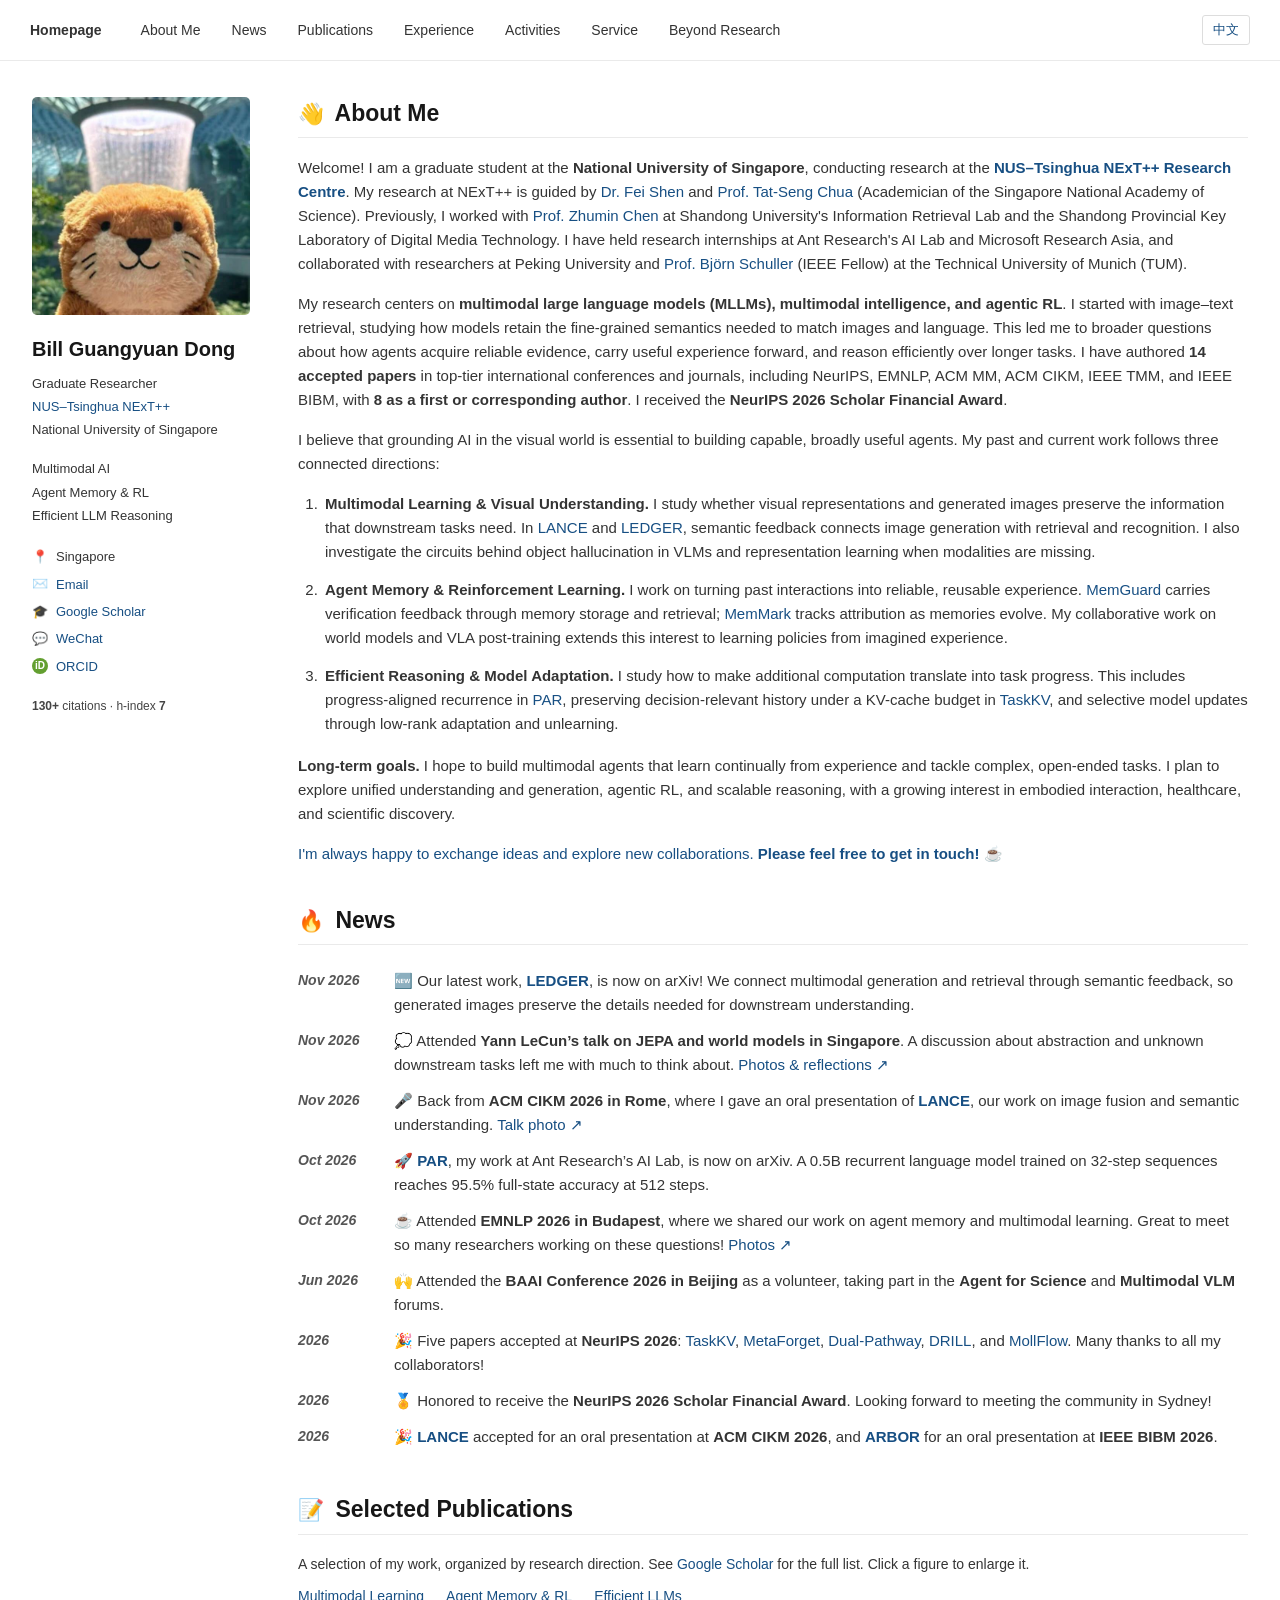
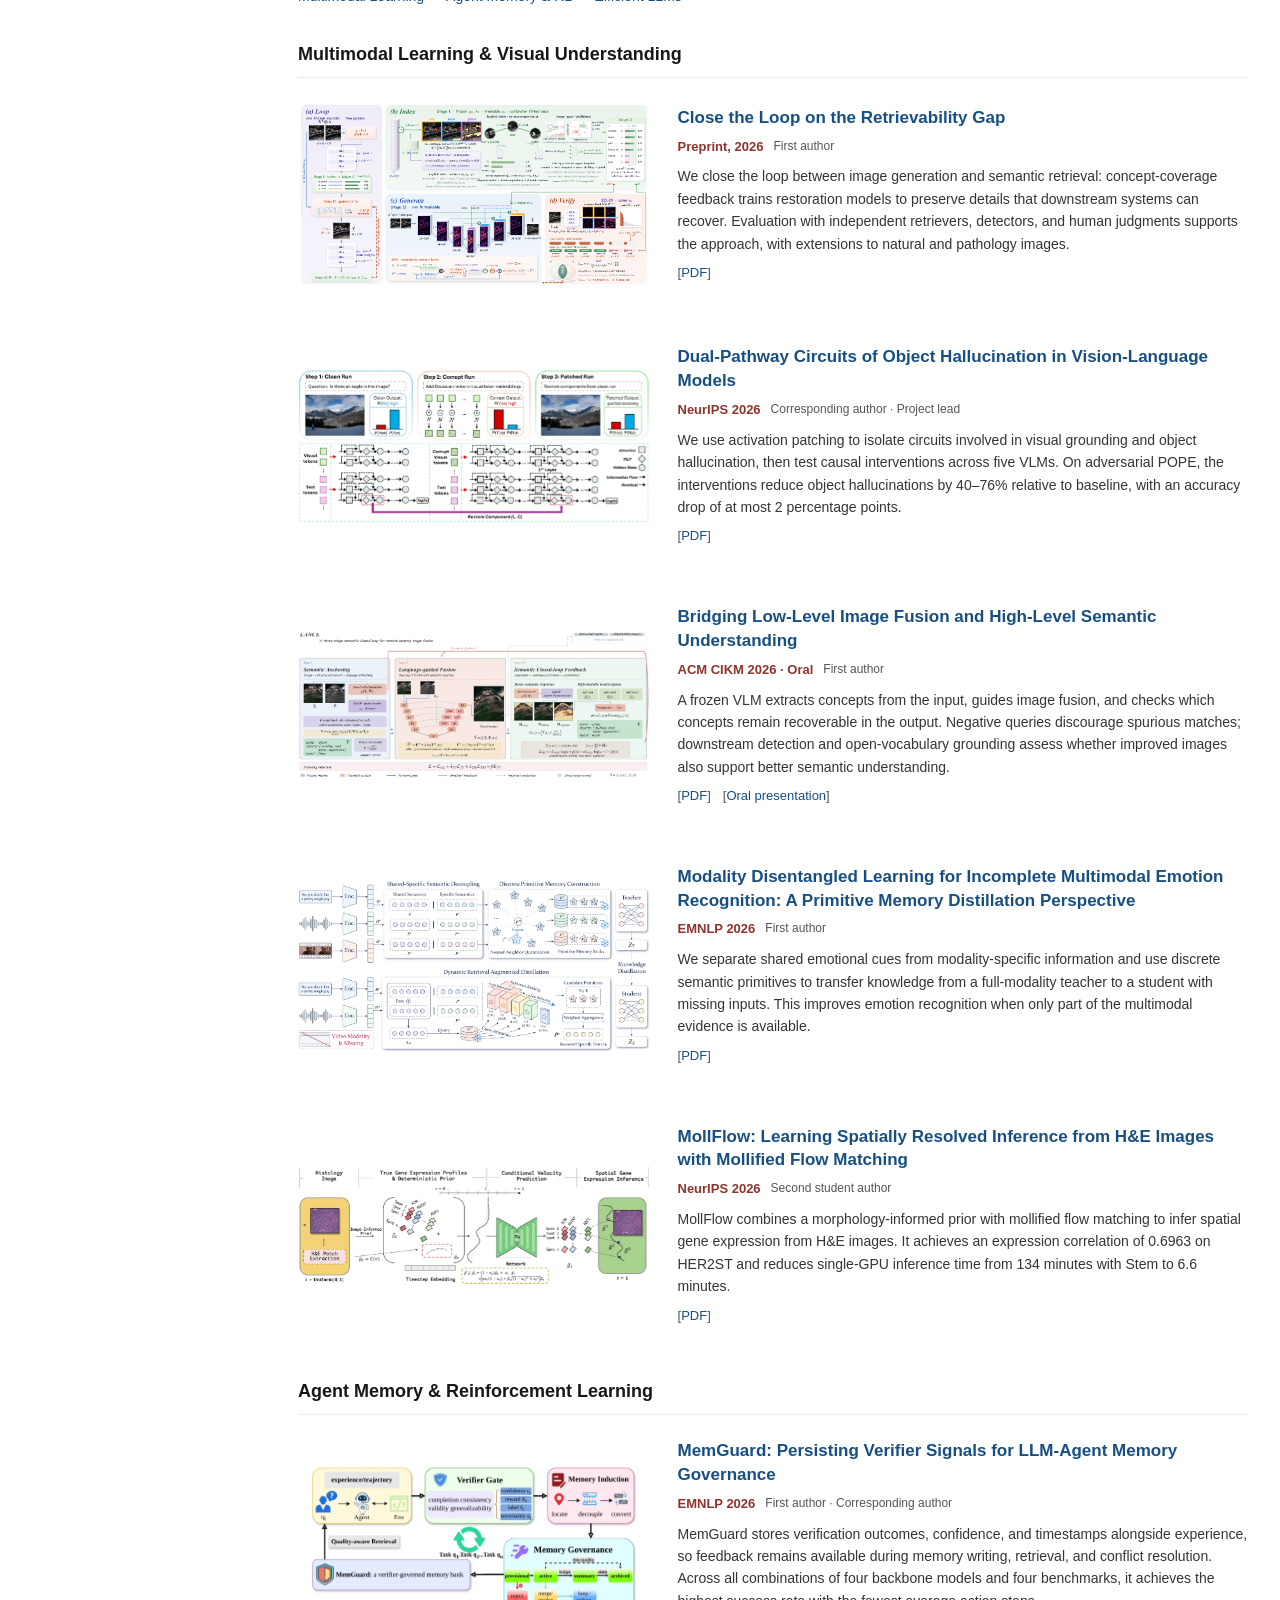
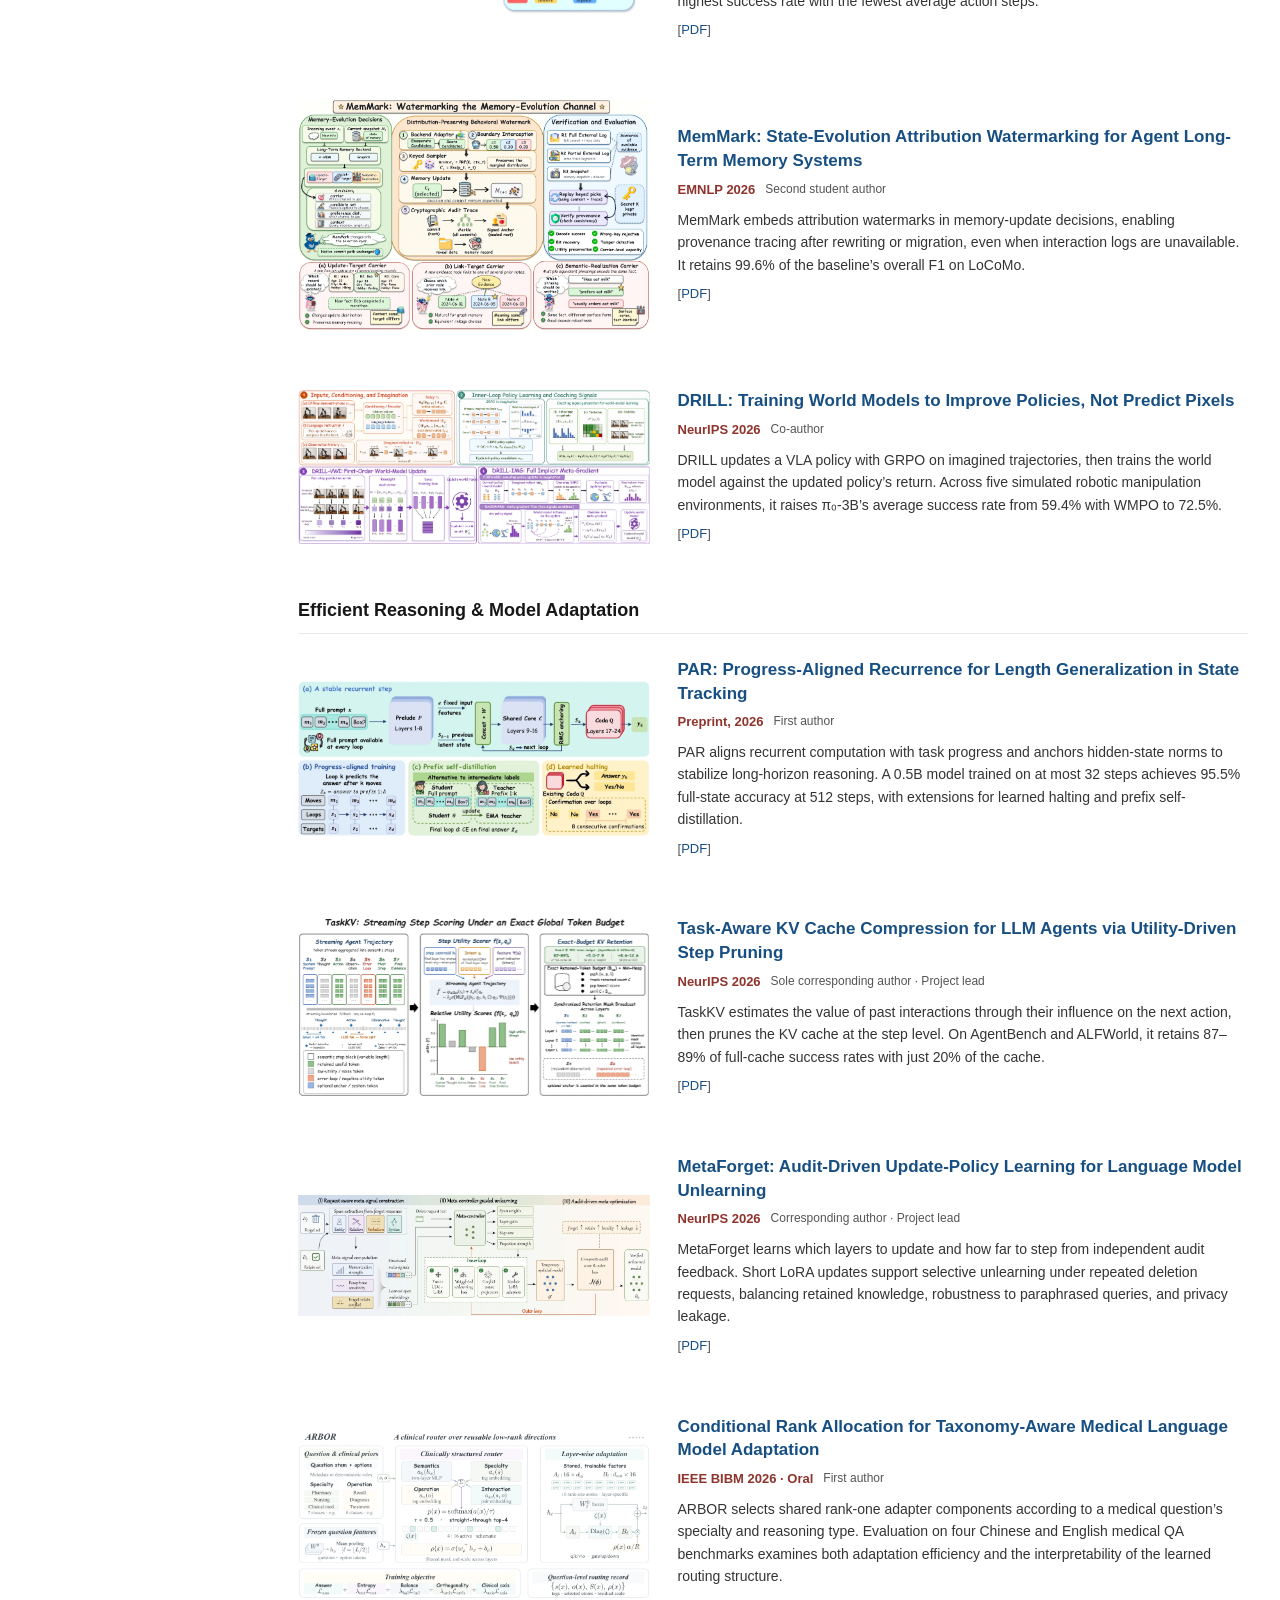
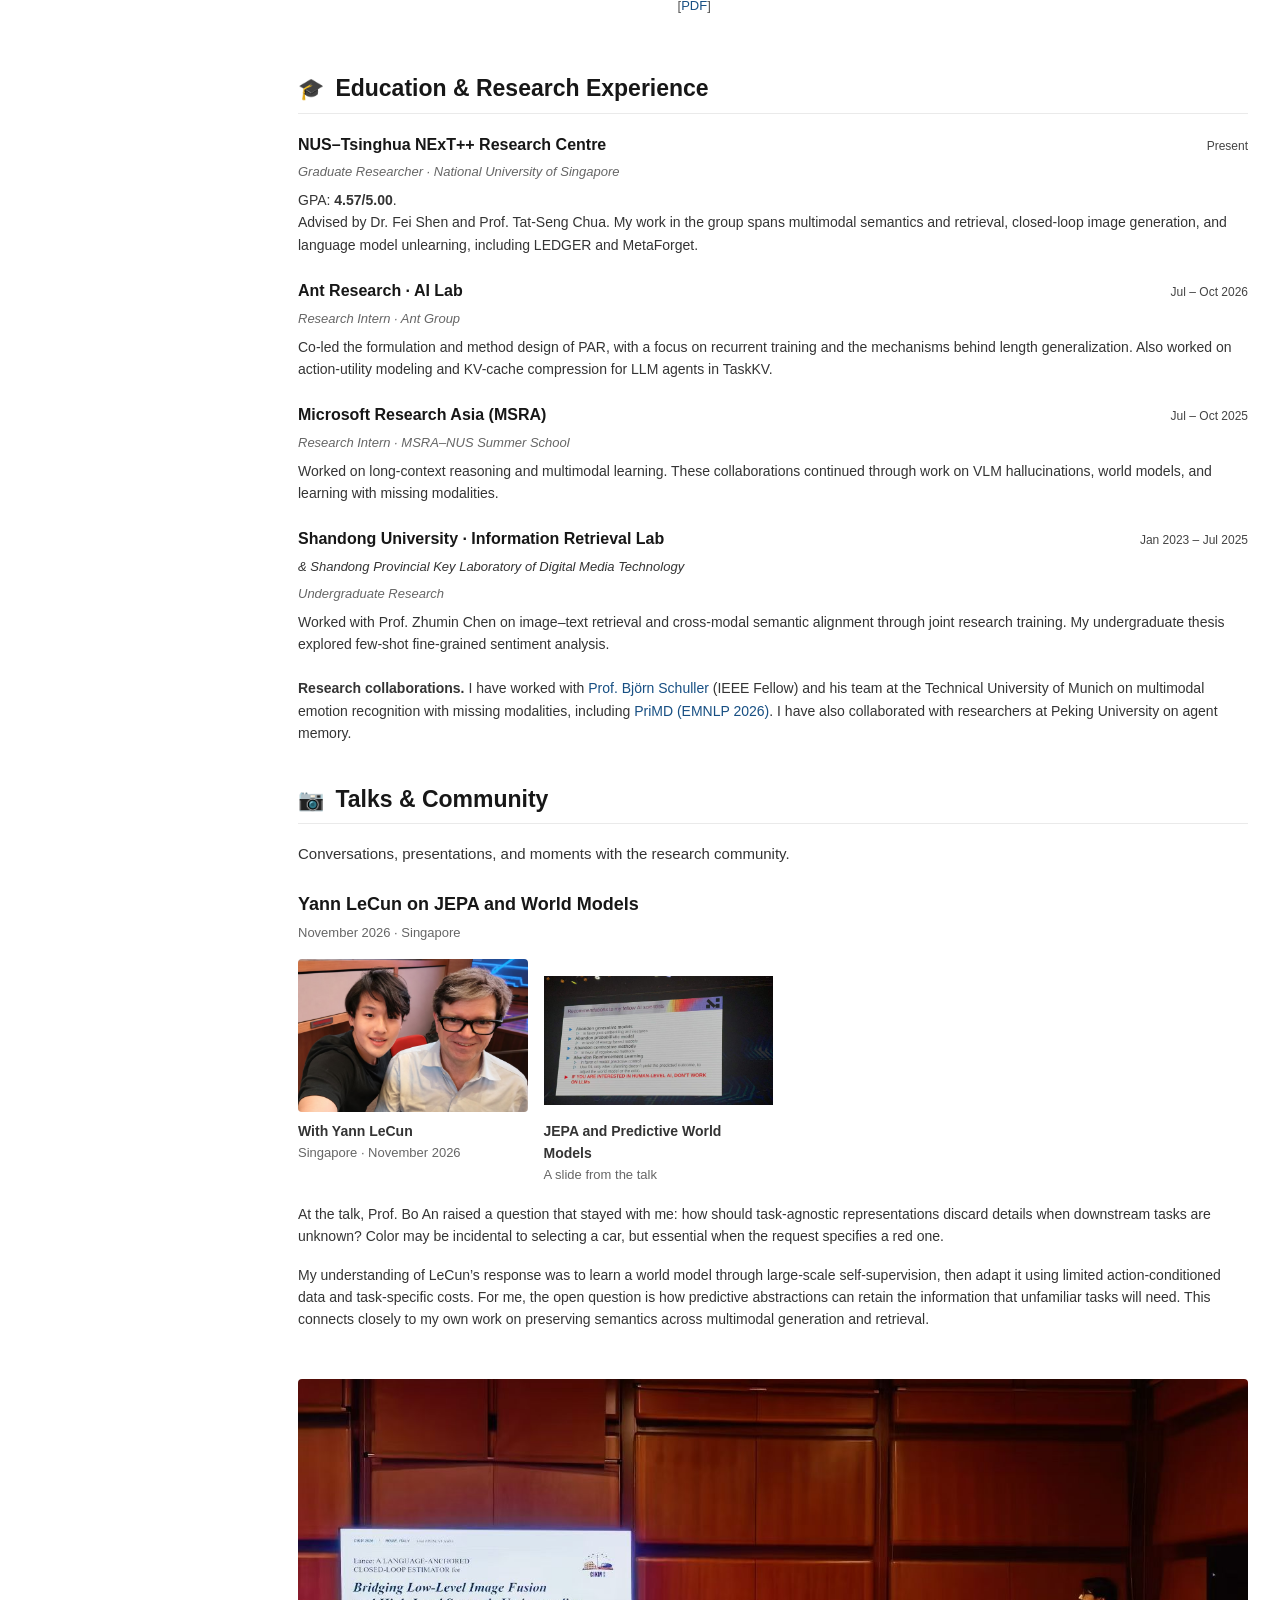
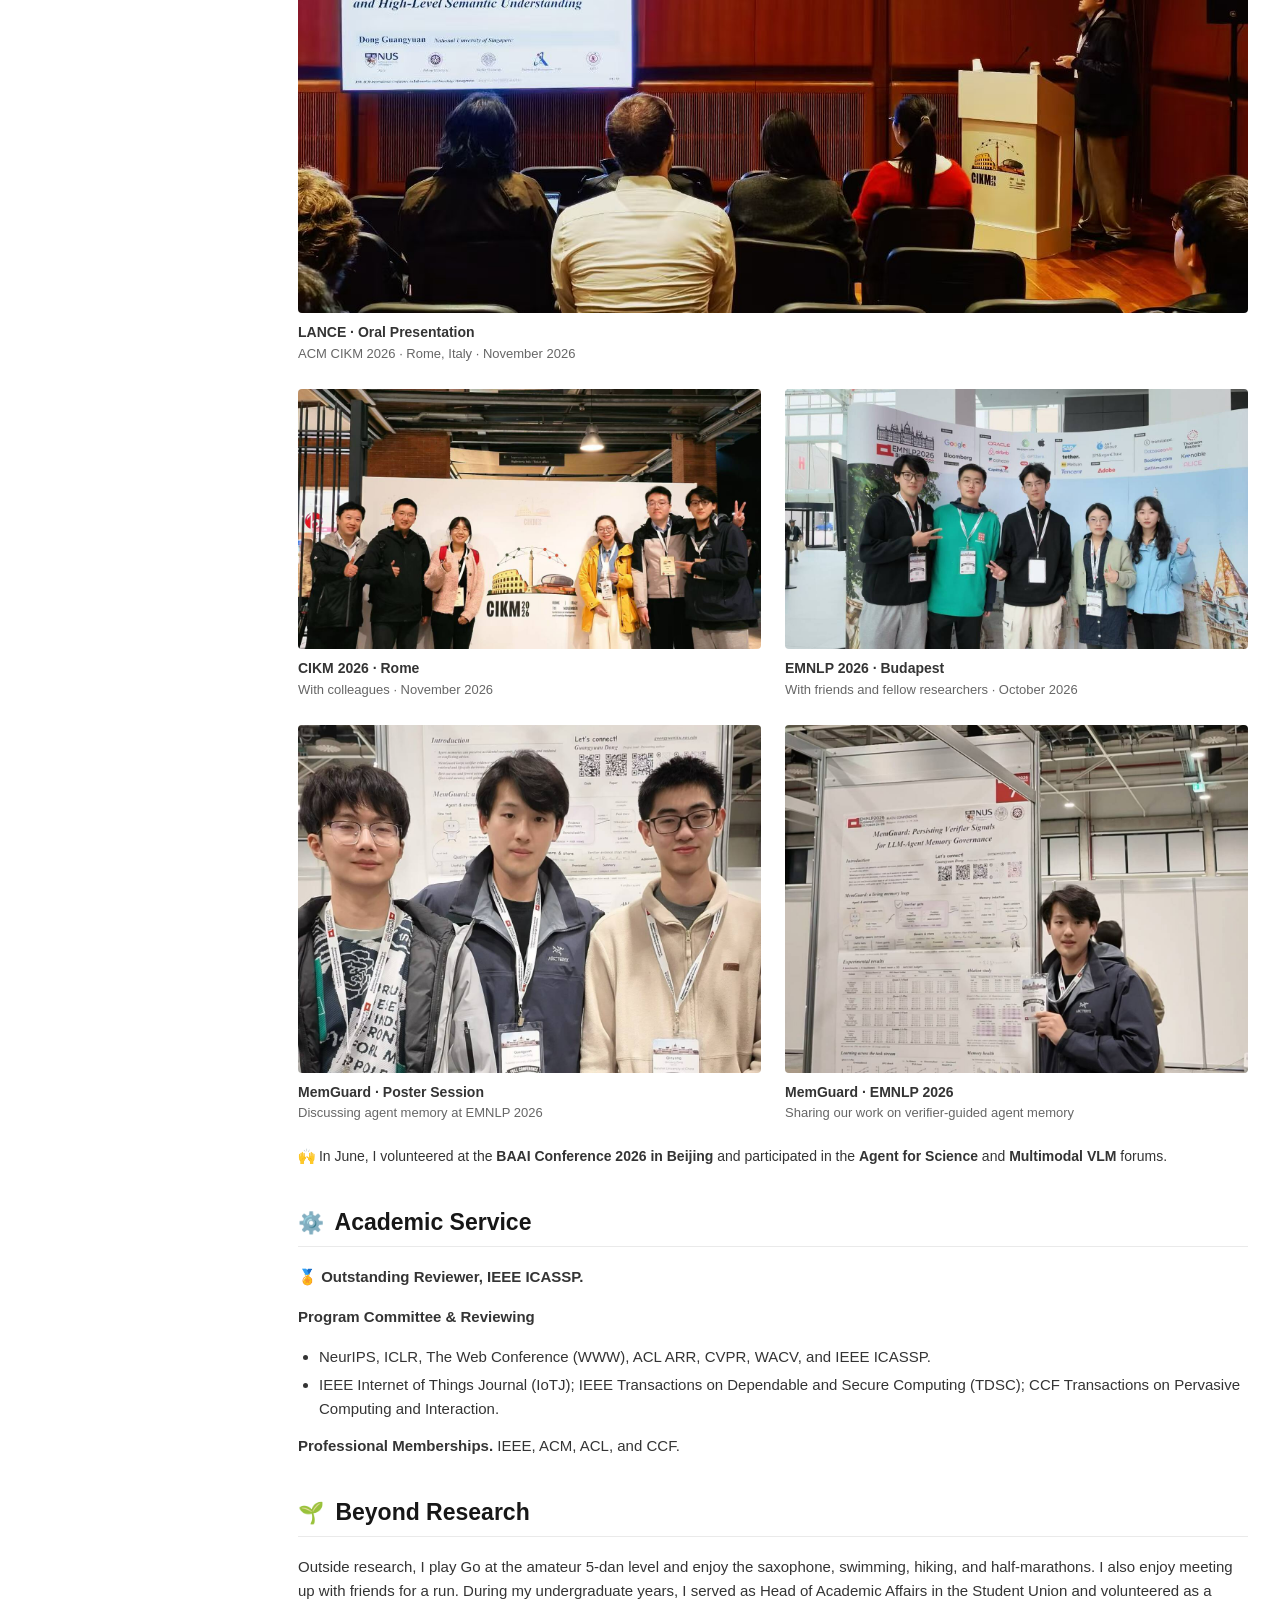
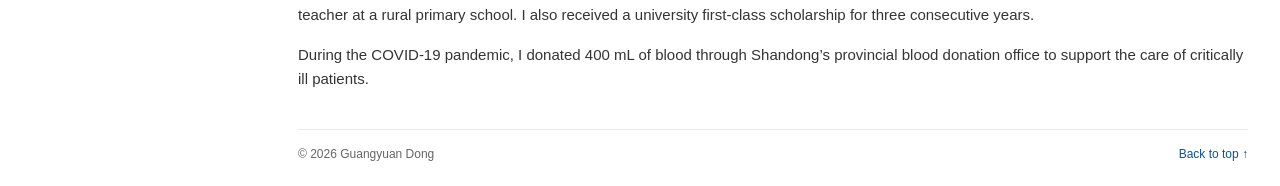
==== index.html @ c01ce7f1 "Link all publications directly to PDF manuscripts and update advisor URL" ====
<!doctype html>
<html lang="en">
<head>
<meta charset="utf-8">
<meta name="viewport" content="width=device-width, initial-scale=1">
<meta name="theme-color" content="#ffffff">
<meta name="description" content="Guangyuan Dong, graduate researcher at NUS–Tsinghua NExT++. Multimodal AI, agent memory and reinforcement learning, and efficient LLM reasoning.">
<meta property="og:title" content="Guangyuan Dong | NUS–Tsinghua NExT++">
<meta property="og:description" content="Research in multimodal AI, agent memory, and efficient LLM reasoning. Papers, research updates, and collaborations.">
<meta property="og:type" content="website">
<meta property="og:url" content="https://chatdgy.github.io/">
<meta property="og:image" content="https://chatdgy.github.io/assets/plush-avatar.jpg">
<title>Guangyuan Dong · Homepage</title>
<link rel="icon" href="assets/favicon.svg" type="image/svg+xml">
<link rel="stylesheet" href="style.css?v=20261126-bilingual">
<script src="site.js?v=20261126-bilingual" defer></script>
<link rel="alternate" hreflang="en" href="https://chatdgy.github.io/">
<link rel="alternate" hreflang="zh-CN" href="https://chatdgy.github.io/zh.html">
<link rel="alternate" hreflang="x-default" href="https://chatdgy.github.io/">
</head>
<body>
<a class="skip" href="#main">Skip to content</a>
<header class="masthead">
  <div class="nav-shell">
  <nav class="nav" aria-label="Main navigation">
    <a class="home" href="#about">Homepage</a><a href="#about">About Me</a><a href="#news">News</a><a href="#publications">Publications</a><a href="#experience">Experience</a><a href="#activities">Activities</a><a href="#service">Service</a><a href="#misc">Beyond Research</a>
  </nav>
  <a class="language-switch" href="zh.html" lang="zh-CN" hreflang="zh-CN" aria-label="切换到中文">中文</a>
</div>
</header>
<div class="layout">
<aside class="sidebar" aria-label="Profile">
  <a href="assets/plush-avatar.jpg" class="portrait" aria-label="View my avatar"><img src="assets/plush-avatar.jpg" alt="Plush animal avatar with an indoor waterfall in the background" width="566" height="566" fetchpriority="high"></a>
  <h1>Bill Guangyuan Dong</h1>
  <p class="institution">Graduate Researcher<br><a href="https://www.nextcenter.org/">NUS–Tsinghua NExT++</a><br>National University of Singapore</p>
  <p class="focus">Multimodal AI<br>Agent Memory &amp; RL<br>Efficient LLM Reasoning</p>
  <ul class="contact">
    <li><span aria-hidden="true">📍</span> Singapore</li>
    <li><span aria-hidden="true">✉️</span> <a href="mailto:guangyuand@acm.org">Email</a></li>
    <li><span aria-hidden="true">🎓</span> <a href="https://scholar.google.com/citations?user=IQ_mT-IAAAAJ">Google Scholar</a></li>
    <li><span aria-hidden="true">💬</span> <a class="zoom wechat-link" href="assets/wechat-qr.png" data-kind="contact" data-caption="WeChat ID: ICLRNIPSICML" aria-label="View WeChat contact details">WeChat</a></li>
    <li><span class="orcid-icon" aria-hidden="true">iD</span> <a href="https://orcid.org/0009-0004-1160-3349">ORCID</a></li>
  </ul>
  <p class="scholar-stats"><strong>130+</strong> citations · h-index <strong>7</strong></p>
</aside>
<main id="main">
<section id="about">
<h2><span aria-hidden="true">👋</span> About Me</h2>
<p>Welcome! I am a graduate student at the <strong>National University of Singapore</strong>, conducting research at the <a href="https://www.nextcenter.org/"><strong>NUS–Tsinghua NExT++ Research Centre</strong></a>. My research at NExT++ is guided by <a href="https://muzishen.github.io/">Dr. Fei Shen</a> and <a href="https://www.chuatatseng.com/">Prof. Tat-Seng Chua</a> (Academician of the Singapore National Academy of Science). Previously, I worked with <a href="https://gail.sdu.edu.cn/~zhuminchen/~zhuminchen_en.htm">Prof. Zhumin Chen</a> at Shandong University's Information Retrieval Lab and the Shandong Provincial Key Laboratory of Digital Media Technology. I have held research internships at Ant Research's AI Lab and Microsoft Research Asia, and collaborated with researchers at Peking University and <a href="https://www.professoren.tum.de/en/schuller-bjoern">Prof. Björn Schuller</a> (IEEE Fellow) at the Technical University of Munich (TUM).</p>
<p>My research centers on <strong>multimodal large language models (MLLMs), multimodal intelligence, and agentic RL</strong>. I started with image–text retrieval, studying how models retain the fine-grained semantics needed to match images and language. This led me to broader questions about how agents acquire reliable evidence, carry useful experience forward, and reason efficiently over longer tasks. I have authored <strong>14 accepted papers</strong> in top-tier international conferences and journals, including NeurIPS, EMNLP, ACM MM, ACM CIKM, IEEE TMM, and IEEE BIBM, with <strong>8 as a first or corresponding author</strong>. I received the <strong>NeurIPS 2026 Scholar Financial Award</strong>.</p>
<p>I believe that grounding AI in the visual world is essential to building capable, broadly useful agents. My past and current work follows three connected directions:</p>
<ol class="research" id="research">
  <li><strong>Multimodal Learning &amp; Visual Understanding.</strong> I study whether visual representations and generated images preserve the information that downstream tasks need. In <a href="#paper-lance">LANCE</a> and <a href="#paper-ledger">LEDGER</a>, semantic feedback connects image generation with retrieval and recognition. I also investigate the circuits behind object hallucination in VLMs and representation learning when modalities are missing.</li>
  <li><strong>Agent Memory &amp; Reinforcement Learning.</strong> I work on turning past interactions into reliable, reusable experience. <a href="#paper-memguard">MemGuard</a> carries verification feedback through memory storage and retrieval; <a href="#paper-memmark">MemMark</a> tracks attribution as memories evolve. My collaborative work on world models and VLA post-training extends this interest to learning policies from imagined experience.</li>
  <li><strong>Efficient Reasoning &amp; Model Adaptation.</strong> I study how to make additional computation translate into task progress. This includes progress-aligned recurrence in <a href="#paper-par">PAR</a>, preserving decision-relevant history under a KV-cache budget in <a href="#paper-taskkv">TaskKV</a>, and selective model updates through low-rank adaptation and unlearning.</li>
</ol>
<p><strong>Long-term goals.</strong> I hope to build multimodal agents that learn continually from experience and tackle complex, open-ended tasks. I plan to explore unified understanding and generation, agentic RL, and scalable reasoning, with a growing interest in embodied interaction, healthcare, and scientific discovery.</p>
<p class="invitation">I'm always happy to exchange ideas and explore new collaborations. <a href="mailto:guangyuand@acm.org">Please feel free to get in touch!</a> <span aria-hidden="true">☕</span></p>
</section>
<section id="news">
<h2><span aria-hidden="true">🔥</span> News</h2>
<ul class="news">
  <li><time datetime="2026-11">Nov 2026</time><span>🆕 Our latest work, <a href="#paper-ledger"><strong>LEDGER</strong></a>, is now on arXiv! We connect multimodal generation and retrieval through semantic feedback, so generated images preserve the details needed for downstream understanding.</span></li>
  <li><time datetime="2026-11">Nov 2026</time><span>💭 Attended <strong>Yann LeCun’s talk on JEPA and world models in Singapore</strong>. A discussion about abstraction and unknown downstream tasks left me with much to think about. <a href="#lecun-jepa">Photos &amp; reflections ↗</a></span></li>
  <li><time datetime="2026-11">Nov 2026</time><span>🎤 Back from <strong>ACM CIKM 2026 in Rome</strong>, where I gave an oral presentation of <a href="#paper-lance"><strong>LANCE</strong></a>, our work on image fusion and semantic understanding. <a href="#lance-oral">Talk photo ↗</a></span></li>
  <li><time datetime="2026-10">Oct 2026</time><span>🚀 <a href="#paper-par"><strong>PAR</strong></a>, my work at Ant Research’s AI Lab, is now on arXiv. A 0.5B recurrent language model trained on 32-step sequences reaches 95.5% full-state accuracy at 512 steps.</span></li>
  <li><time datetime="2026-10">Oct 2026</time><span>☕ Attended <strong>EMNLP 2026 in Budapest</strong>, where we shared our work on agent memory and multimodal learning. Great to meet so many researchers working on these questions! <a href="#activities">Photos ↗</a></span></li>
  <li><time datetime="2026-06">Jun 2026</time><span>🙌 Attended the <strong>BAAI Conference 2026 in Beijing</strong> as a volunteer, taking part in the <strong>Agent for Science</strong> and <strong>Multimodal VLM</strong> forums.</span></li>
  <li><time datetime="2026">2026</time><span>🎉 Five papers accepted at <strong>NeurIPS 2026</strong>: <a href="#paper-taskkv">TaskKV</a>, <a href="#paper-metaforget">MetaForget</a>, <a href="#paper-dual-pathway">Dual-Pathway</a>, <a href="#paper-drill">DRILL</a>, and <a href="#paper-mollflow">MollFlow</a>. Many thanks to all my collaborators!</span></li>
  <li><time datetime="2026">2026</time><span>🏅 Honored to receive the <strong>NeurIPS 2026 Scholar Financial Award</strong>. Looking forward to meeting the community in Sydney!</span></li>
  <li><time datetime="2026">2026</time><span>🎉 <a href="#paper-lance"><strong>LANCE</strong></a> accepted for an oral presentation at <strong>ACM CIKM 2026</strong>, and <a href="#paper-arbor"><strong>ARBOR</strong></a> for an oral presentation at <strong>IEEE BIBM 2026</strong>.</span></li>
</ul>
</section>
<section id="publications">
<h2><span aria-hidden="true">📝</span> Selected Publications</h2>
<p class="pub-intro">A selection of my work, organized by research direction. See <a href="https://scholar.google.com/citations?user=IQ_mT-IAAAAJ">Google Scholar</a> for the full list. Click a figure to enlarge it.</p>
<nav class="paper-nav" aria-label="Research areas"><a href="#vision">Multimodal Learning</a><a href="#agent">Agent Memory &amp; RL</a><a href="#reasoning">Efficient LLMs</a></nav>
<div class="pub-group" id="vision"><h3 class="group-heading">Multimodal Learning &amp; Visual Understanding</h3>
<article class="paper" id="paper-ledger">
  <a class="paper-figure zoom" href="assets/figures/ledger-framework-20261124.png" data-caption="Figure 3. LEDGER: concept indexing, image generation, and semantic readback." data-source="https://arxiv.org/html/2611.28146v1#S4.F3" aria-label="Enlarge the ledger framework figure">
    <img src="assets/figures/ledger-framework-20261124.png" width="2664" height="1404" loading="lazy" alt="Figure 3. LEDGER: concept indexing, image generation, and semantic readback.">
  </a>
  <div class="paper-content">
    <h4 class="paper-title"><a href="https://arxiv.org/pdf/2611.28146#page=1">Close the Loop on the Retrievability Gap</a></h4>
    <p class="venue"><strong>Preprint, 2026</strong><span class="role">First author</span></p>
    <p class="description">We close the loop between image generation and semantic retrieval: concept-coverage feedback trains restoration models to preserve details that downstream systems can recover. Evaluation with independent retrievers, detectors, and human judgments supports the approach, with extensions to natural and pathology images.</p>
    <div class="paper-links"><a href="https://arxiv.org/pdf/2611.28146#page=1">PDF</a></div>
  </div>
</article>
<article class="paper" id="paper-dual-pathway">
  <a class="paper-figure zoom" href="assets/figures/dual-pathway.webp" data-caption="Activation patching and causal interventions in Dual-Pathway." data-source="https://arxiv.org/html/2605.13156v2#S3.F1" aria-label="Enlarge the dual-pathway framework figure">
    <img src="assets/figures/dual-pathway.webp" width="1013" height="443" loading="lazy" alt="Activation patching and causal interventions in Dual-Pathway.">
  </a>
  <div class="paper-content">
    <h4 class="paper-title"><a href="https://arxiv.org/pdf/2605.13156#page=1">Dual-Pathway Circuits of Object Hallucination in Vision-Language Models</a></h4>
    <p class="venue"><strong>NeurIPS 2026</strong><span class="role">Corresponding author · Project lead</span></p>
    <p class="description">We use activation patching to isolate circuits involved in visual grounding and object hallucination, then test causal interventions across five VLMs. On adversarial POPE, the interventions reduce object hallucinations by 40–76% relative to baseline, with an accuracy drop of at most 2 percentage points.</p>
    <div class="paper-links"><a href="https://arxiv.org/pdf/2605.13156#page=1">PDF</a></div>
  </div>
</article>
<article class="paper" id="paper-lance">
  <a class="paper-figure zoom" href="assets/figures/lance.webp" data-caption="LANCE: language-guided image fusion with semantic verification." data-source="https://anonymous.4open.science/api/repo/lance-paper-20260915-825A/file/paper.pdf#page=1" aria-label="Enlarge the lance framework figure">
    <img src="assets/figures/lance.webp" width="1952" height="816" loading="lazy" alt="LANCE: language-guided image fusion with semantic verification.">
  </a>
  <div class="paper-content">
    <h4 class="paper-title"><a href="https://anonymous.4open.science/api/repo/lance-paper-20260915-825A/file/paper.pdf#page=1">Bridging Low-Level Image Fusion and High-Level Semantic Understanding</a></h4>
    <p class="venue"><strong>ACM CIKM 2026 · Oral</strong><span class="role">First author</span></p>
    <p class="description">A frozen VLM extracts concepts from the input, guides image fusion, and checks which concepts remain recoverable in the output. Negative queries discourage spurious matches; downstream detection and open-vocabulary grounding assess whether improved images also support better semantic understanding.</p>
    <div class="paper-links"><a href="https://anonymous.4open.science/api/repo/lance-paper-20260915-825A/file/paper.pdf#page=1">PDF</a><a href="#lance-oral">Oral presentation</a></div>
  </div>
</article>
<article class="paper" id="paper-primd">
  <a class="paper-figure zoom" href="assets/figures/primd.webp" data-caption="PriMD: modality disentanglement, primitive memory, and teacher–student distillation." data-source="https://aclanthology.org/2026.findings-emnlp.2220.pdf#page=4" aria-label="Enlarge the primd framework figure">
    <img src="assets/figures/primd.webp" width="2192" height="1075" loading="lazy" alt="PriMD: modality disentanglement, primitive memory, and teacher–student distillation.">
  </a>
  <div class="paper-content">
    <h4 class="paper-title"><a href="https://aclanthology.org/2026.findings-emnlp.2220.pdf#page=1">Modality Disentangled Learning for Incomplete Multimodal Emotion Recognition: A Primitive Memory Distillation Perspective</a></h4>
    <p class="venue"><strong>EMNLP 2026</strong><span class="role">First author</span></p>
    <p class="description">We separate shared emotional cues from modality-specific information and use discrete semantic primitives to transfer knowledge from a full-modality teacher to a student with missing inputs. This improves emotion recognition when only part of the multimodal evidence is available.</p>
    <div class="paper-links"><a href="https://aclanthology.org/2026.findings-emnlp.2220.pdf#page=1">PDF</a></div>
  </div>
</article>
<article class="paper" id="paper-mollflow">
  <a class="paper-figure zoom" href="assets/figures/mollflow.webp" data-caption="MollFlow: a morphology-informed prior and mollified flow matching." data-source="https://anonymous.4open.science/api/repo/research-papers-2026-17C8/file/neurips-2026/MollFlow.pdf#page=1" aria-label="Enlarge the mollflow framework figure">
    <img src="assets/figures/mollflow.webp" width="2177" height="735" loading="lazy" alt="MollFlow: a morphology-informed prior and mollified flow matching.">
  </a>
  <div class="paper-content">
    <h4 class="paper-title"><a href="https://anonymous.4open.science/api/repo/research-papers-2026-17C8/file/neurips-2026/MollFlow.pdf#page=1">MollFlow: Learning Spatially Resolved Inference from H&amp;E Images with Mollified Flow Matching</a></h4>
    <p class="venue"><strong>NeurIPS 2026</strong><span class="role">Second student author</span></p>
    <p class="description">MollFlow combines a morphology-informed prior with mollified flow matching to infer spatial gene expression from H&amp;E images. It achieves an expression correlation of 0.6963 on HER2ST and reduces single-GPU inference time from 134 minutes with Stem to 6.6 minutes.</p>
    <div class="paper-links"><a href="https://anonymous.4open.science/api/repo/research-papers-2026-17C8/file/neurips-2026/MollFlow.pdf#page=1">PDF</a></div>
  </div>
</article></div>
<div class="pub-group" id="agent"><h3 class="group-heading">Agent Memory &amp; Reinforcement Learning</h3>
<article class="paper" id="paper-memguard">
  <a class="paper-figure zoom" href="assets/figures/memguard.webp" data-caption="MemGuard: persistent verifier signals for agent memory governance." data-source="https://aclanthology.org/2026.emnlp-main.423.pdf#page=3" aria-label="Enlarge the memguard framework figure">
    <img src="assets/figures/memguard.webp" width="1692" height="767" loading="lazy" alt="MemGuard: persistent verifier signals for agent memory governance.">
  </a>
  <div class="paper-content">
    <h4 class="paper-title"><a href="https://aclanthology.org/2026.emnlp-main.423.pdf#page=1">MemGuard: Persisting Verifier Signals for LLM-Agent Memory Governance</a></h4>
    <p class="venue"><strong>EMNLP 2026</strong><span class="role">First author · Corresponding author</span></p>
    <p class="description">MemGuard stores verification outcomes, confidence, and timestamps alongside experience, so feedback remains available during memory writing, retrieval, and conflict resolution. Across all combinations of four backbone models and four benchmarks, it achieves the highest success rate with the fewest average action steps.</p>
    <div class="paper-links"><a href="https://aclanthology.org/2026.emnlp-main.423.pdf#page=1">PDF</a></div>
  </div>
</article>
<article class="paper" id="paper-memmark">
  <a class="paper-figure zoom" href="assets/figures/memmark.webp" data-caption="MemMark: embedding and recovering attribution through memory-state evolution." data-source="https://aclanthology.org/2026.findings-emnlp.395.pdf#page=3" aria-label="Enlarge the memmark framework figure">
    <img src="assets/figures/memmark.webp" width="2190" height="1448" loading="lazy" alt="MemMark: embedding and recovering attribution through memory-state evolution.">
  </a>
  <div class="paper-content">
    <h4 class="paper-title"><a href="https://aclanthology.org/2026.findings-emnlp.395.pdf#page=1">MemMark: State-Evolution Attribution Watermarking for Agent Long-Term Memory Systems</a></h4>
    <p class="venue"><strong>EMNLP 2026</strong><span class="role">Second student author</span></p>
    <p class="description">MemMark embeds attribution watermarks in memory-update decisions, enabling provenance tracing after rewriting or migration, even when interaction logs are unavailable. It retains 99.6% of the baseline’s overall F1 on LoCoMo.</p>
    <div class="paper-links"><a href="https://aclanthology.org/2026.findings-emnlp.395.pdf#page=1">PDF</a></div>
  </div>
</article>
<article class="paper" id="paper-drill">
  <a class="paper-figure zoom" href="assets/figures/drill.webp" data-caption="DRILL: bilevel optimization of the world model and policy." data-source="https://arxiv.org/html/2610.30814v1#S3.F1" aria-label="Enlarge the drill framework figure">
    <img src="assets/figures/drill.webp" width="1900" height="834" loading="lazy" alt="DRILL: bilevel optimization of the world model and policy.">
  </a>
  <div class="paper-content">
    <h4 class="paper-title"><a href="https://arxiv.org/pdf/2610.30814#page=1">DRILL: Training World Models to Improve Policies, Not Predict Pixels</a></h4>
    <p class="venue"><strong>NeurIPS 2026</strong><span class="role">Co-author</span></p>
    <p class="description">DRILL updates a VLA policy with GRPO on imagined trajectories, then trains the world model against the updated policy’s return. Across five simulated robotic manipulation environments, it raises π₀-3B’s average success rate from 59.4% with WMPO to 72.5%.</p>
    <div class="paper-links"><a href="https://arxiv.org/pdf/2610.30814#page=1">PDF</a></div>
  </div>
</article></div>
<div class="pub-group" id="reasoning"><h3 class="group-heading">Efficient Reasoning &amp; Model Adaptation</h3>
<article class="paper" id="paper-par">
  <a class="paper-figure zoom" href="assets/figures/par.webp" data-caption="PAR: progress-aligned recurrence, norm anchoring, and prefix self-distillation." data-source="https://arxiv.org/html/2610.27628v1#S3.F2" aria-label="Enlarge the par framework figure">
    <img src="assets/figures/par.webp" width="1054" height="465" loading="lazy" alt="PAR: progress-aligned recurrence, norm anchoring, and prefix self-distillation.">
  </a>
  <div class="paper-content">
    <h4 class="paper-title"><a href="https://arxiv.org/pdf/2610.27628#page=1">PAR: Progress-Aligned Recurrence for Length Generalization in State Tracking</a></h4>
    <p class="venue"><strong>Preprint, 2026</strong><span class="role">First author</span></p>
    <p class="description">PAR aligns recurrent computation with task progress and anchors hidden-state norms to stabilize long-horizon reasoning. A 0.5B model trained on at most 32 steps achieves 95.5% full-state accuracy at 512 steps, with extensions for learned halting and prefix self-distillation.</p>
    <div class="paper-links"><a href="https://arxiv.org/pdf/2610.27628#page=1">PDF</a></div>
  </div>
</article>
<article class="paper" id="paper-taskkv">
  <a class="paper-figure zoom" href="assets/figures/taskkv.webp" data-caption="TaskKV: action-utility estimation and step-level KV cache pruning." data-source="https://anonymous.4open.science/api/repo/research-papers-2026-17C8/file/neurips-2026/TaskKV.pdf#page=1" aria-label="Enlarge the taskkv framework figure">
    <img src="assets/figures/taskkv.webp" width="2065" height="1054" loading="lazy" alt="TaskKV: action-utility estimation and step-level KV cache pruning.">
  </a>
  <div class="paper-content">
    <h4 class="paper-title"><a href="https://anonymous.4open.science/api/repo/research-papers-2026-17C8/file/neurips-2026/TaskKV.pdf#page=1">Task-Aware KV Cache Compression for LLM Agents via Utility-Driven Step Pruning</a></h4>
    <p class="venue"><strong>NeurIPS 2026</strong><span class="role">Sole corresponding author · Project lead</span></p>
    <p class="description">TaskKV estimates the value of past interactions through their influence on the next action, then prunes the KV cache at the step level. On AgentBench and ALFWorld, it retains 87–89% of full-cache success rates with just 20% of the cache.</p>
    <div class="paper-links"><a href="https://anonymous.4open.science/api/repo/research-papers-2026-17C8/file/neurips-2026/TaskKV.pdf#page=1">PDF</a></div>
  </div>
</article>
<article class="paper" id="paper-metaforget">
  <a class="paper-figure zoom" href="assets/figures/metaforget.webp" data-caption="MetaForget: audit feedback for learning an unlearning update policy." data-source="https://anonymous.4open.science/api/repo/research-papers-2026-17C8/file/neurips-2026/MetaForget.pdf#page=1" aria-label="Enlarge the metaforget framework figure">
    <img src="assets/figures/metaforget.webp" width="2200" height="757" loading="lazy" alt="MetaForget: audit feedback for learning an unlearning update policy.">
  </a>
  <div class="paper-content">
    <h4 class="paper-title"><a href="https://anonymous.4open.science/api/repo/research-papers-2026-17C8/file/neurips-2026/MetaForget.pdf#page=1">MetaForget: Audit-Driven Update-Policy Learning for Language Model Unlearning</a></h4>
    <p class="venue"><strong>NeurIPS 2026</strong><span class="role">Corresponding author · Project lead</span></p>
    <p class="description">MetaForget learns which layers to update and how far to step from independent audit feedback. Short LoRA updates support selective unlearning under repeated deletion requests, balancing retained knowledge, robustness to paraphrased queries, and privacy leakage.</p>
    <div class="paper-links"><a href="https://anonymous.4open.science/api/repo/research-papers-2026-17C8/file/neurips-2026/MetaForget.pdf#page=1">PDF</a></div>
  </div>
</article>
<article class="paper" id="paper-arbor">
  <a class="paper-figure zoom" href="assets/figures/arbor.webp" data-caption="ARBOR: conditional rank allocation and routing for medical language models." data-source="https://arxiv.org/pdf/2610.06765#page=1" aria-label="Enlarge the arbor framework figure">
    <img src="assets/figures/arbor.webp" width="2155" height="1024" loading="lazy" alt="ARBOR: conditional rank allocation and routing for medical language models.">
  </a>
  <div class="paper-content">
    <h4 class="paper-title"><a href="https://arxiv.org/pdf/2610.06765#page=1">Conditional Rank Allocation for Taxonomy-Aware Medical Language Model Adaptation</a></h4>
    <p class="venue"><strong>IEEE BIBM 2026 · Oral</strong><span class="role">First author</span></p>
    <p class="description">ARBOR selects shared rank-one adapter components according to a medical question’s specialty and reasoning type. Evaluation on four Chinese and English medical QA benchmarks examines both adaptation efficiency and the interpretability of the learned routing structure.</p>
    <div class="paper-links"><a href="https://arxiv.org/pdf/2610.06765#page=1">PDF</a></div>
  </div>
</article></div>
</section>
<section id="experience">
<h2><span aria-hidden="true">🎓</span> Education &amp; Research Experience</h2>
<div class="experience">
  <article><div class="experience-title"><h3>NUS–Tsinghua NExT++ Research Centre</h3><span>Present</span></div><p class="experience-role">Graduate Researcher · National University of Singapore</p><p>GPA: <strong>4.57/5.00</strong>.</p><p>Advised by Dr. Fei Shen and Prof. Tat-Seng Chua. My work in the group spans multimodal semantics and retrieval, closed-loop image generation, and language model unlearning, including LEDGER and MetaForget.</p></article>
  <article><div class="experience-title"><h3>Ant Research · AI Lab</h3><span>Jul – Oct 2026</span></div><p class="experience-role">Research Intern · Ant Group</p><p>Co-led the formulation and method design of PAR, with a focus on recurrent training and the mechanisms behind length generalization. Also worked on action-utility modeling and KV-cache compression for LLM agents in TaskKV.</p></article>
  <article><div class="experience-title"><h3>Microsoft Research Asia (MSRA)</h3><span>Jul – Oct 2025</span></div><p class="experience-role">Research Intern · MSRA–NUS Summer School</p><p>Worked on long-context reasoning and multimodal learning. These collaborations continued through work on VLM hallucinations, world models, and learning with missing modalities.</p></article>
  <article><div class="experience-title"><h3>Shandong University · Information Retrieval Lab</h3><span>Jan 2023 – Jul 2025</span></div><p class="second-lab">&amp; Shandong Provincial Key Laboratory of Digital Media Technology</p><p class="experience-role">Undergraduate Research</p><p>Worked with Prof. Zhumin Chen on image–text retrieval and cross-modal semantic alignment through joint research training. My undergraduate thesis explored few-shot fine-grained sentiment analysis.</p></article>
</div>
<p class="collaboration-note"><strong>Research collaborations.</strong> I have worked with <a href="https://www.professoren.tum.de/en/schuller-bjoern">Prof. Björn Schuller</a> (IEEE Fellow) and his team at the Technical University of Munich on multimodal emotion recognition with missing modalities, including <a href="#paper-primd">PriMD (EMNLP 2026)</a>. I have also collaborated with researchers at Peking University on agent memory.</p>
</section>
<section id="activities">
<h2><span aria-hidden="true">📷</span> Talks &amp; Community</h2>
<p>Conversations, presentations, and moments with the research community.</p>
<article class="event-reflection" id="lecun-jepa" aria-labelledby="lecun-title">
  <h3 id="lecun-title">Yann LeCun on JEPA and World Models</h3>
  <p class="event-meta"><time datetime="2026-11">November 2026</time> · Singapore</p>
  <div class="event-gallery lecun-gallery">
    <figure><a class="event-photo zoom" href="assets/events/lecun-singapore-2026-updated.png" data-kind="photo" data-caption="With Yann LeCun at his talk on JEPA and world models · Singapore, November 2026." aria-label="Enlarge the photo with Yann LeCun"><img src="assets/events/lecun-singapore-2026-updated.png" width="1418" height="1109" alt="Guangyuan Dong with Yann LeCun at the Singapore event" loading="lazy"></a><figcaption><strong>With Yann LeCun</strong><span>Singapore · November 2026</span></figcaption></figure>
    <figure><a class="event-photo talk-slide zoom" href="assets/events/lecun-jepa-talk-2026.jpg" data-kind="photo" data-caption="A slide from Yann LeCun’s talk on JEPA and world models · Singapore, November 2026." aria-label="Enlarge the slide from Yann LeCun’s talk"><img src="assets/events/lecun-jepa-talk-2026.jpg" width="1440" height="810" alt="Yann LeCun’s presentation slide advocating joint-embedding architectures and model-predictive control" loading="lazy"></a><figcaption><strong>JEPA and Predictive World Models</strong><span>A slide from the talk</span></figcaption></figure>
  </div>
  <p>At the talk, Prof. Bo An raised a question that stayed with me: how should task-agnostic representations discard details when downstream tasks are unknown? Color may be incidental to selecting a car, but essential when the request specifies a red one.</p>
  <p>My understanding of LeCun’s response was to learn a world model through large-scale self-supervision, then adapt it using limited action-conditioned data and task-specific costs. For me, the open question is how predictive abstractions can retain the information that unfamiliar tasks will need. This connects closely to my own work on preserving semantics across multimodal generation and retrieval.</p>
</article>
<div class="event-gallery">
  <figure class="event-feature" id="lance-oral"><a class="event-photo zoom" href="assets/events/cikm-2026-lance-oral.png" data-kind="photo" data-caption="Presenting LANCE at ACM CIKM 2026 in Rome, Italy." aria-label="Enlarge the LANCE oral presentation photo"><img src="assets/events/cikm-2026-lance-oral.png" width="1440" height="1080" alt="Guangyuan Dong giving the LANCE oral presentation at ACM CIKM 2026" loading="lazy"></a><figcaption><strong>LANCE · Oral Presentation</strong><span>ACM CIKM 2026 · Rome, Italy · November 2026</span></figcaption></figure>
  <figure><a class="event-photo zoom" href="assets/events/cikm-2026-rome.png" data-kind="photo" data-caption="With colleagues at ACM CIKM 2026 in Rome." aria-label="Enlarge the CIKM 2026 photo"><img src="assets/events/cikm-2026-rome.png" width="1280" height="720" alt="Group photo at CIKM 2026 in Rome" loading="lazy"></a><figcaption><strong>CIKM 2026 · Rome</strong><span>With colleagues · November 2026</span></figcaption></figure>
  <figure><a class="event-photo zoom" href="assets/events/emnlp-2026-friends.png" data-kind="photo" data-caption="EMNLP 2026, Budapest · Catching up with friends and fellow researchers." aria-label="Enlarge the EMNLP group photo"><img src="assets/events/emnlp-2026-friends.png" width="1280" height="720" alt="Friends and fellow researchers at the EMNLP 2026 venue" loading="lazy"></a><figcaption><strong>EMNLP 2026 · Budapest</strong><span>With friends and fellow researchers · October 2026</span></figcaption></figure>
  <figure><a class="event-photo portrait-photo zoom" href="assets/events/emnlp-2026-colleagues.png" data-kind="photo" data-caption="EMNLP 2026, Budapest · Conversations at the MemGuard poster session." aria-label="Enlarge the MemGuard poster session photo"><img src="assets/events/emnlp-2026-colleagues.png" width="1280" height="2276" alt="Three attendees in front of the MemGuard poster at EMNLP 2026" loading="lazy"></a><figcaption><strong>MemGuard · Poster Session</strong><span>Discussing agent memory at EMNLP 2026</span></figcaption></figure>
  <figure><a class="event-photo portrait-photo zoom" href="assets/events/emnlp-2026-memguard.png" data-kind="photo" data-caption="Presenting MemGuard at EMNLP 2026 in Budapest." aria-label="Enlarge the MemGuard presentation photo"><img src="assets/events/emnlp-2026-memguard.png" width="1280" height="2276" alt="Guangyuan Dong presenting the MemGuard poster at EMNLP 2026" loading="lazy"></a><figcaption><strong>MemGuard · EMNLP 2026</strong><span>Sharing our work on verifier-guided agent memory</span></figcaption></figure>
</div>
<p class="community-note">🙌 In June, I volunteered at the <strong>BAAI Conference 2026 in Beijing</strong> and participated in the <strong>Agent for Science</strong> and <strong>Multimodal VLM</strong> forums.</p>
</section>
<section id="service">
<h2><span aria-hidden="true">⚙️</span> Academic Service</h2>
<p>🏅 <strong>Outstanding Reviewer, IEEE ICASSP.</strong></p>
<p><strong>Program Committee &amp; Reviewing</strong></p>
<ul class="simple-list"><li>NeurIPS, ICLR, The Web Conference (WWW), ACL ARR, CVPR, WACV, and IEEE ICASSP.</li><li>IEEE Internet of Things Journal (IoTJ); IEEE Transactions on Dependable and Secure Computing (TDSC); CCF Transactions on Pervasive Computing and Interaction.</li></ul>
<p><strong>Professional Memberships.</strong> IEEE, ACM, ACL, and CCF.</p>
</section>
<section id="misc"><h2><span aria-hidden="true">🌱</span> Beyond Research</h2>
<p>Outside research, I play Go at the amateur 5-dan level and enjoy the saxophone, swimming, hiking, and half-marathons. I also enjoy meeting up with friends for a run. During my undergraduate years, I served as Head of Academic Affairs in the Student Union and volunteered as a teacher at a rural primary school. I also received a university first-class scholarship for three consecutive years.</p>
<p>During the COVID-19 pandemic, I donated 400 mL of blood through Shandong’s provincial blood donation office to support the care of critically ill patients.</p>
</section>
<footer><p>© 2026 Guangyuan Dong <a href="#about">Back to top ↑</a></p></footer>
</main>
</div>
<dialog id="figure-view" aria-labelledby="figure-label">
<div class="viewer-top"><span id="figure-label">Research framework</span><button type="button" id="close-view" autofocus>Close ×</button></div>
<img id="full-figure" alt=""><div class="viewer-bottom"><p id="figure-caption"></p><a id="figure-source">View source ↗</a></div>
</dialog>
</body>
</html>
---- style.css ----
:root{--text:#343434;--link:#174f83;--line:#eaeaea;--sans:"Trebuchet MS",Helvetica,Arial,sans-serif}
*{box-sizing:border-box}
html{scroll-padding-top:82px}
body{margin:0;background:#fff;color:var(--text);font:15px/1.6 var(--sans);-webkit-font-smoothing:antialiased}
a{color:var(--link);text-decoration:none;text-underline-offset:3px}
a:hover{text-decoration:underline}
a:focus-visible,button:focus-visible{outline:2px solid var(--link);outline-offset:4px}
p{margin:0 0 16px}
h1,h2,h3,h4{margin:0;color:#171717}
h2{font-size:23px;line-height:1.4;border-bottom:1px solid var(--line);padding-bottom:8px;margin-bottom:18px;font-weight:700}
h2>span{font-size:21px;display:inline-block;margin-right:5px}
h3{font-size:17px;font-weight:600}
h4{font-size:16px;font-weight:600;line-height:1.55}
.masthead{position:sticky;top:0;background:#fff;z-index:5;border-bottom:1px solid var(--line)}
.nav-shell{max-width:1260px;margin:auto;display:flex;align-items:center;gap:16px;padding-right:20px}
.nav{min-width:0;flex:1;padding:0 20px;min-height:60px;display:flex;align-items:center;gap:31px;overflow-x:auto;scrollbar-width:none}
.nav::-webkit-scrollbar{display:none}
.language-switch{flex:none;white-space:nowrap;border:1px solid #ddd;border-radius:3px;padding:4px 10px;font-size:13px}
.nav a{color:#333;font-size:14px;white-space:nowrap}
.nav .home{font-weight:700;margin-right:8px}
.layout{width:min(1260px,calc(100% - 64px));margin:36px auto 0;display:grid;grid-template-columns:218px minmax(0,1fr);gap:48px}
.sidebar{align-self:start;position:sticky;top:94px}
.portrait{display:block;width:218px;margin:0 0 20px;overflow:hidden;border-radius:5px}
.portrait img{display:block;width:218px;height:218px;object-fit:cover;object-position:center;transition:transform .25s ease}
.portrait:hover img{transform:scale(1.025)}
.sidebar h1{font-size:20px;font-weight:700;line-height:1.4;margin-bottom:10px;white-space:nowrap;min-width:0}
.sidebar h1 span{font-size:20px;letter-spacing:.05em;font-weight:500}
.institution{font-size:13px;line-height:1.75;margin-bottom:16px}
.focus{font-size:13px;line-height:1.8}
.contact{list-style:none;padding:0;margin:0 0 17px;font-size:13px;line-height:2.1}
.contact li{display:flex;align-items:center;gap:8px}
.contact li>span,.contact svg{flex:none;width:16px;height:16px;text-align:center;font-size:13px;line-height:16px}
.contact .orcid-icon{background:#639f30;color:white;border-radius:50%;font-size:10px;font-weight:bold}
.contact a{color:var(--link)}
.scholar-stats{font-size:12px;color:#444}
main{min-width:0}
section{margin-bottom:38px;scroll-margin-top:10px}
.research{padding-left:24px;margin:4px 0 18px}
.research li{padding-left:3px;margin-bottom:14px}
.invitation{color:var(--link)}
.invitation a{font-weight:700}
.news{list-style:none;padding:0;margin:0}
.news li{display:grid;grid-template-columns:84px 1fr;gap:12px;padding:6px 0}
.news time{font-size:14px;font-weight:700;font-style:italic;color:#555}
.pub-intro{font-size:14px;margin-bottom:10px}
.publication-record{font-size:14px;margin:22px 0 0;padding-top:16px;border-top:1px solid var(--line)}
.paper-nav{display:flex;gap:22px;flex-wrap:wrap;font-size:14px;margin-bottom:24px}
.group-heading{font-size:18px;margin:25px 0 6px;padding:8px 0 8px;border-bottom:1px solid var(--line)}
.paper{display:grid;grid-template-columns:minmax(250px,37%) minmax(0,1fr);gap:28px;align-items:center;margin:0 0 22px;padding:18px 0;scroll-margin-top:10px}
.paper-figure{display:block;position:relative;cursor:zoom-in}
.paper-figure img{display:block;width:100%;height:auto;max-height:260px;object-fit:contain}
.paper-title{font-size:17px;line-height:1.4;font-weight:700;margin-bottom:7px}
.paper-title a{color:var(--link)}
.venue{font-size:13px;margin-bottom:8px;color:#171717;display:flex;gap:3px 10px;flex-wrap:wrap}
.venue strong{font-weight:700;color:#8e342c}
.role{font-size:12px;color:#555}
.description{font-size:14px;line-height:1.6;margin-bottom:8px}
.paper-links{font-size:13px;display:flex;gap:12px}
.paper-links a:before{content:"[";color:#555}
.paper-links a:after{content:"]";color:#555}
.experience article{margin:0 0 22px}
.experience-title{display:flex;align-items:baseline;justify-content:space-between;gap:18px;margin-bottom:5px}
.experience-title h3{font-size:16px}
.experience-title>span{font-size:12px;white-space:nowrap;color:#444}
.experience p{font-size:14px;margin:0}
.experience .experience-role{font-size:13px;color:#666;margin:0 0 6px;font-style:italic}
.experience .second-lab{font-size:13px;font-style:italic;margin:1px 0 6px}
.collaboration-note{font-size:14px;margin-top:4px}
.event-gallery{display:grid;grid-template-columns:repeat(2,minmax(0,1fr));gap:25px 24px;margin:22px 0}
.event-gallery figure{margin:0;min-width:0}
.event-gallery .event-feature{grid-column:1/-1;scroll-margin-top:10px}
.event-gallery .event-feature img{object-position:center 60%}
.event-photo{display:block;cursor:zoom-in;overflow:hidden;border-radius:4px}
.event-photo img{display:block;width:100%;height:auto;aspect-ratio:16/9;object-fit:cover}
.event-photo.portrait-photo img{aspect-ratio:4/3;object-position:center 24%}
.event-gallery figure:last-child .event-photo img{object-position:center 70%}
.event-gallery figcaption{font-size:13px;line-height:1.55;margin-top:9px}
.event-gallery figcaption strong{display:block;font-size:14px}
.event-gallery figcaption span{display:block;color:#666}
.event-reflection{margin-top:24px;padding-bottom:10px;scroll-margin-top:10px}
.event-reflection h3{font-size:18px}
.event-reflection .event-meta{font-size:13px;color:#666;margin:4px 0 0}
.event-reflection>p:not(.event-meta){font-size:14px}
.lecun-gallery{width:50%;gap:16px;margin:16px 0 18px}
.lecun-gallery .event-photo img{aspect-ratio:3/2;object-position:center 42%}
.lecun-gallery .talk-slide img{object-fit:contain}
.community-note{font-size:14px}
.simple-list{padding-left:21px;margin:0 0 13px}
.simple-list li{margin:4px 0}
footer{border-top:1px solid var(--line);font-size:12px;padding-top:15px;color:#666;margin-bottom:22px}
footer a{float:right}
.skip{position:absolute;top:-70px;left:20px;z-index:10;padding:10px;background:white}
.skip:focus{top:4px}
dialog{width:min(1200px,95vw);max-width:95vw;max-height:94vh;background:#fff;color:#222;border:1px solid #ddd;padding:17px}
dialog::backdrop{background:rgba(0,0,0,.65)}
.viewer-top,.viewer-bottom{display:flex;justify-content:space-between;gap:16px;font-size:13px;align-items:center}
.viewer-top{margin-bottom:12px}
.viewer-top button{font:inherit;background:white;border:1px solid #bbb;border-radius:3px;padding:5px 11px;cursor:pointer}
#full-figure{max-width:100%;max-height:74vh;object-fit:contain;display:block;margin:auto}
.viewer-bottom{margin-top:12px}
.viewer-bottom p{margin:0}
.viewer-bottom a{white-space:nowrap}
dialog[data-kind="contact"]{width:min(430px,95vw)}
dialog[data-kind="contact"] #full-figure{width:min(340px,100%);max-height:58vh}
html[lang="zh-CN"]{--sans:"Trebuchet MS","PingFang SC","Microsoft YaHei",sans-serif}
html[lang="zh-CN"] body{line-height:1.75}
@media(min-width:1450px){.layout{gap:54px;grid-template-columns:218px minmax(0,1fr)}}
@media(max-width:1000px){
.layout{width:calc(100% - 40px);gap:28px;grid-template-columns:180px minmax(0,1fr)}
.portrait,.portrait img{width:175px}.portrait img{height:175px}
.sidebar h1{font-size:17px}.paper{grid-template-columns:36% minmax(0,1fr);gap:18px}
.paper-title{font-size:16px}.experience-title{display:block}
}
@media(max-width:700px){
body{font-size:14px}.masthead{position:static}
.nav-shell{gap:8px;padding-right:18px}
.nav{gap:19px;overflow-x:auto;min-height:51px;padding:0 18px}
.nav a{font-size:12px}.nav .home{margin:0}
.layout{display:block;width:calc(100% - 36px);margin:25px auto 0}
.sidebar{position:static;display:grid;grid-template-columns:124px 1fr;column-gap:20px;margin-bottom:30px;align-items:start}
.portrait{grid-row:1/4;margin:0;width:124px}.portrait img{width:124px;height:124px}
.sidebar h1{font-size:clamp(12px,calc(9.5vw - 17.1px),20px);margin-bottom:7px}.sidebar h1 span{font-size:16px}
.institution{font-size:12px;margin-bottom:6px}.focus{display:none}
.contact{grid-column:1/-1;display:flex;flex-wrap:wrap;gap:6px 19px;font-size:12px;margin:12px 0 5px}
.scholar-stats{grid-column:1/-1;margin:0}
h2{font-size:22px}.paper{grid-template-columns:1fr;gap:14px;padding:14px 0;margin-bottom:20px}
.paper-figure img{max-height:260px}.paper-title{font-size:16px}
.paper-nav{gap:10px 17px}.group-heading{font-size:16px}
.description{font-size:14px}.role{display:inline-block}
.experience-title>span{display:block;margin-top:3px}.experience p{font-size:13px}
.news li{grid-template-columns:70px 1fr;gap:8px}.news time{font-size:12px}
.event-gallery{grid-template-columns:1fr;gap:24px}
.lecun-gallery{width:100%;grid-template-columns:repeat(2,minmax(0,1fr));gap:12px}
}
@media(prefers-reduced-motion:reduce){.portrait img{transition:none}.portrait:hover img{transform:none}}
@media print{.masthead,.sidebar,dialog,.paper-nav,.skip,footer{display:none}.layout{display:block;width:100%;margin:0}.paper{break-inside:avoid}}
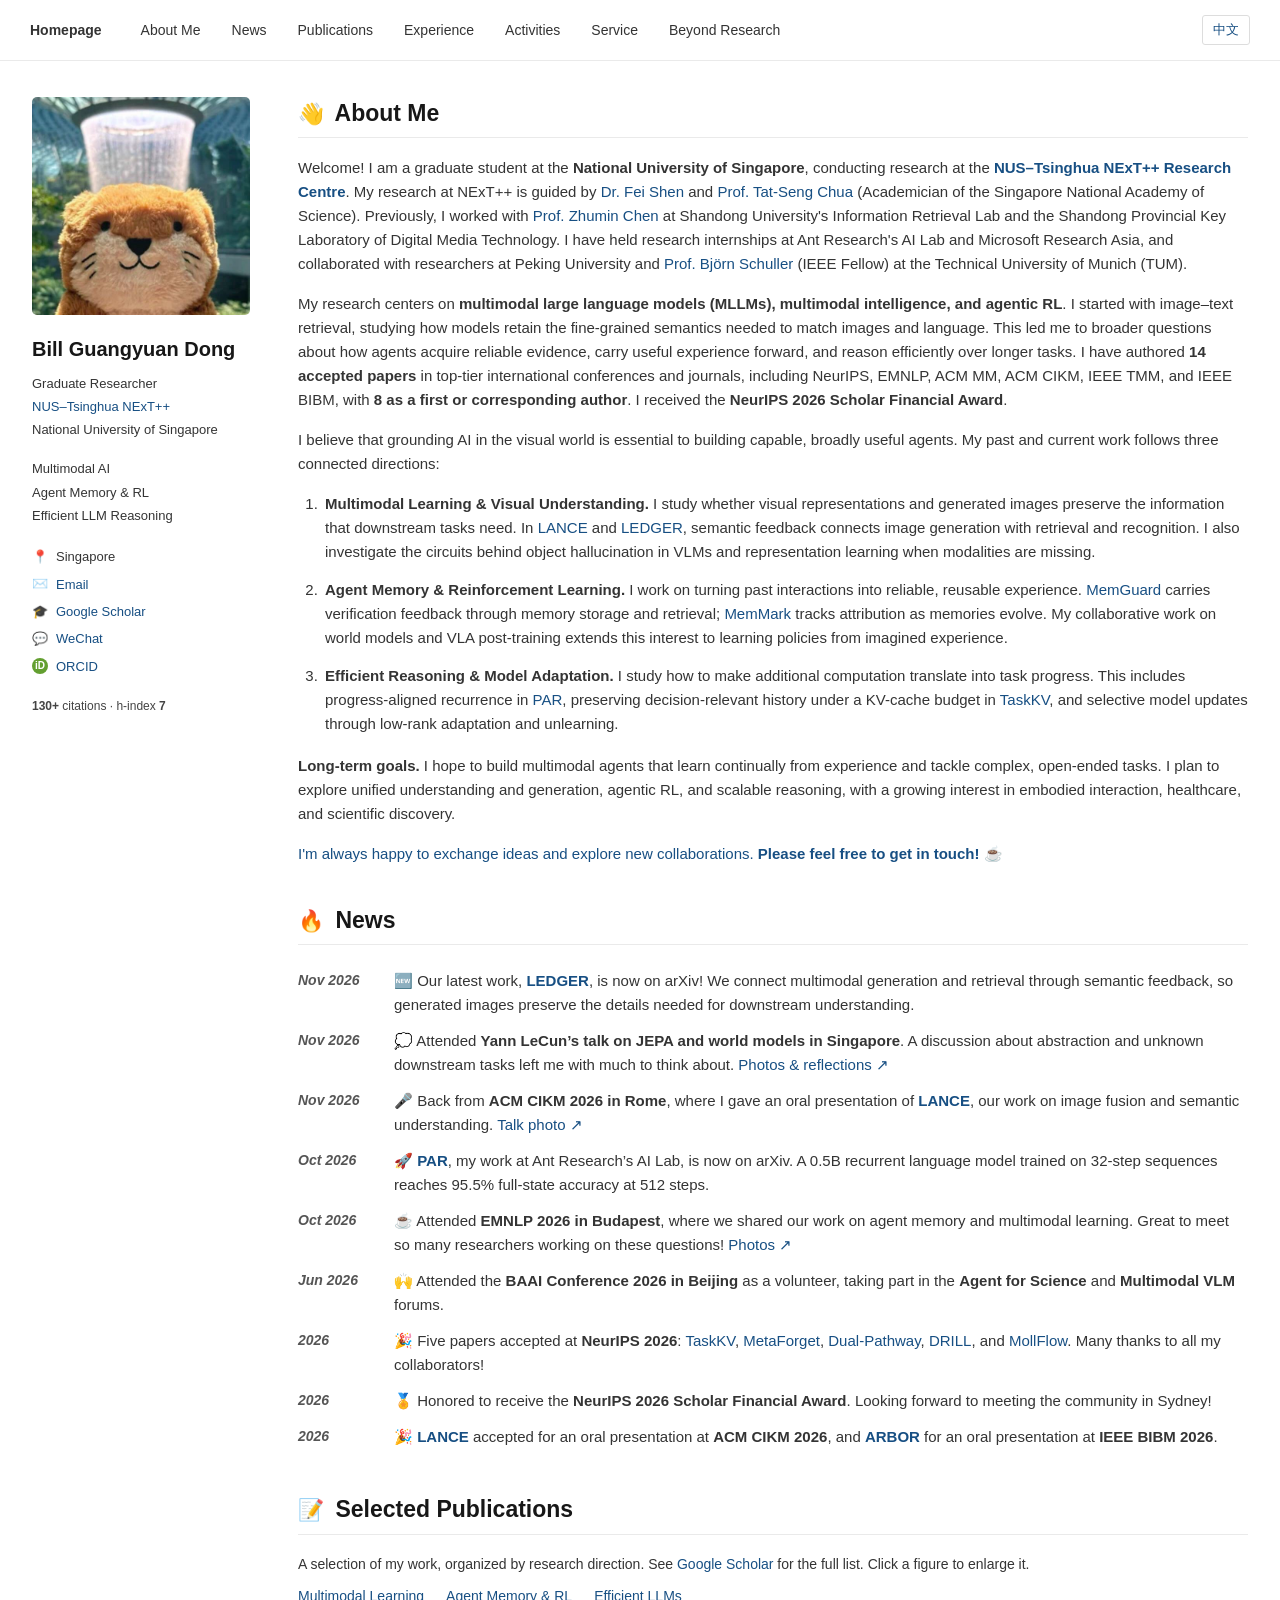
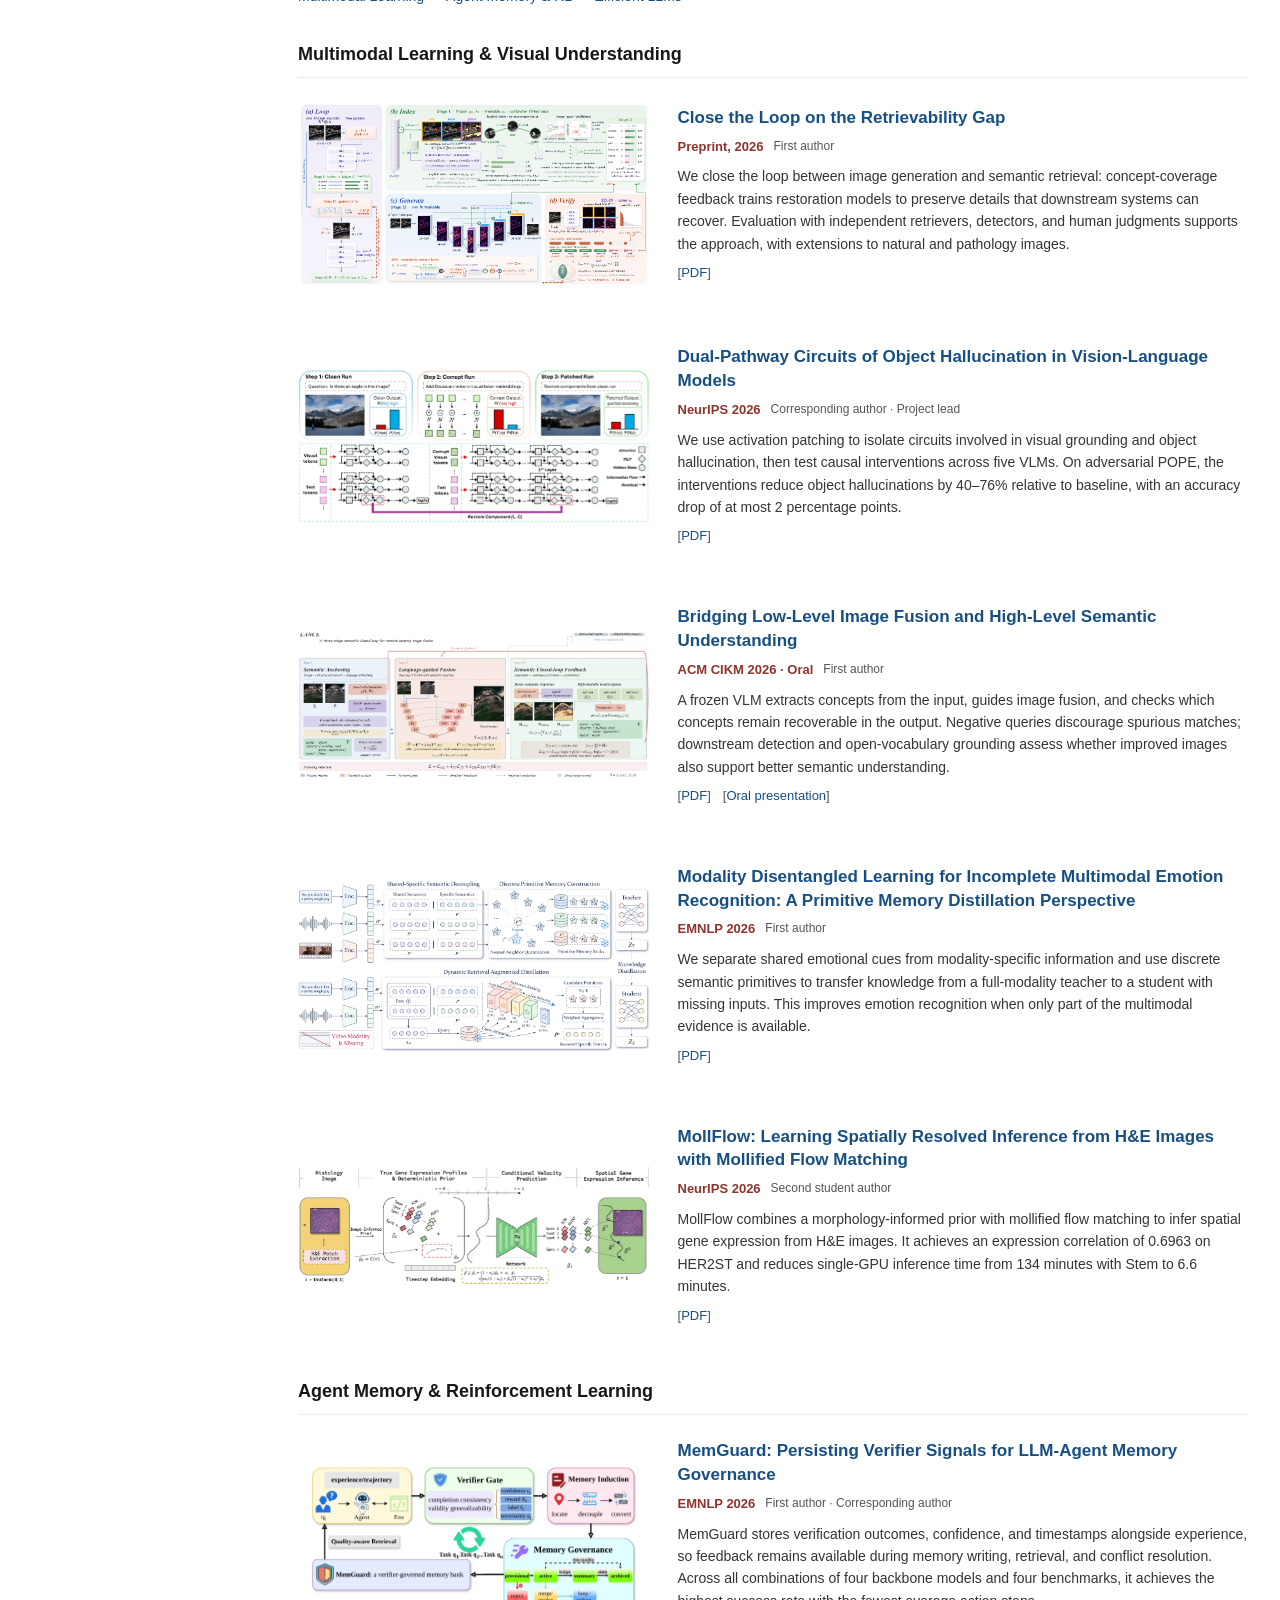
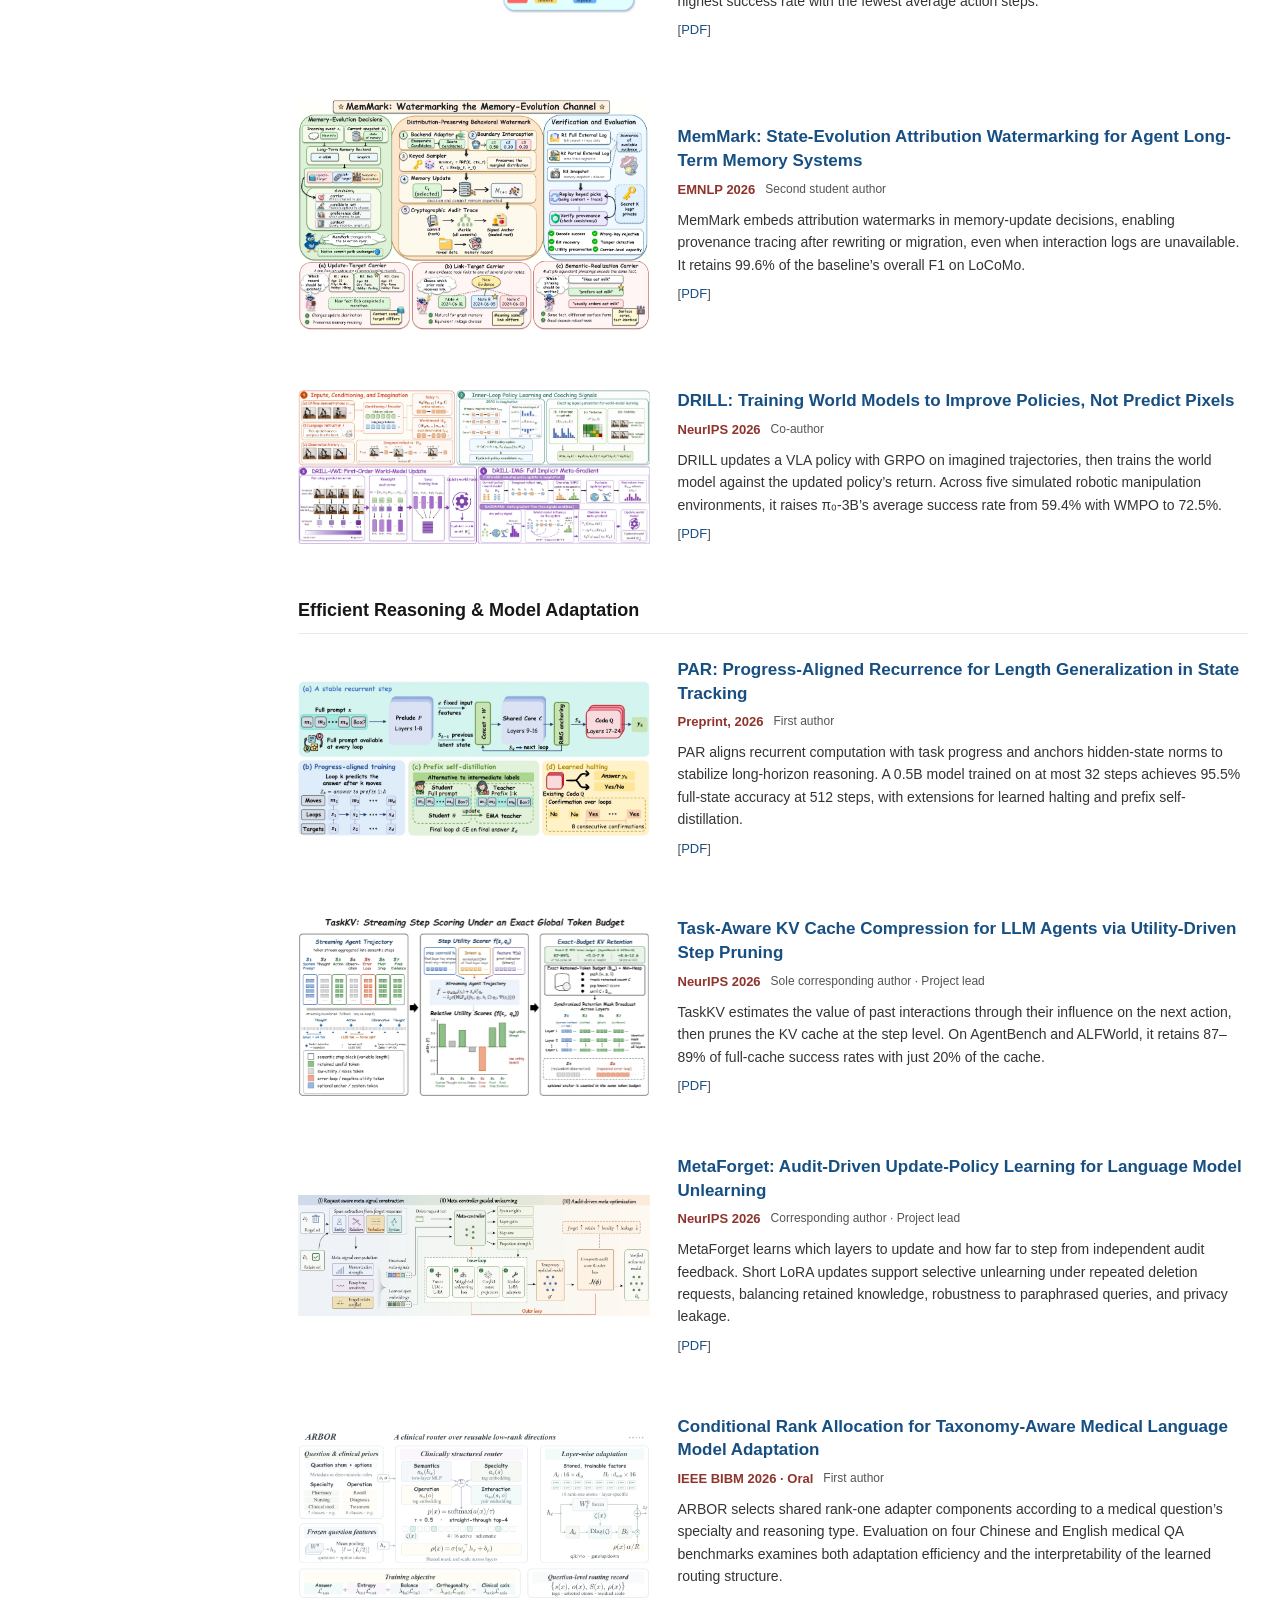
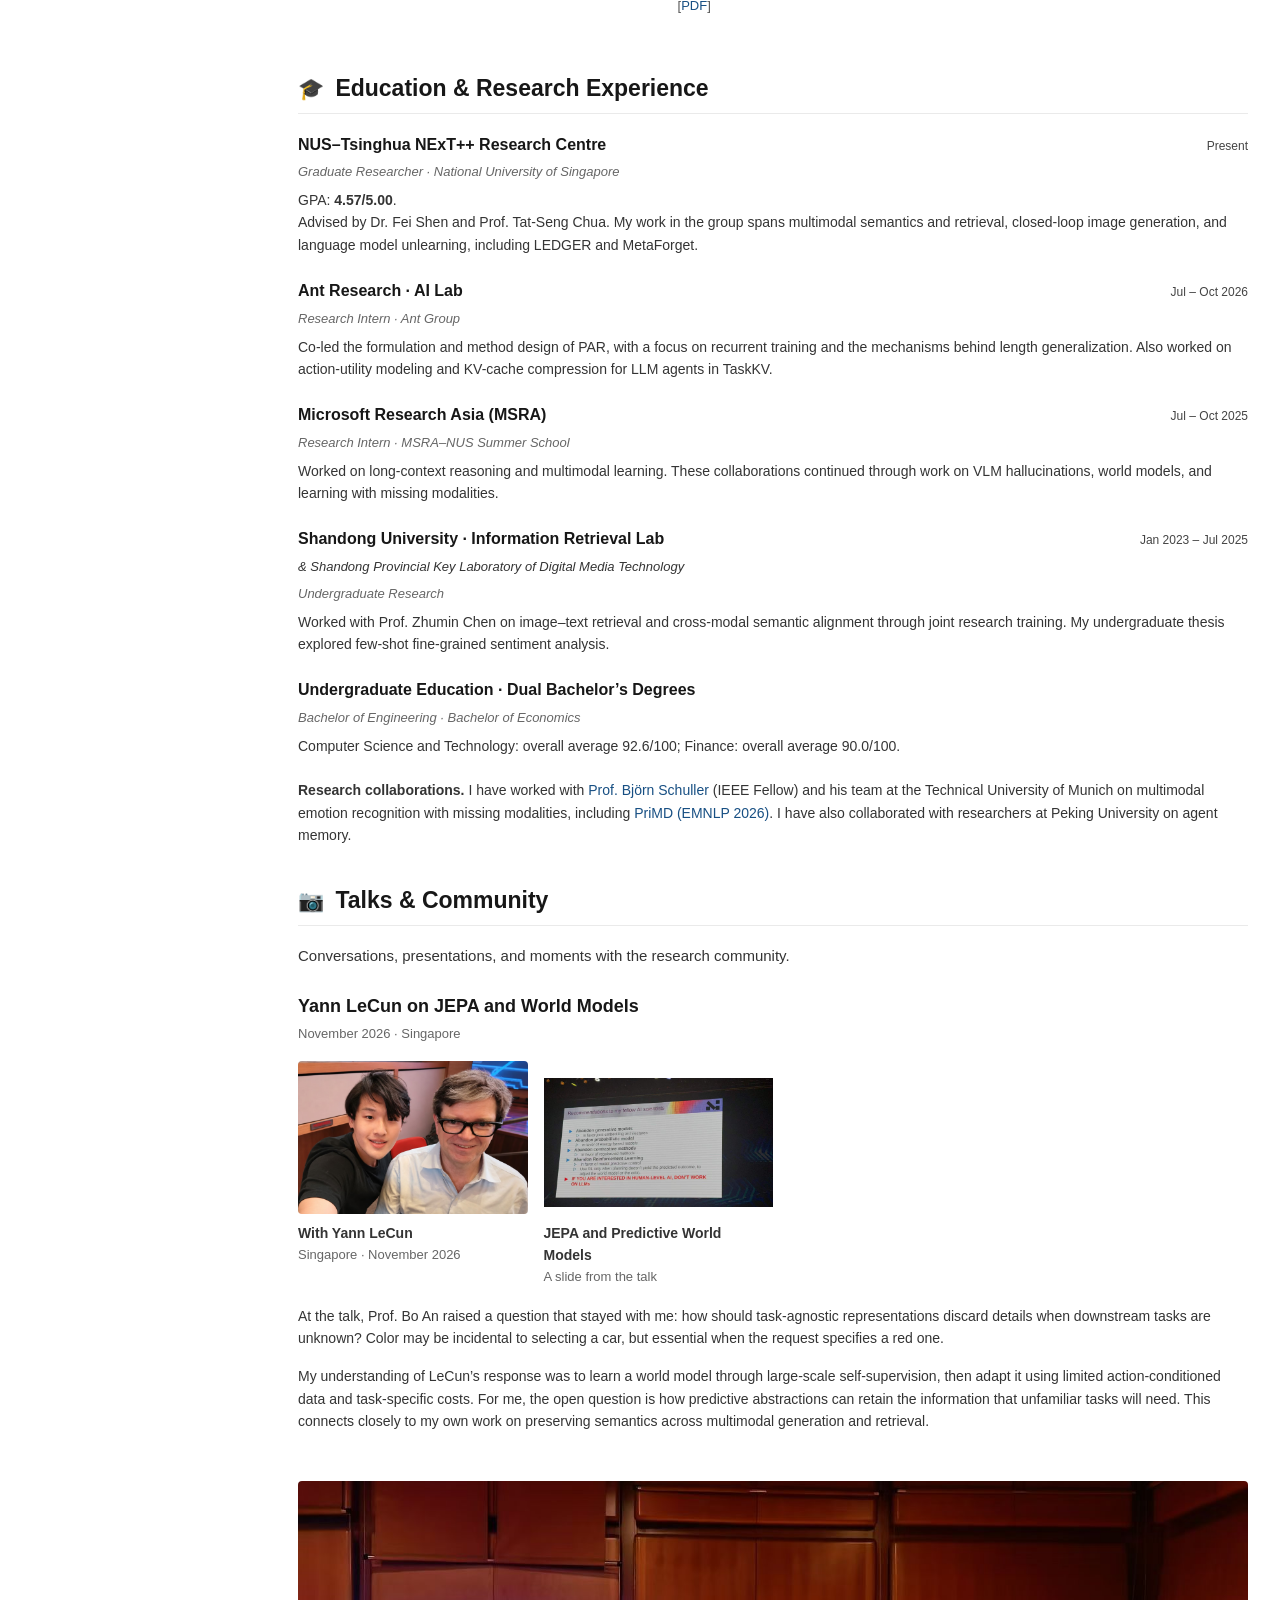
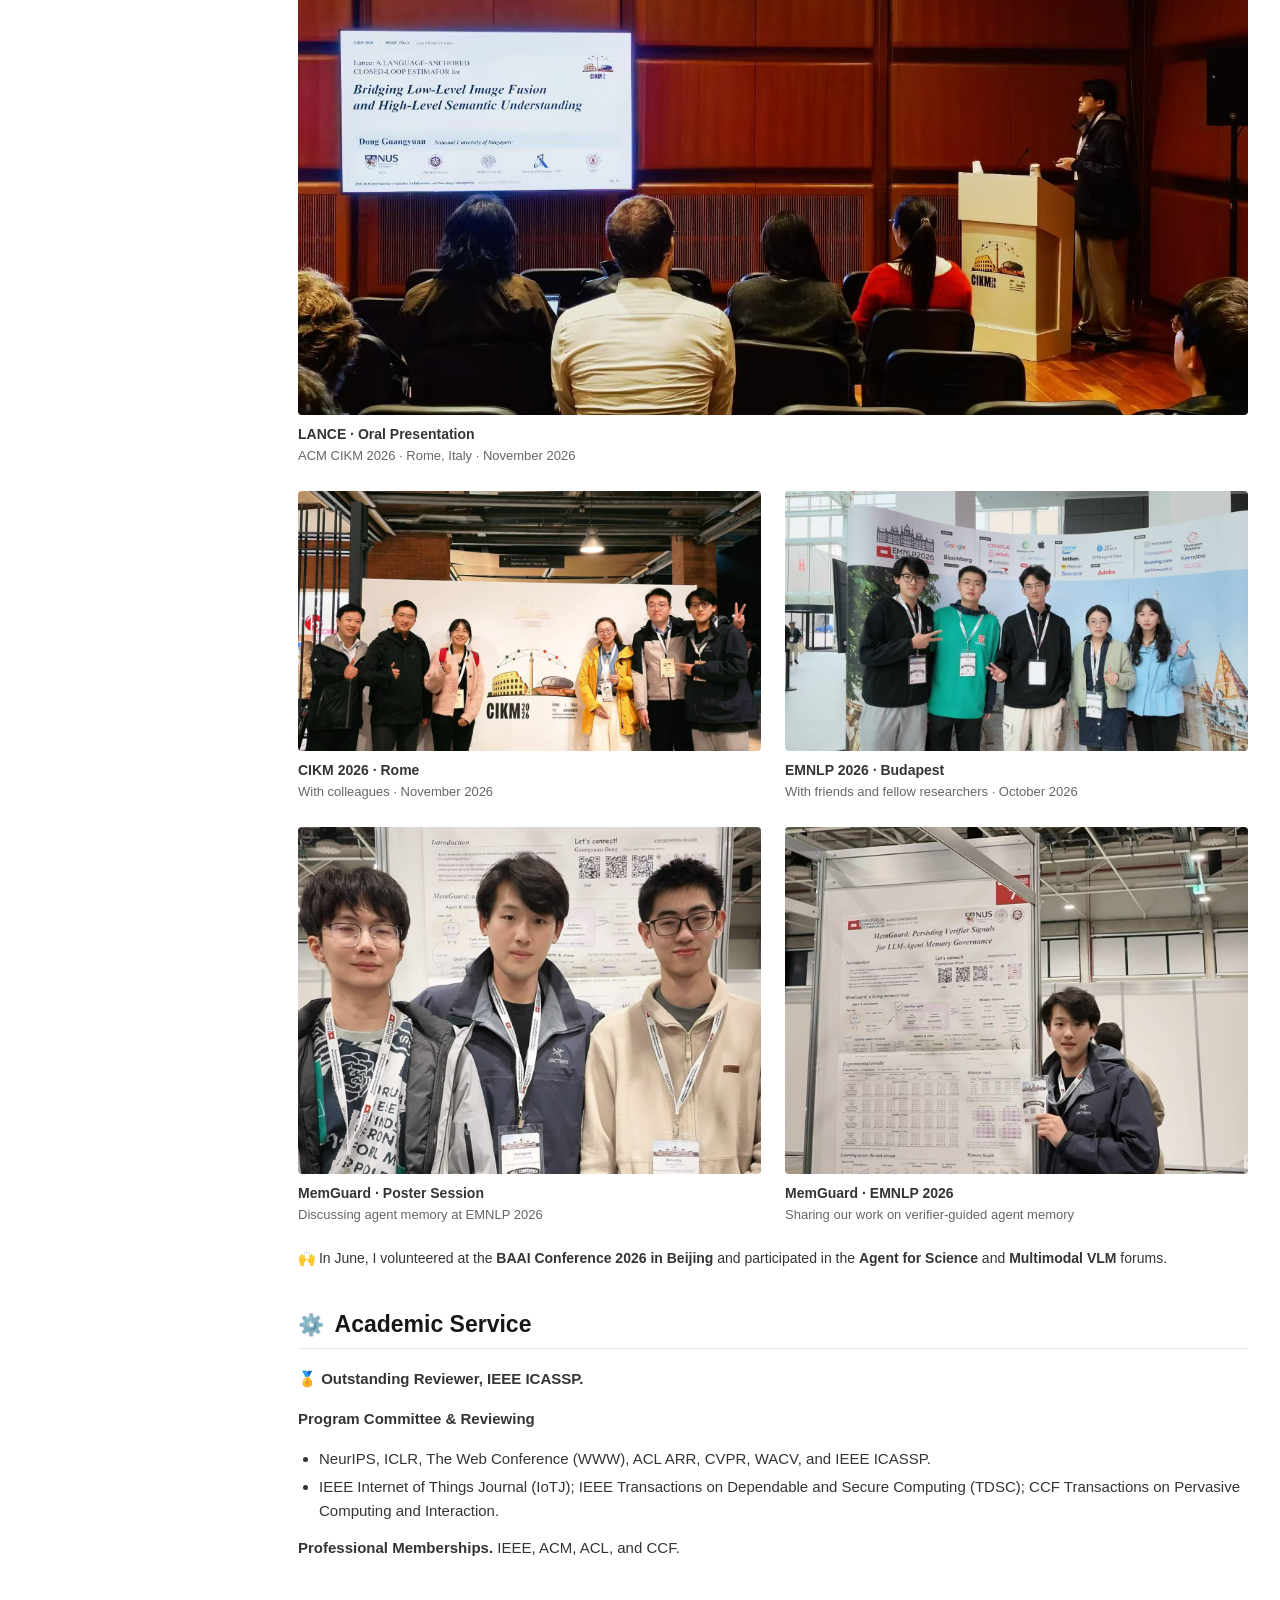
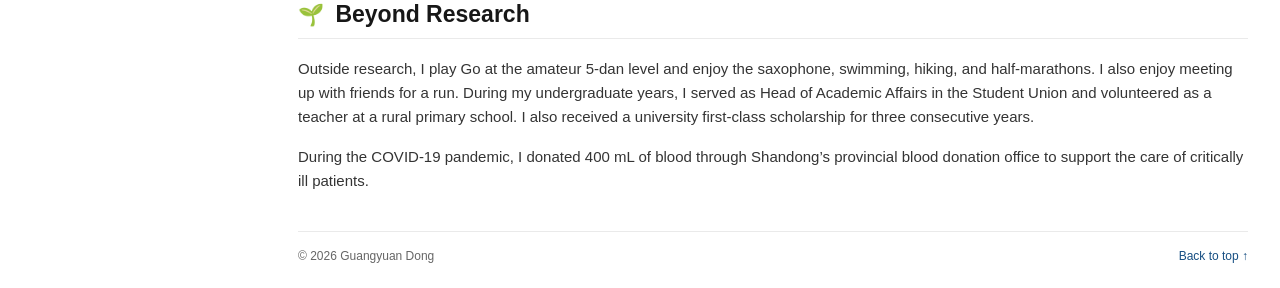
==== commit 9134f4af: "Add bilingual undergraduate dual degree education" ====
--- a/index.html
+++ b/index.html
@@ -218,6 +218,7 @@
   <article><div class="experience-title"><h3>Ant Research · AI Lab</h3><span>Jul – Oct 2026</span></div><p class="experience-role">Research Intern · Ant Group</p><p>Co-led the formulation and method design of PAR, with a focus on recurrent training and the mechanisms behind length generalization. Also worked on action-utility modeling and KV-cache compression for LLM agents in TaskKV.</p></article>
   <article><div class="experience-title"><h3>Microsoft Research Asia (MSRA)</h3><span>Jul – Oct 2025</span></div><p class="experience-role">Research Intern · MSRA–NUS Summer School</p><p>Worked on long-context reasoning and multimodal learning. These collaborations continued through work on VLM hallucinations, world models, and learning with missing modalities.</p></article>
   <article><div class="experience-title"><h3>Shandong University · Information Retrieval Lab</h3><span>Jan 2023 – Jul 2025</span></div><p class="second-lab">&amp; Shandong Provincial Key Laboratory of Digital Media Technology</p><p class="experience-role">Undergraduate Research</p><p>Worked with Prof. Zhumin Chen on image–text retrieval and cross-modal semantic alignment through joint research training. My undergraduate thesis explored few-shot fine-grained sentiment analysis.</p></article>
+  <article id="undergraduate-education"><div class="experience-title"><h3>Undergraduate Education · Dual Bachelor’s Degrees</h3></div><p class="experience-role">Bachelor of Engineering · Bachelor of Economics</p><p>Computer Science and Technology: overall average 92.6/100; Finance: overall average 90.0/100.</p></article>
 </div>
 <p class="collaboration-note"><strong>Research collaborations.</strong> I have worked with <a href="https://www.professoren.tum.de/en/schuller-bjoern">Prof. Björn Schuller</a> (IEEE Fellow) and his team at the Technical University of Munich on multimodal emotion recognition with missing modalities, including <a href="#paper-primd">PriMD (EMNLP 2026)</a>. I have also collaborated with researchers at Peking University on agent memory.</p>
 </section>
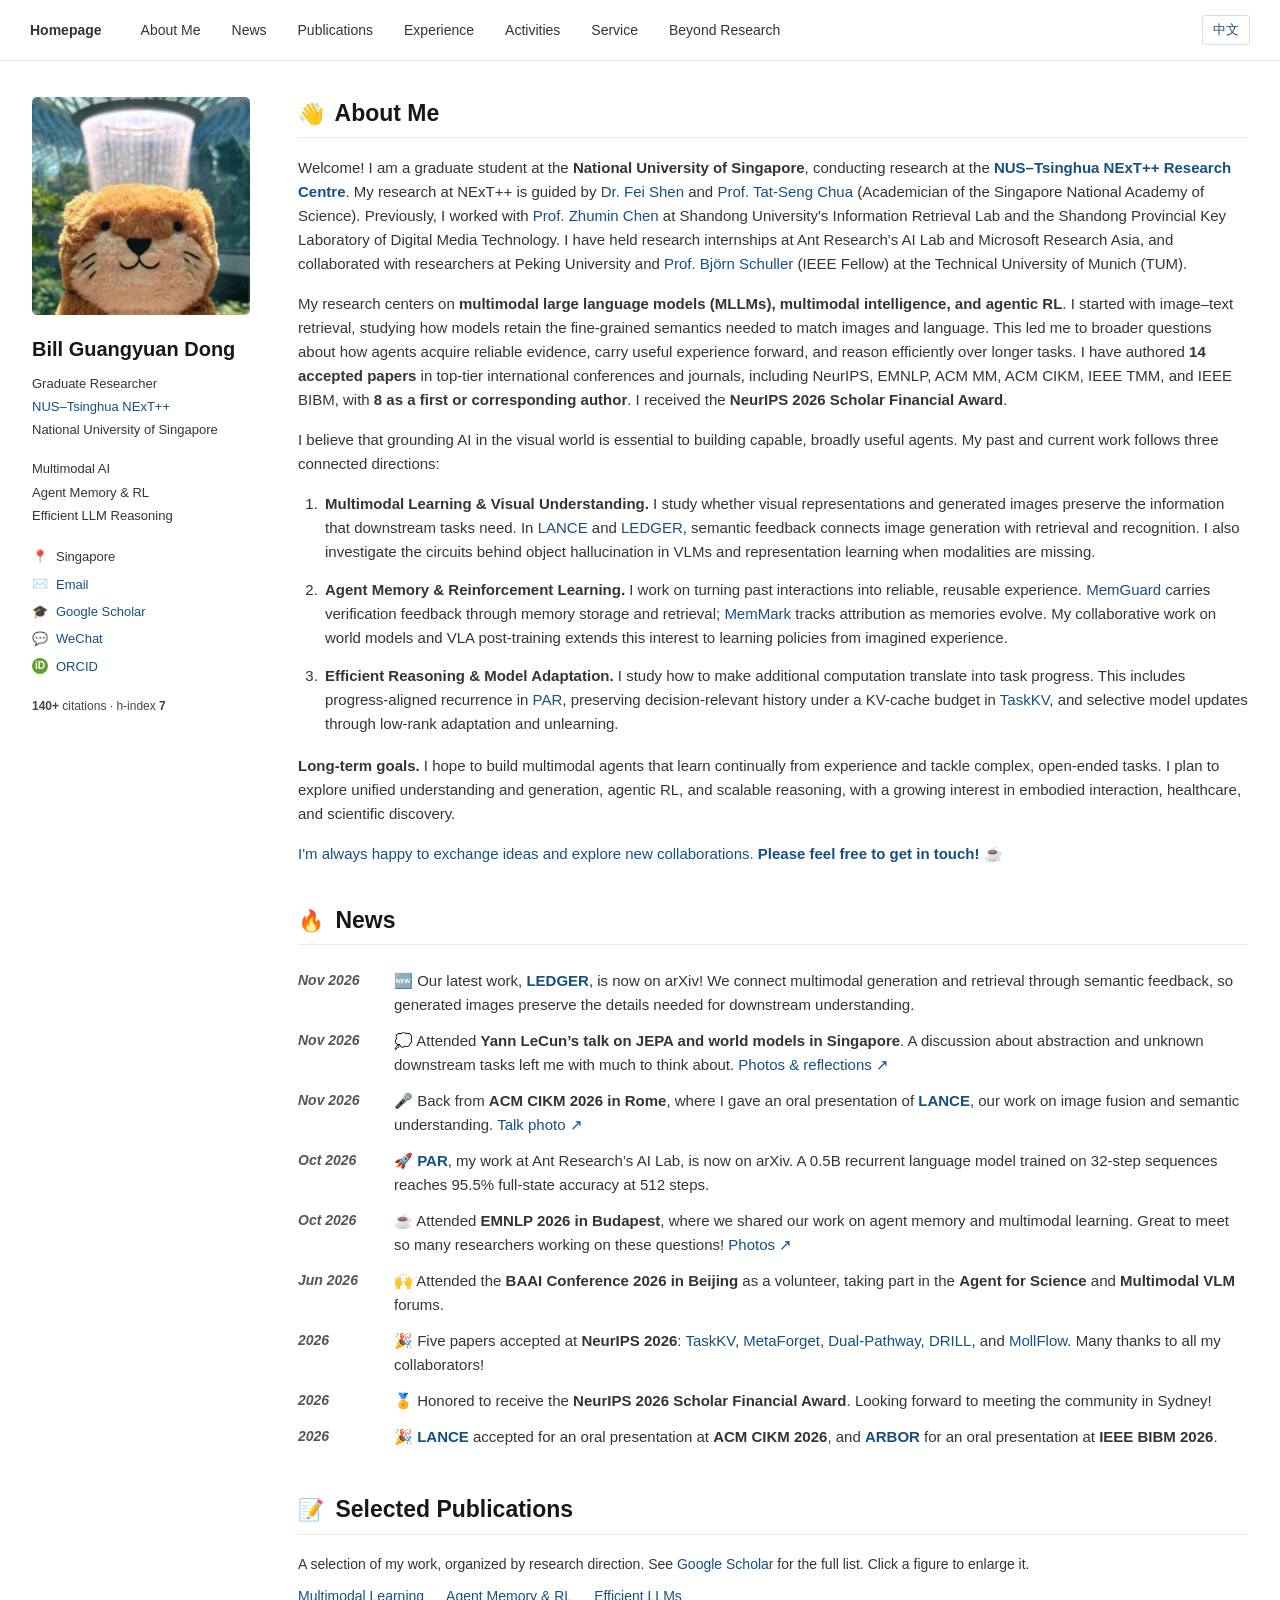
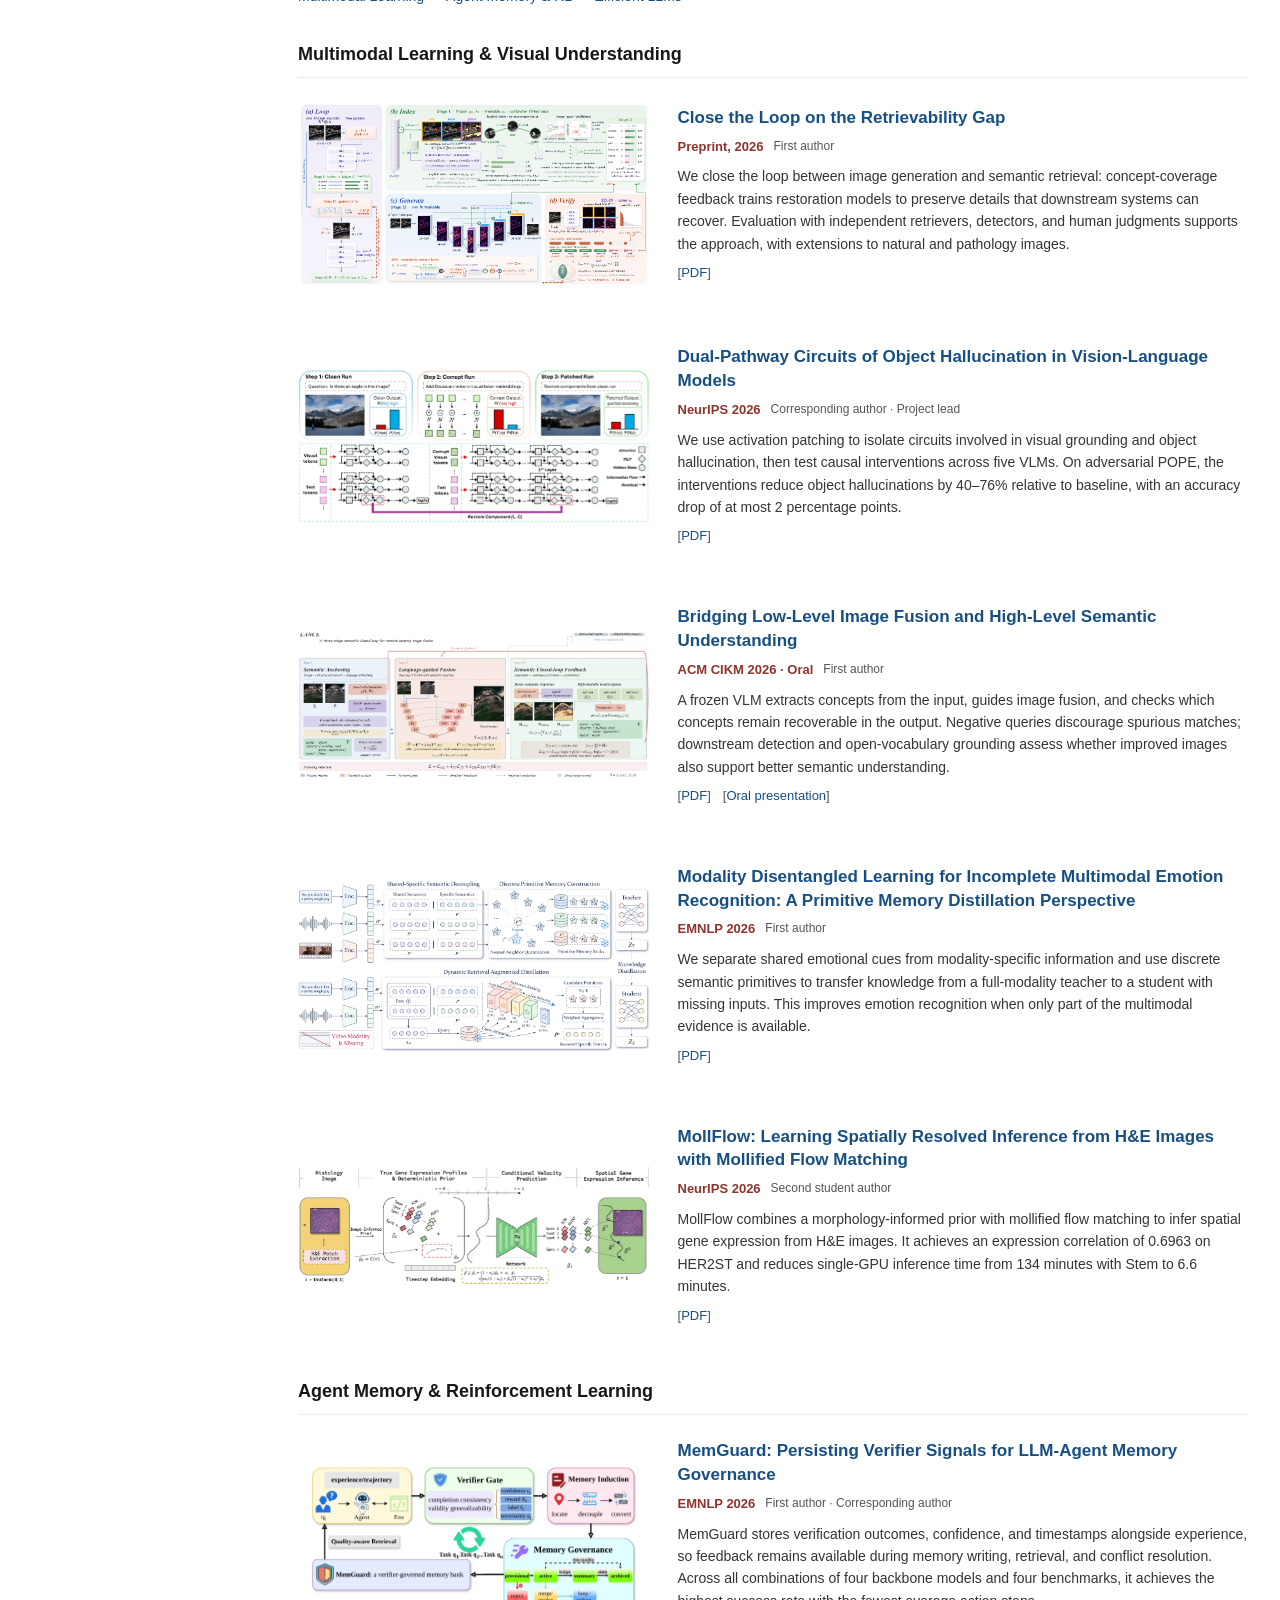
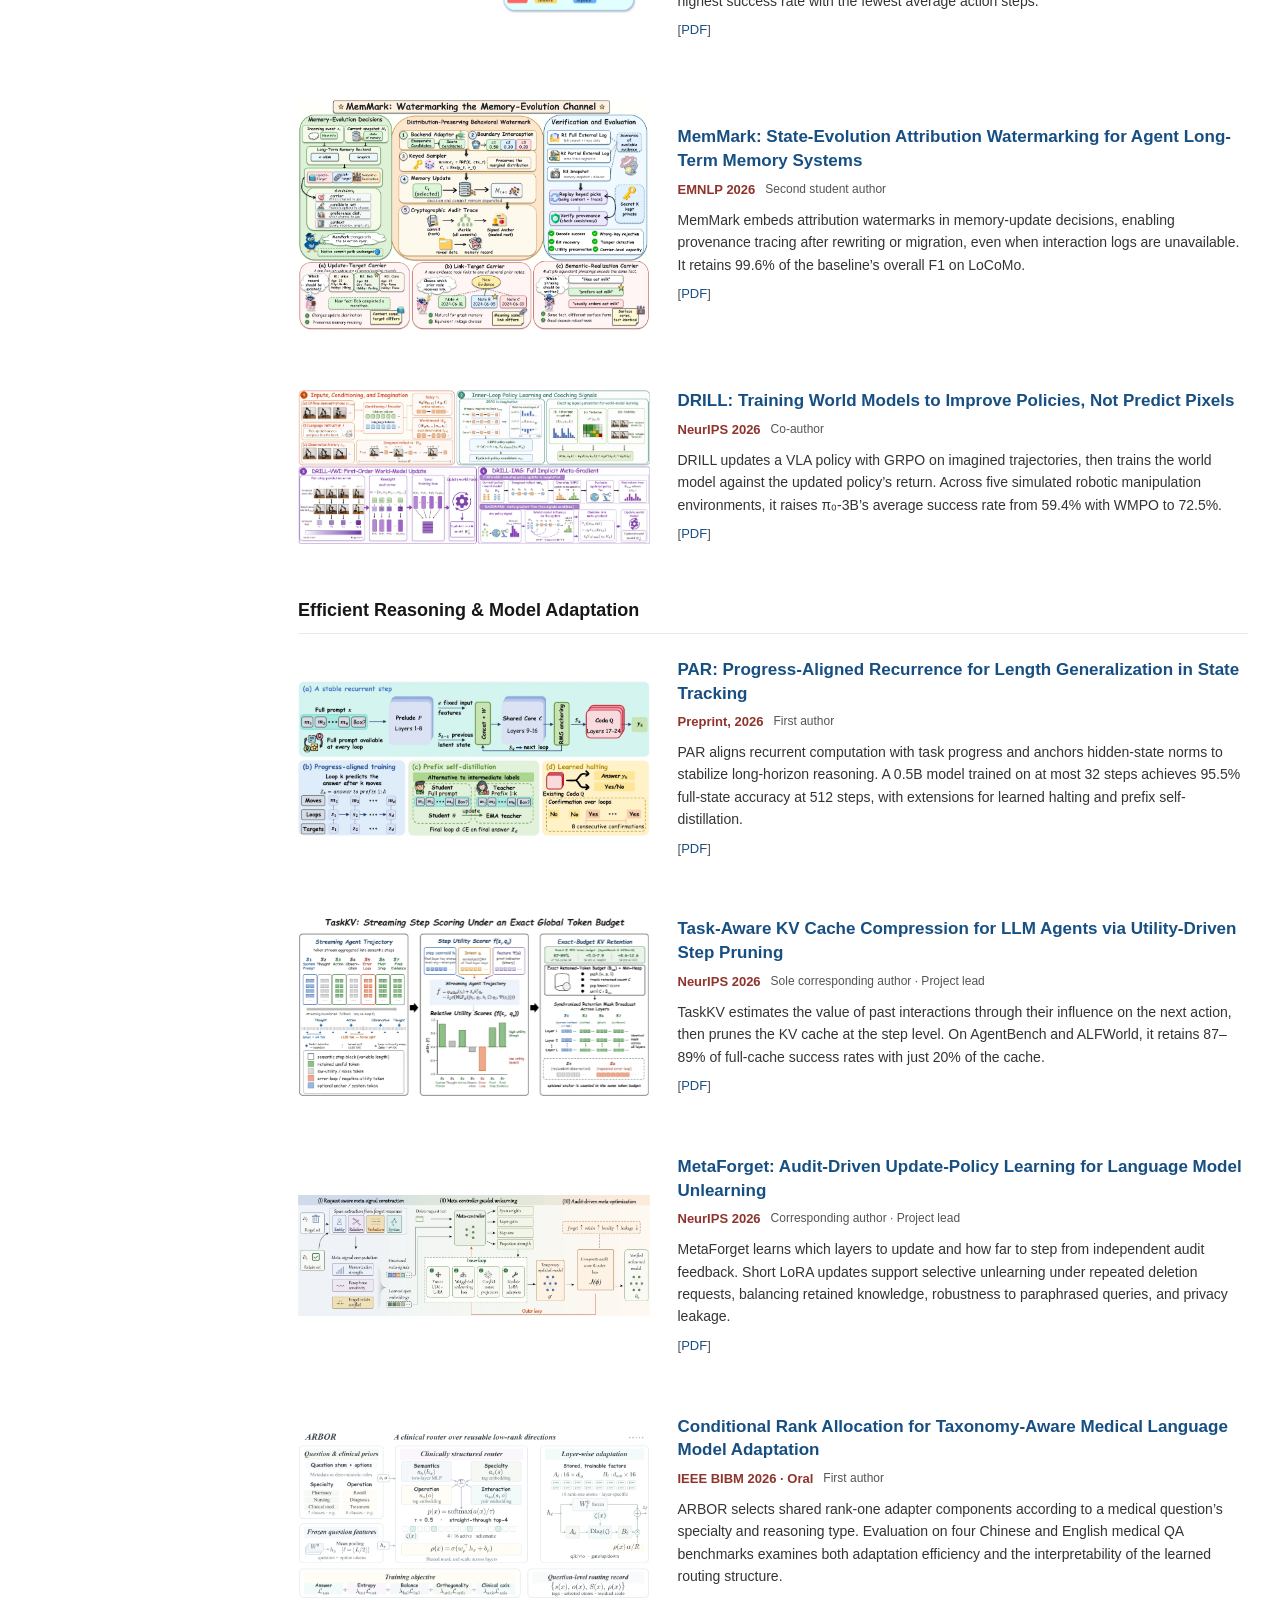
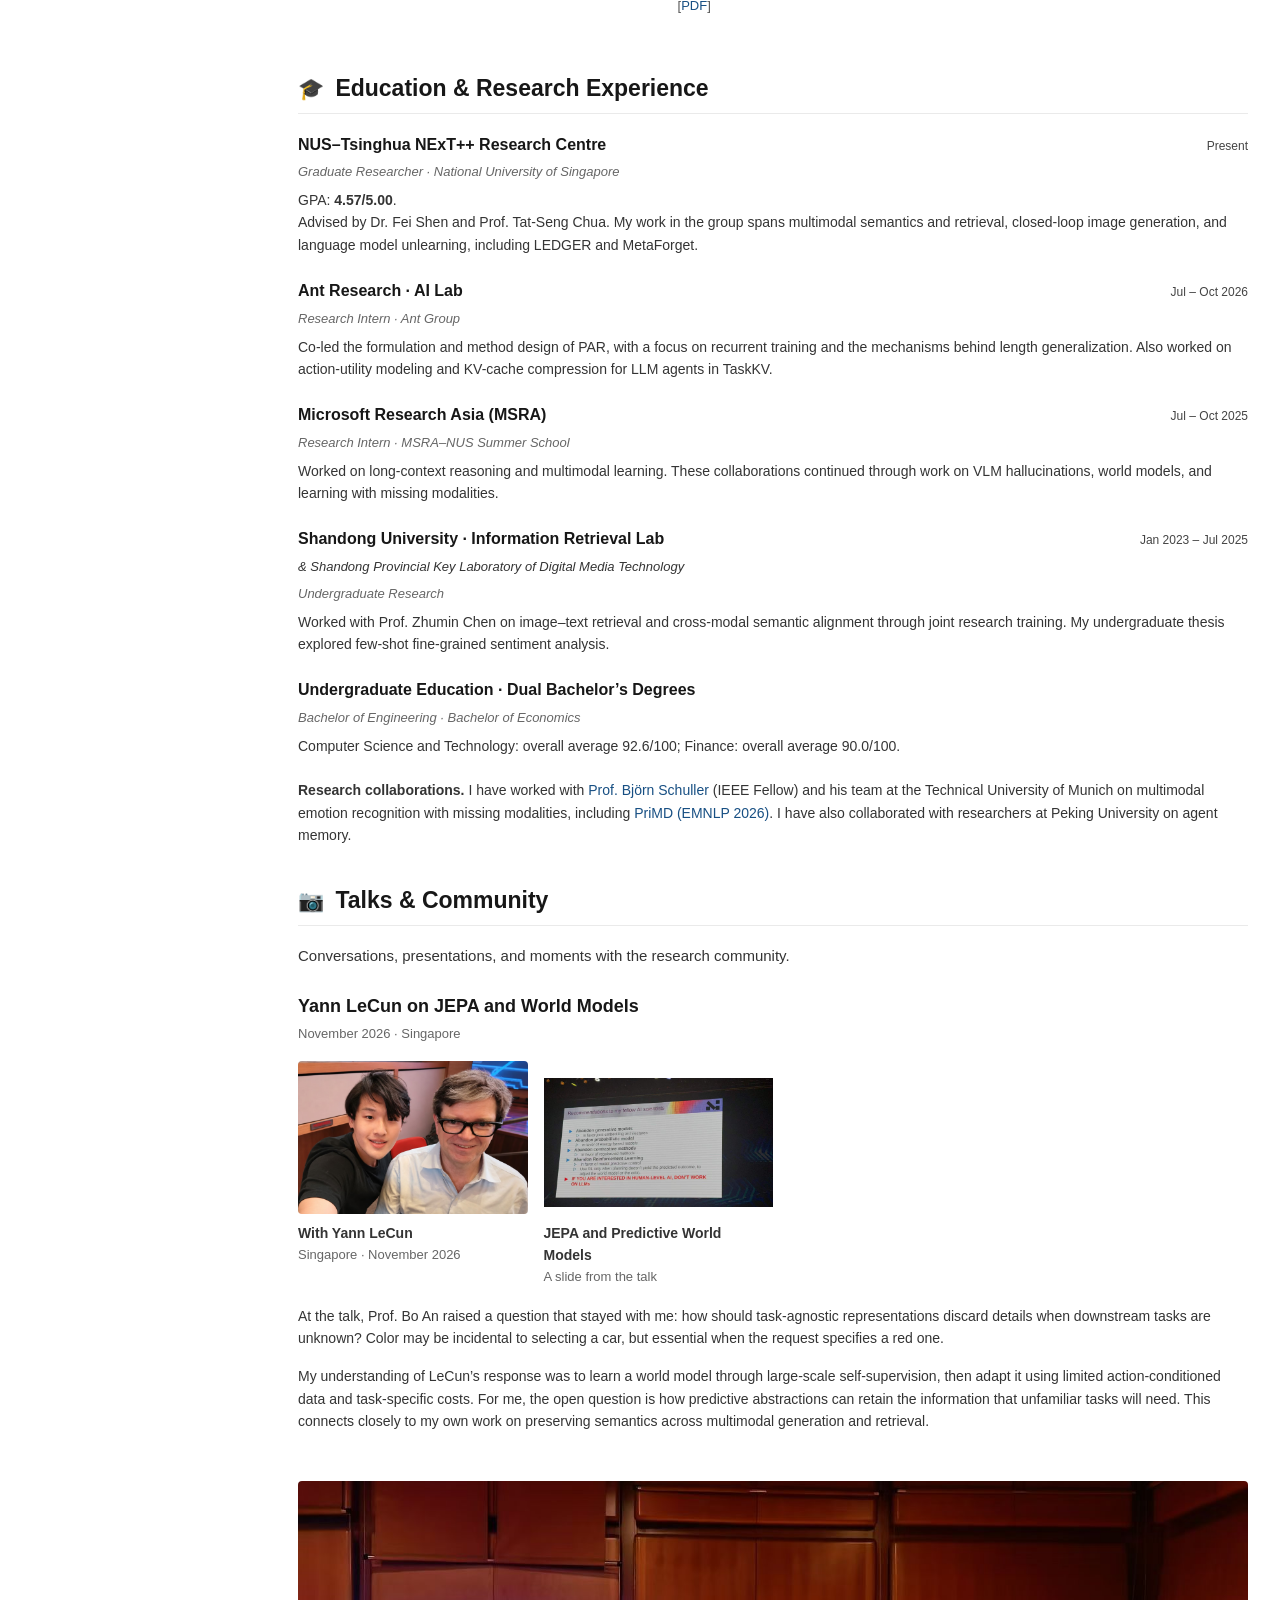
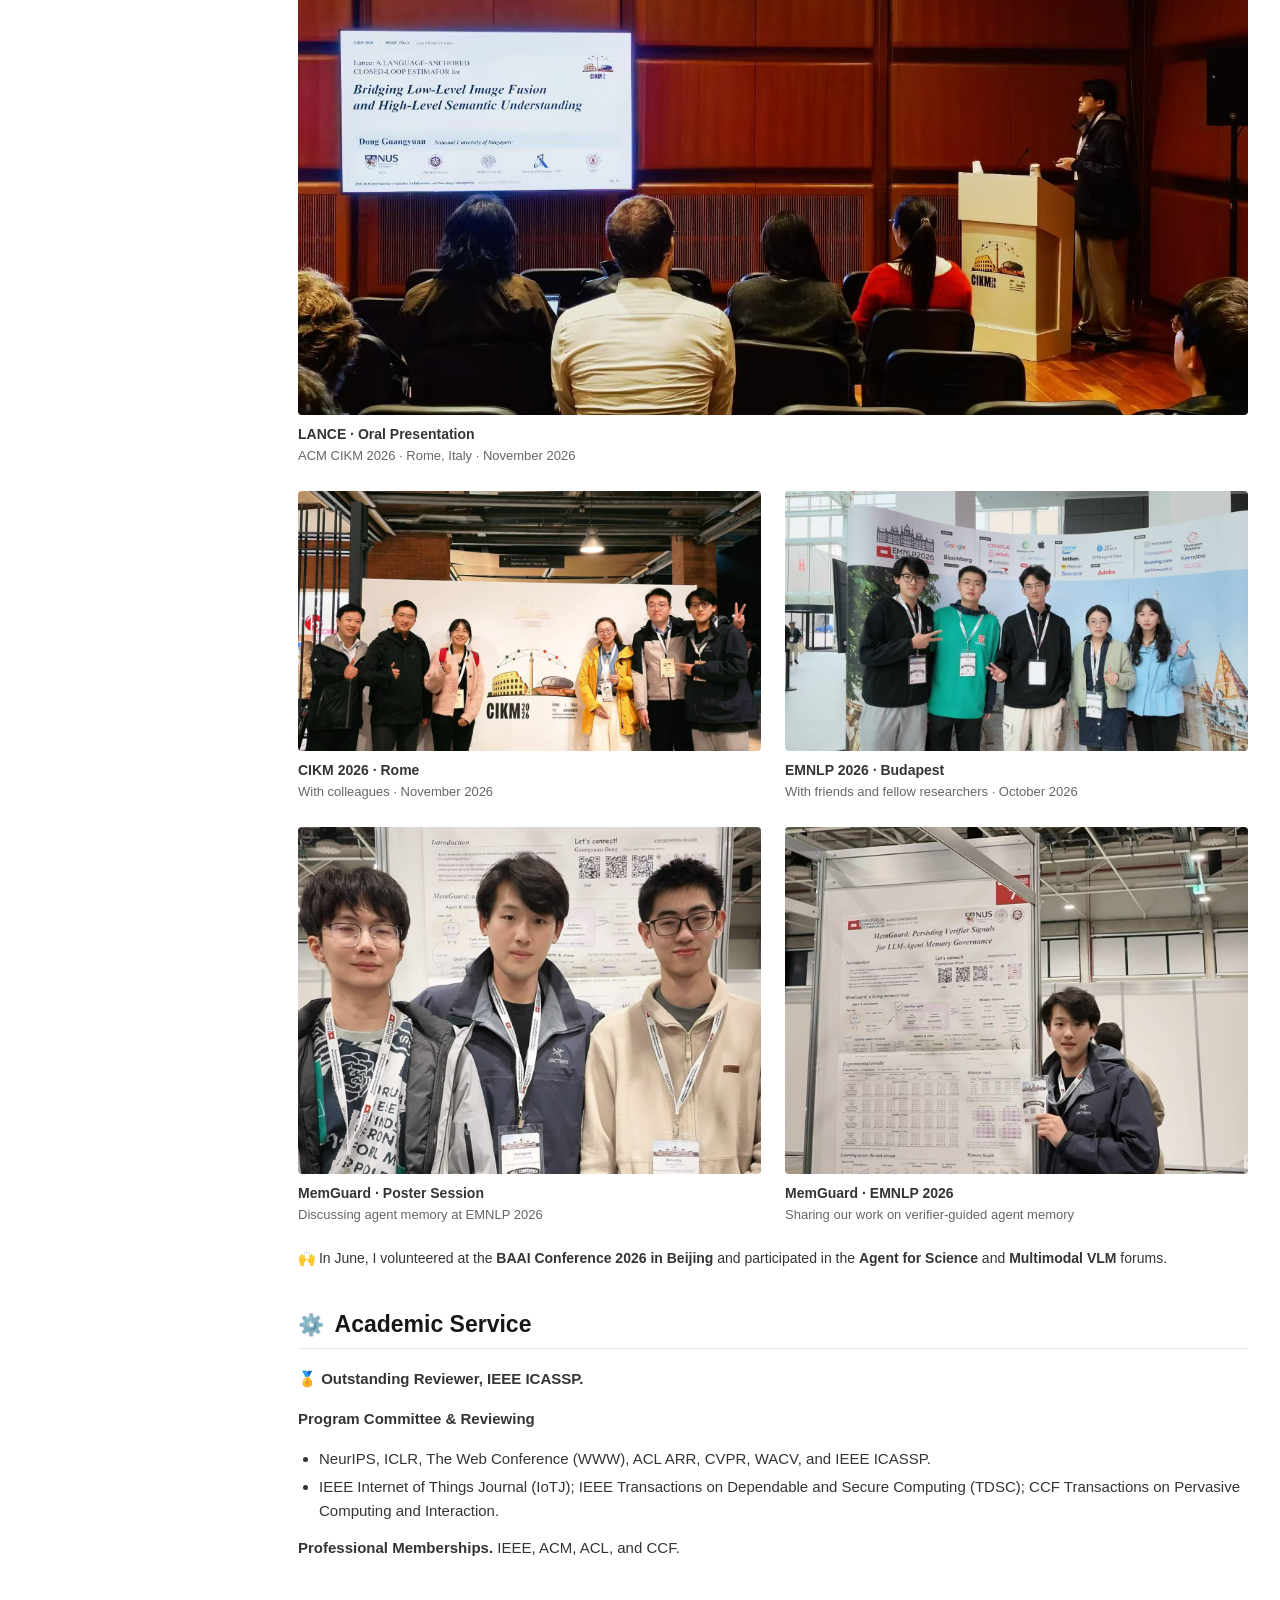
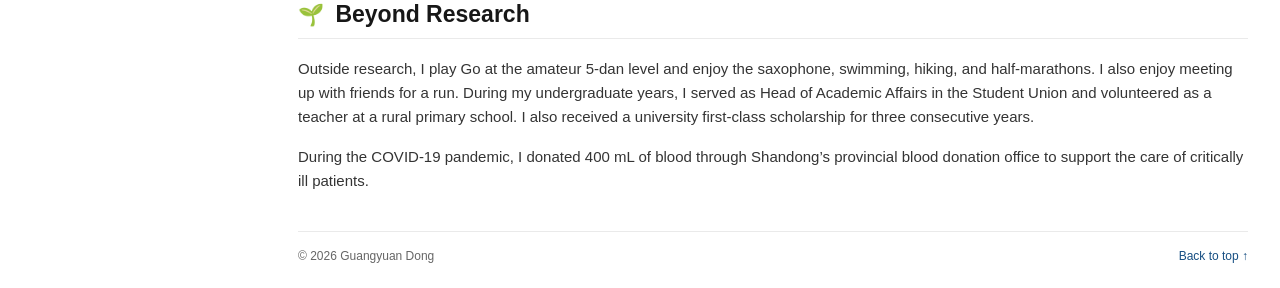
==== commit dbd057d2: "Update Google Scholar citations to 140 plus" ====
--- a/index.html
+++ b/index.html
@@ -41,7 +41,7 @@
     <li><span aria-hidden="true">💬</span> <a class="zoom wechat-link" href="assets/wechat-qr.png" data-kind="contact" data-caption="WeChat ID: ICLRNIPSICML" aria-label="View WeChat contact details">WeChat</a></li>
     <li><span class="orcid-icon" aria-hidden="true">iD</span> <a href="https://orcid.org/0009-0004-1160-3349">ORCID</a></li>
   </ul>
-  <p class="scholar-stats"><strong>130+</strong> citations · h-index <strong>7</strong></p>
+  <p class="scholar-stats"><strong>140+</strong> citations · h-index <strong>7</strong></p>
 </aside>
 <main id="main">
 <section id="about">
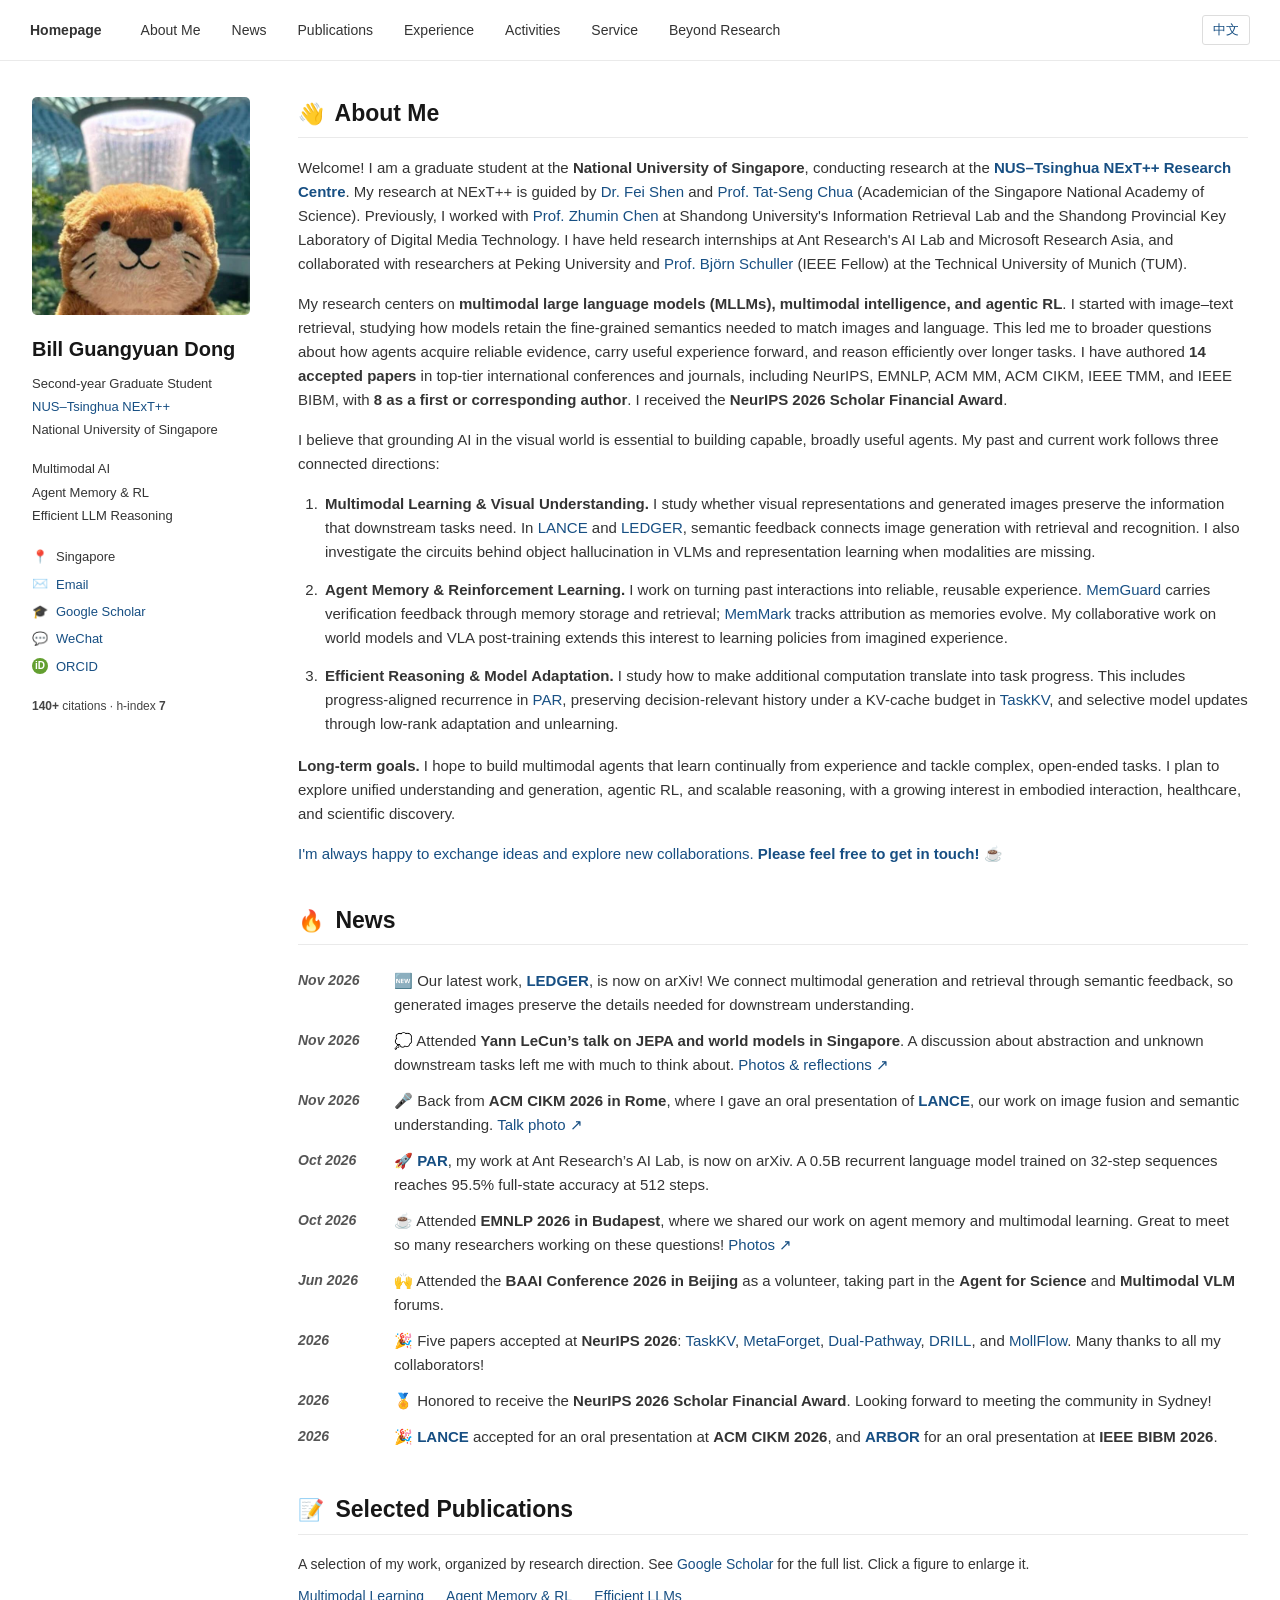
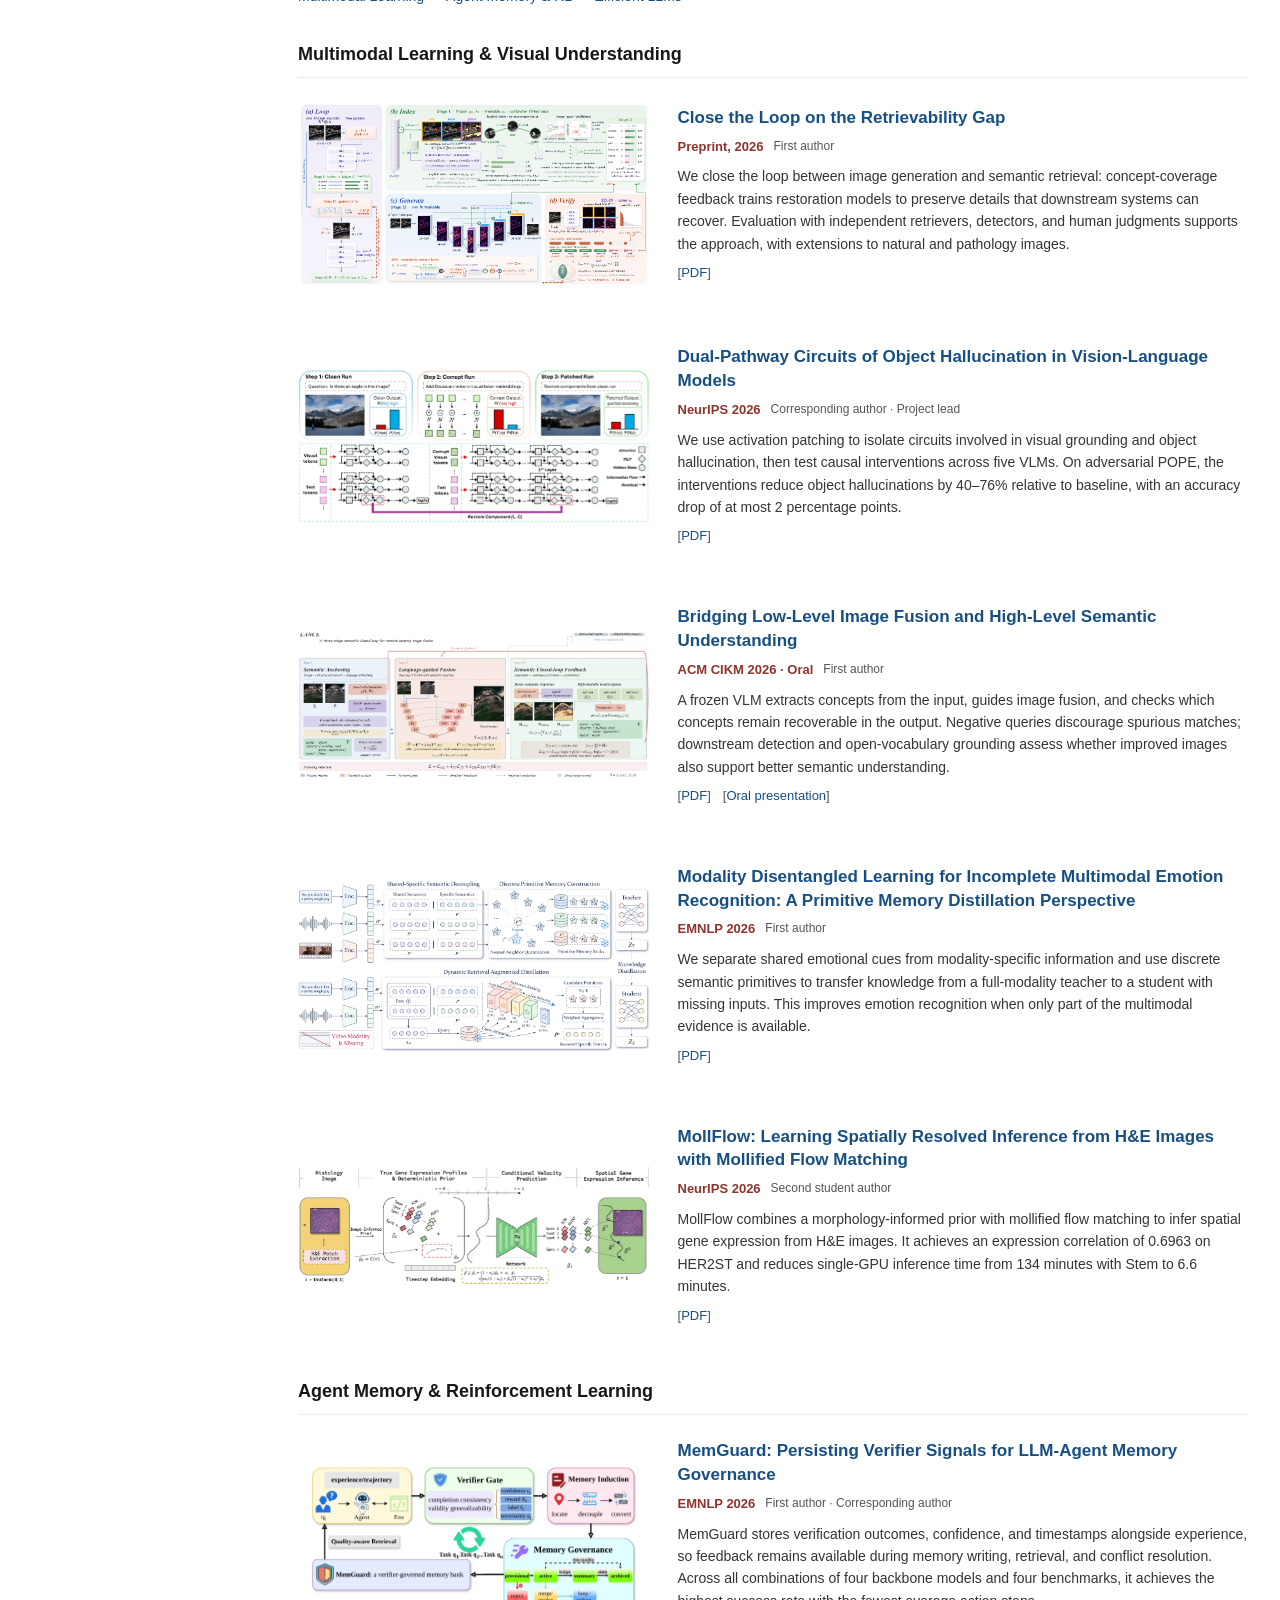
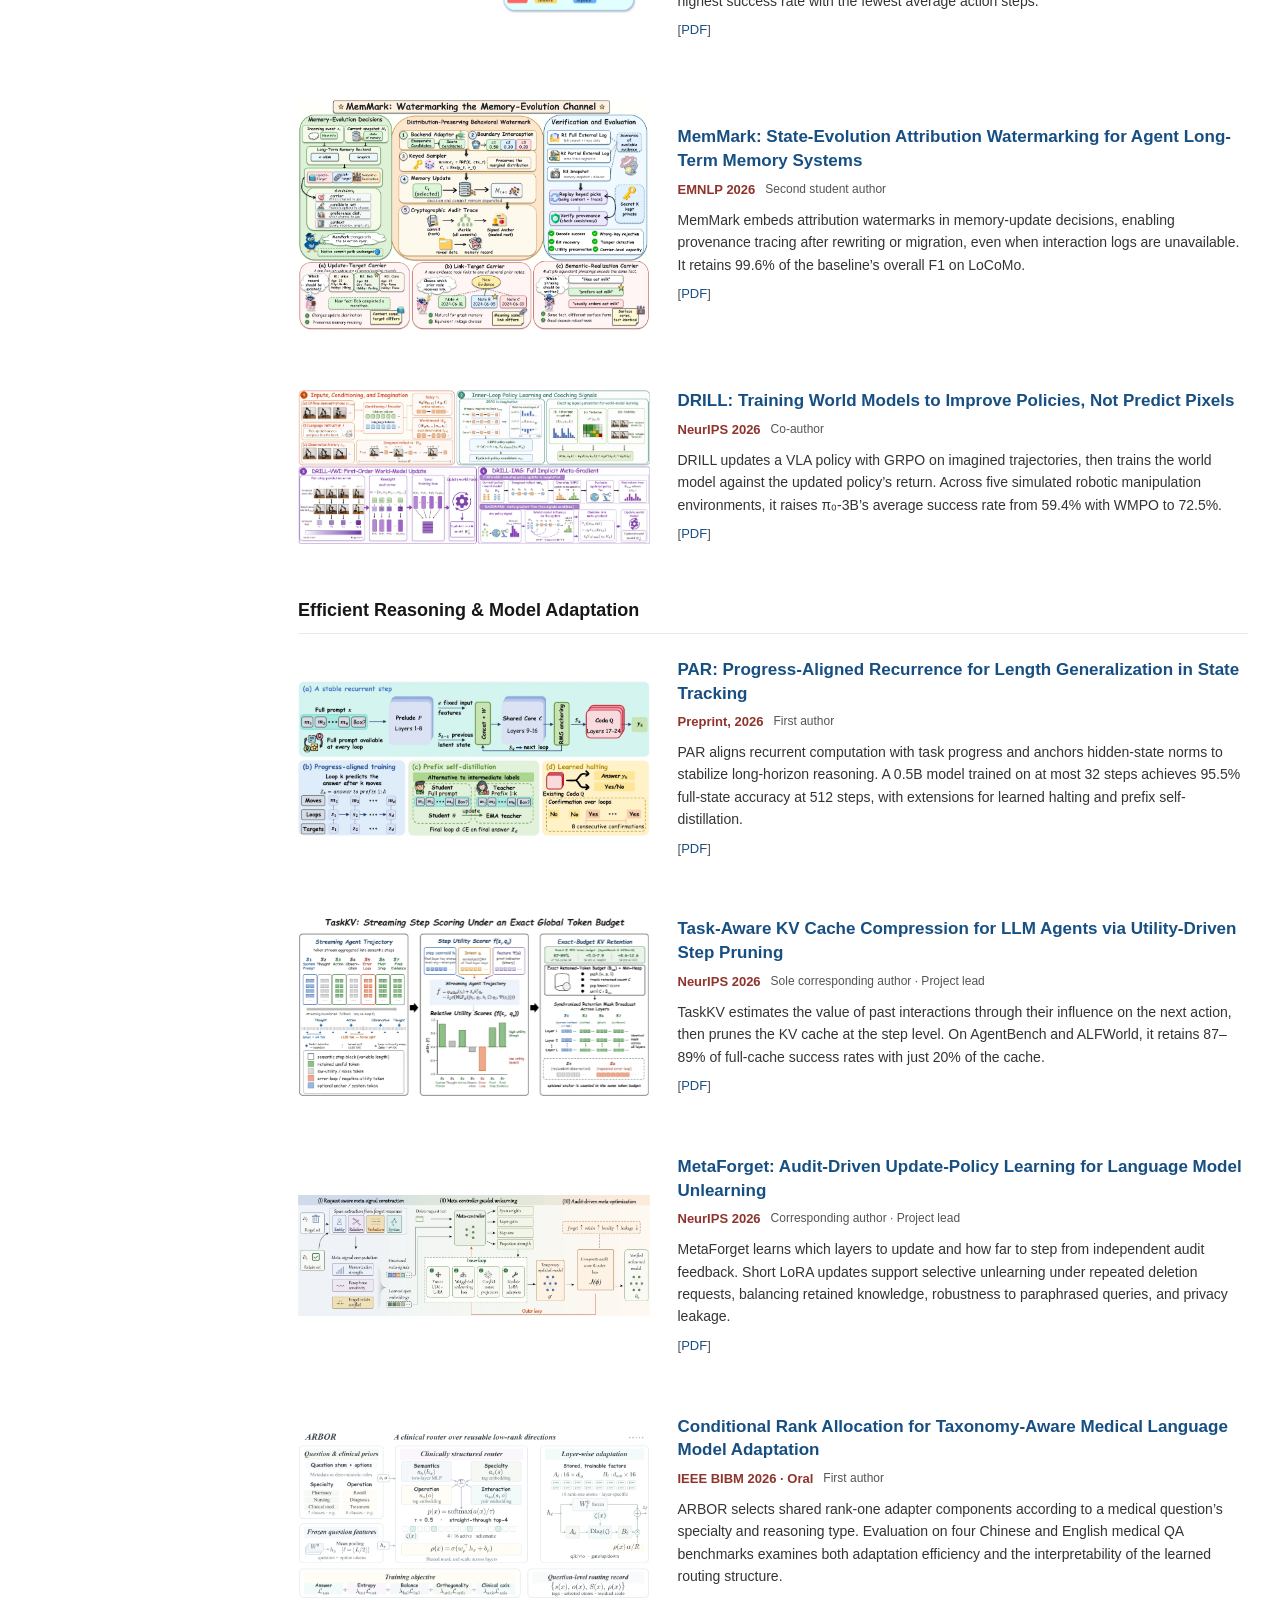
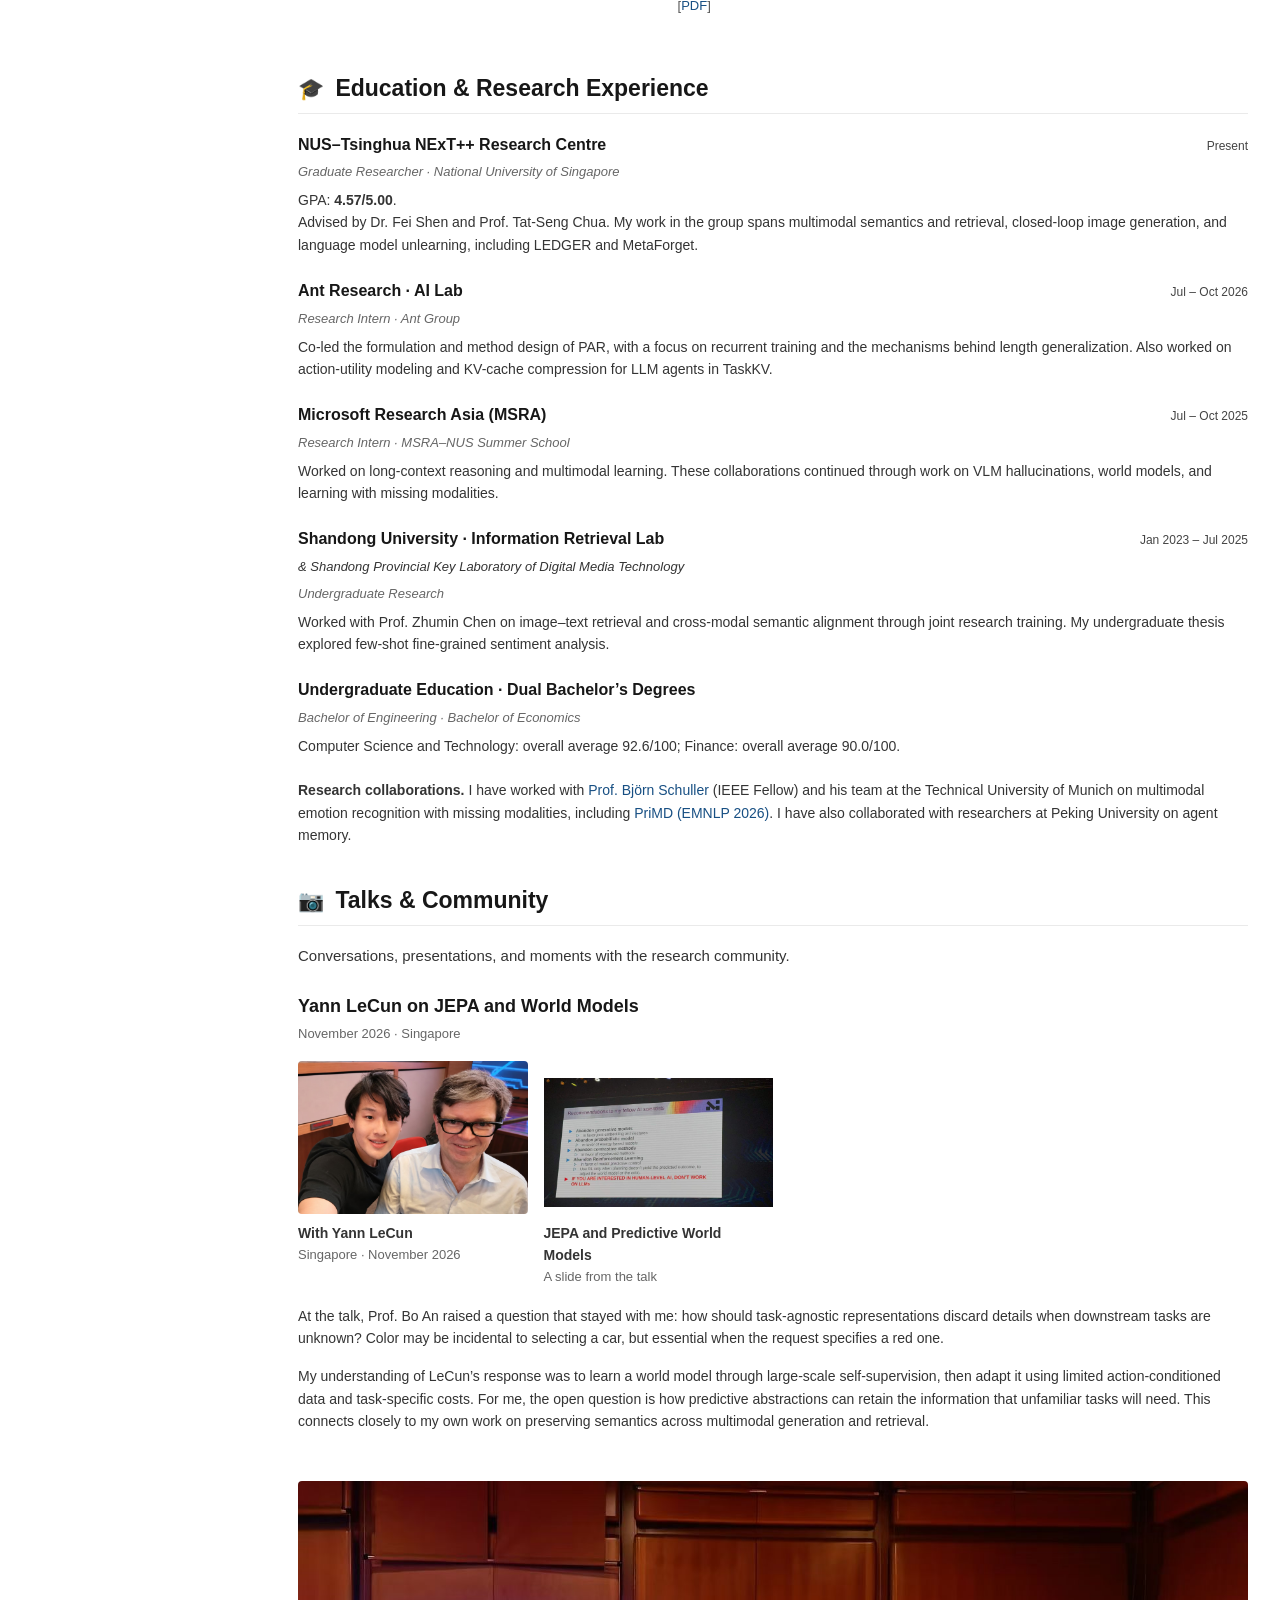
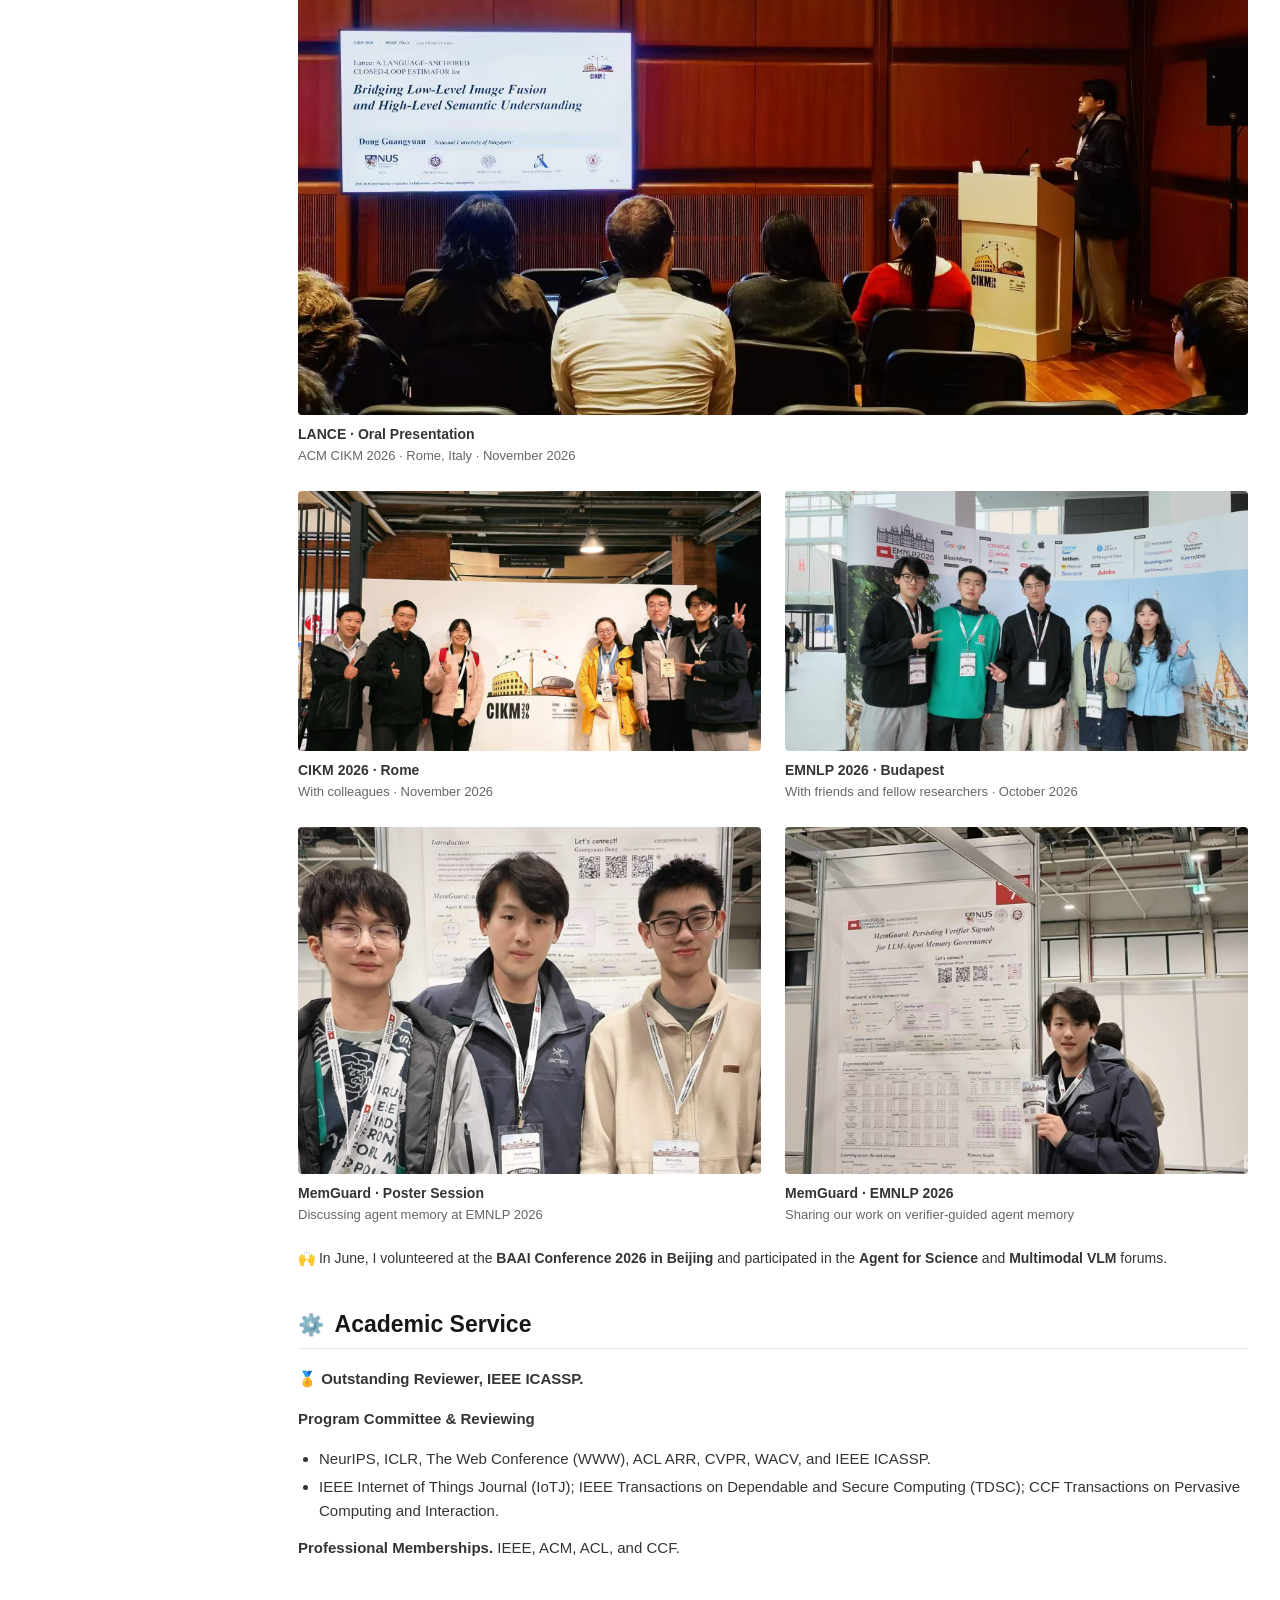
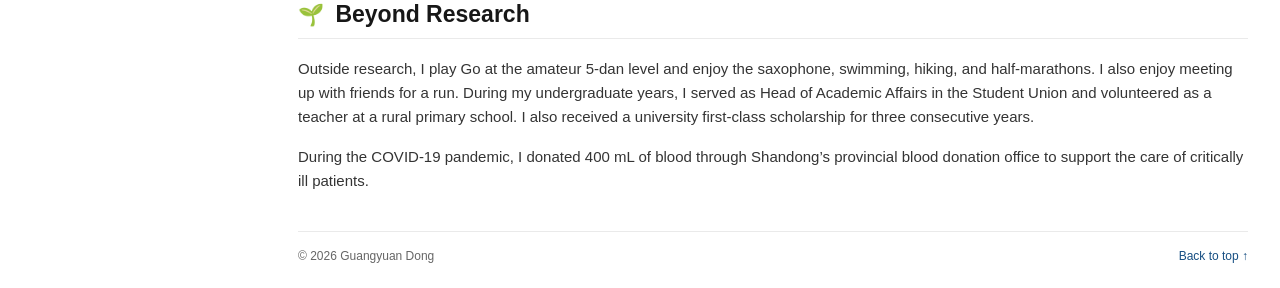
==== commit cbea7909: "Add second-year graduate status to bilingual profile" ====
--- a/index.html
+++ b/index.html
@@ -32,7 +32,7 @@
 <aside class="sidebar" aria-label="Profile">
   <a href="assets/plush-avatar.jpg" class="portrait" aria-label="View my avatar"><img src="assets/plush-avatar.jpg" alt="Plush animal avatar with an indoor waterfall in the background" width="566" height="566" fetchpriority="high"></a>
   <h1>Bill Guangyuan Dong</h1>
-  <p class="institution">Graduate Researcher<br><a href="https://www.nextcenter.org/">NUS–Tsinghua NExT++</a><br>National University of Singapore</p>
+  <p class="institution">Second-year Graduate Student<br><a href="https://www.nextcenter.org/">NUS–Tsinghua NExT++</a><br>National University of Singapore</p>
   <p class="focus">Multimodal AI<br>Agent Memory &amp; RL<br>Efficient LLM Reasoning</p>
   <ul class="contact">
     <li><span aria-hidden="true">📍</span> Singapore</li>
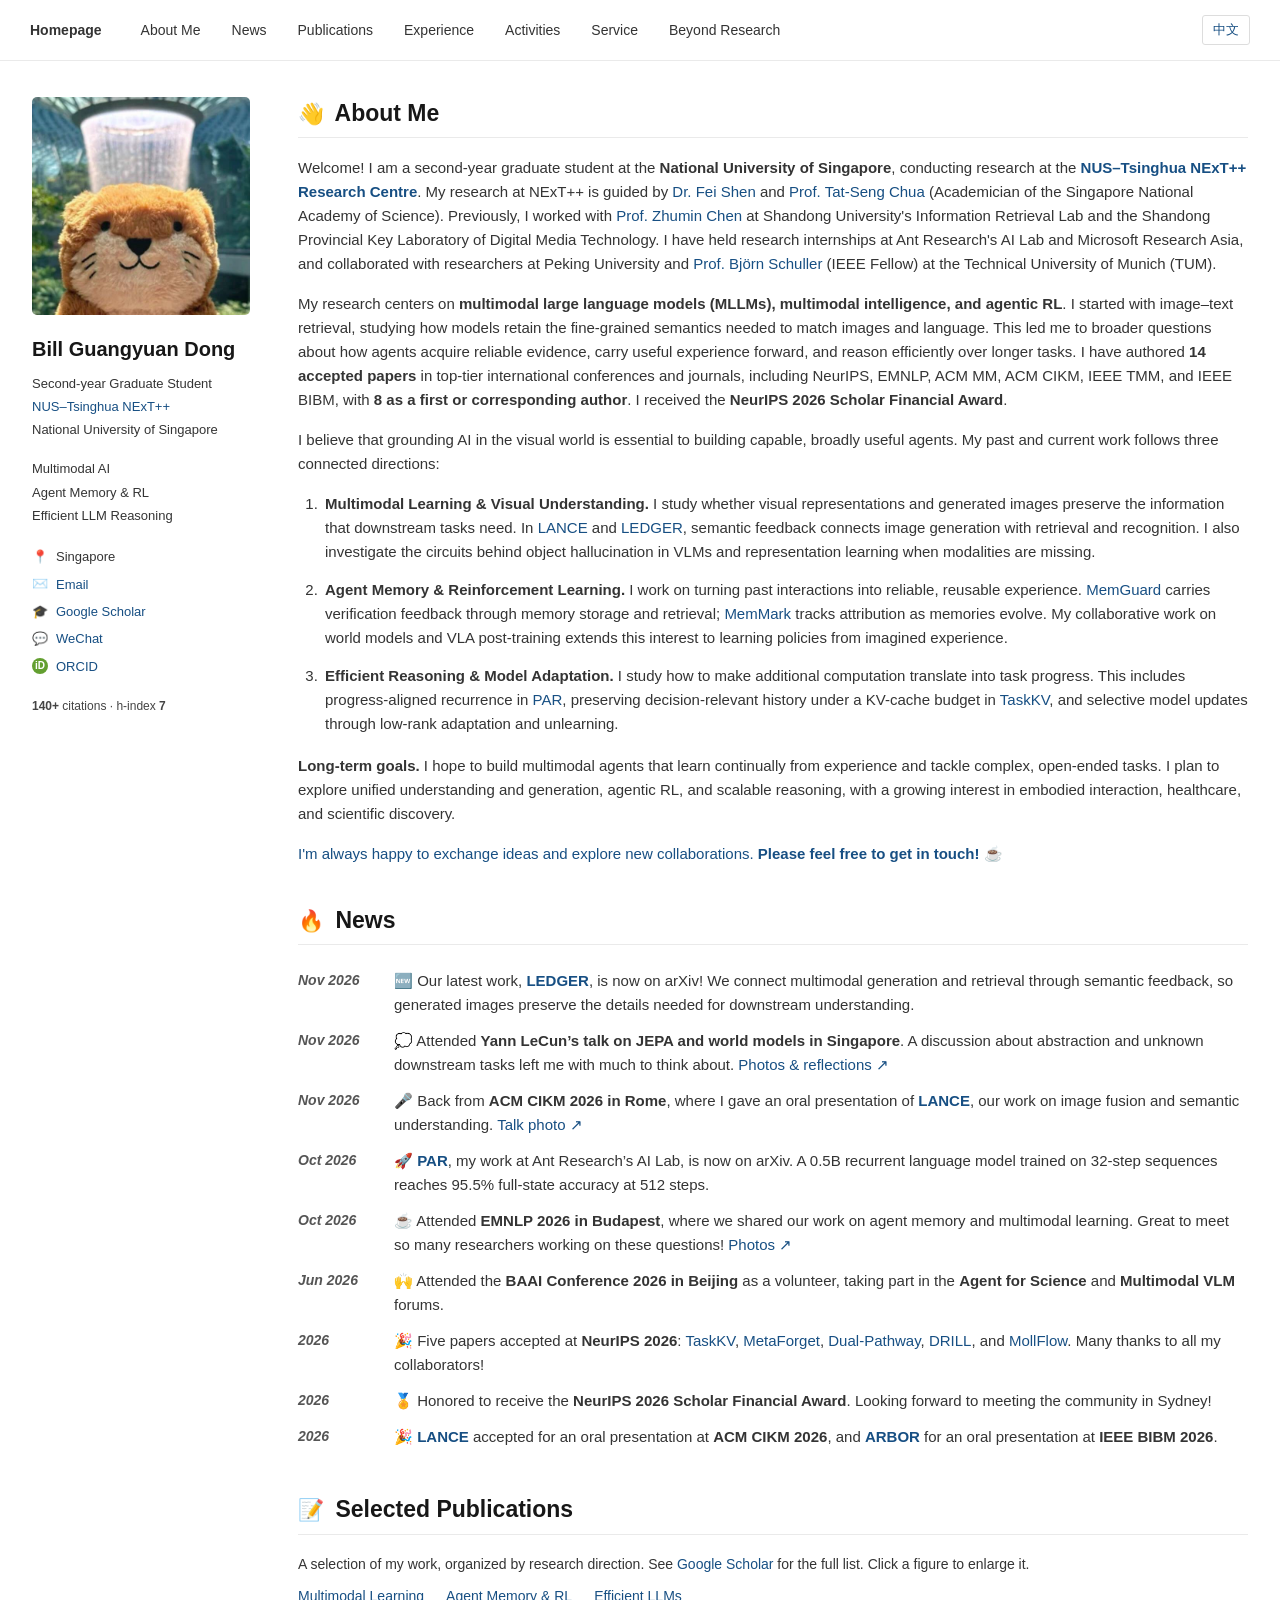
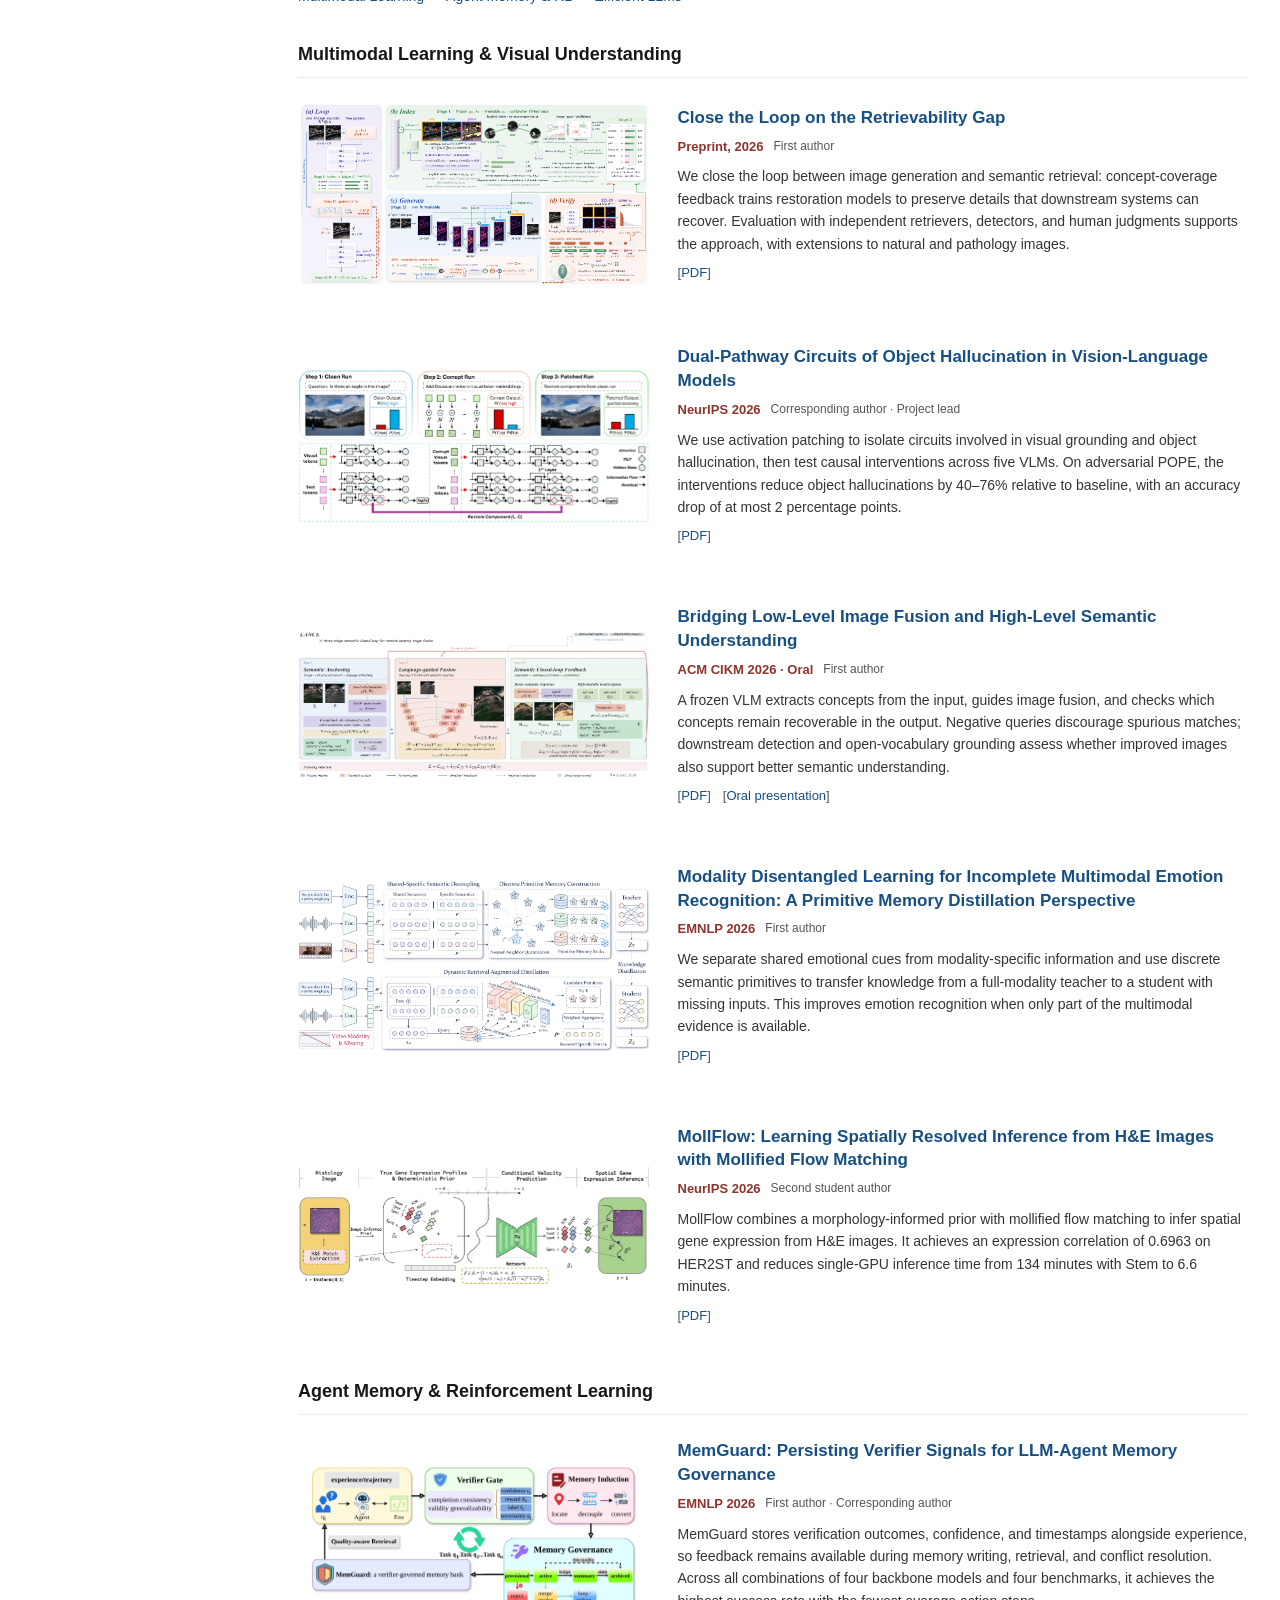
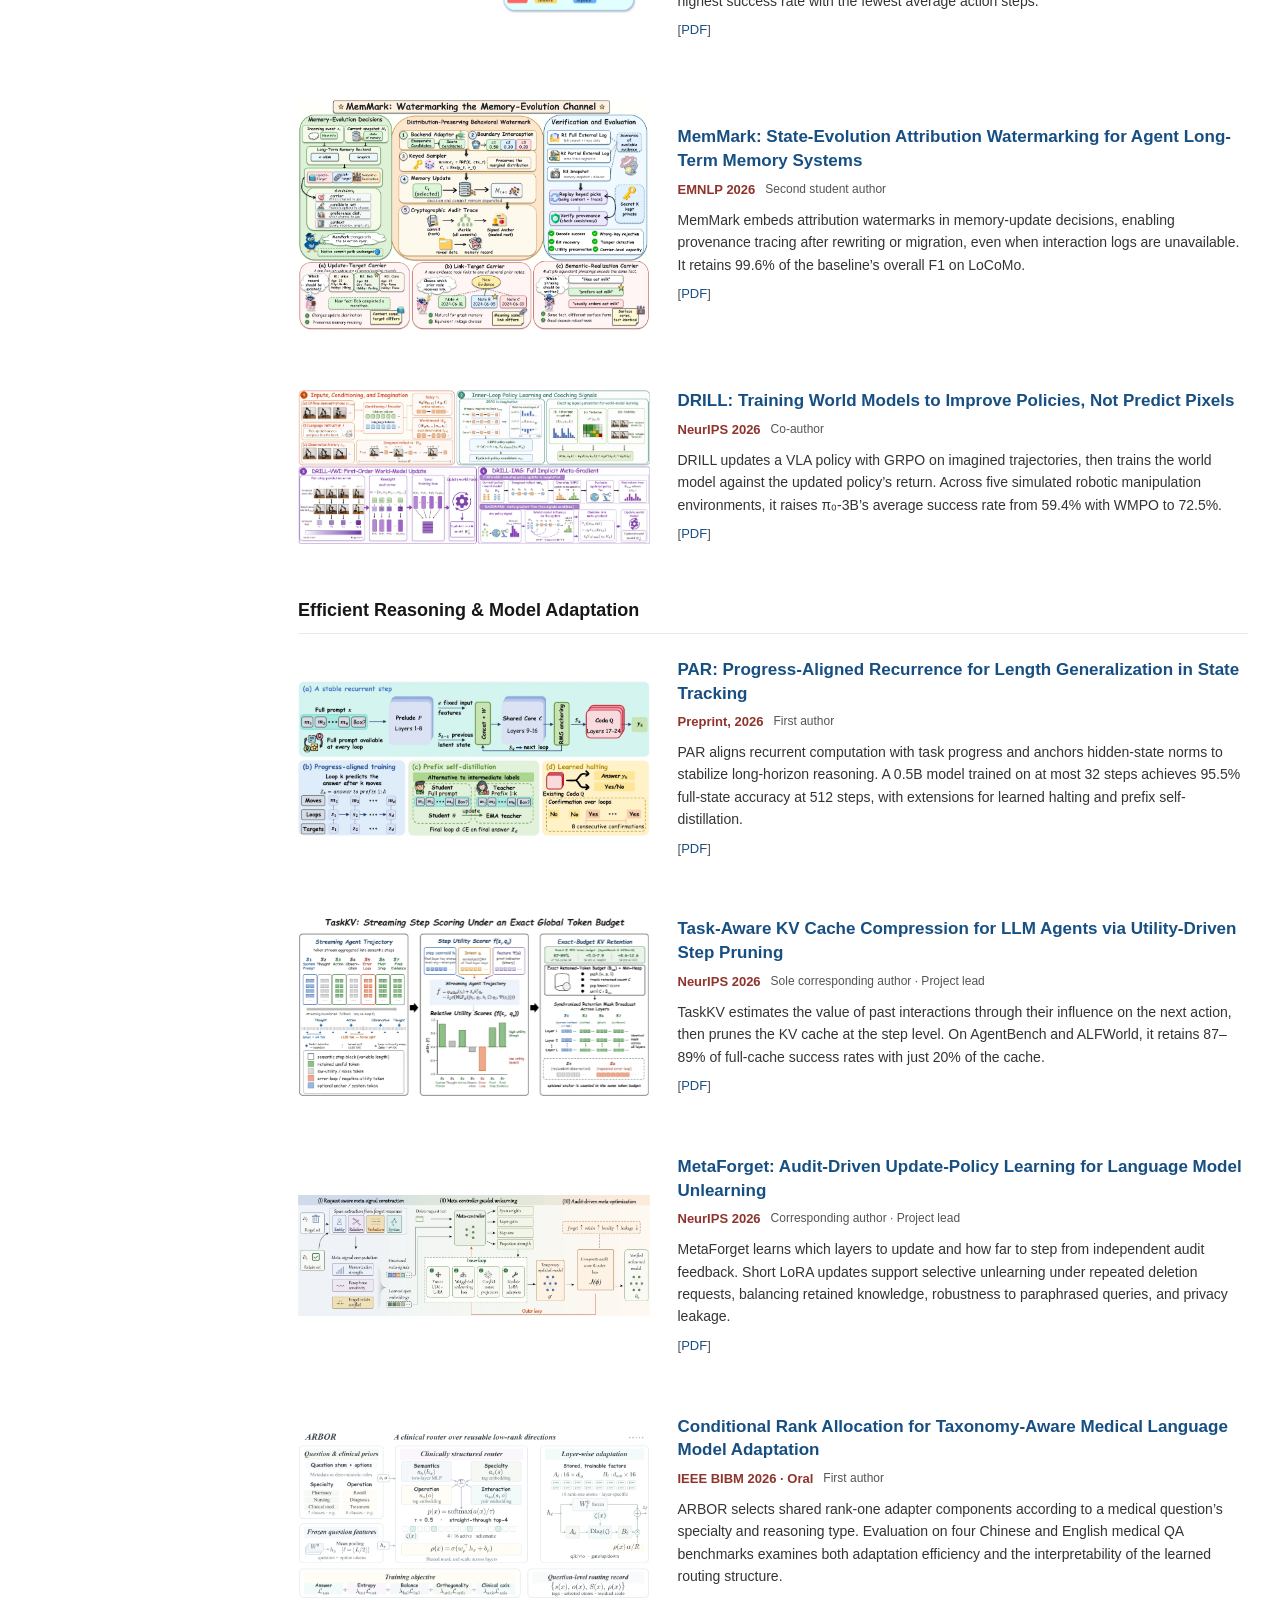
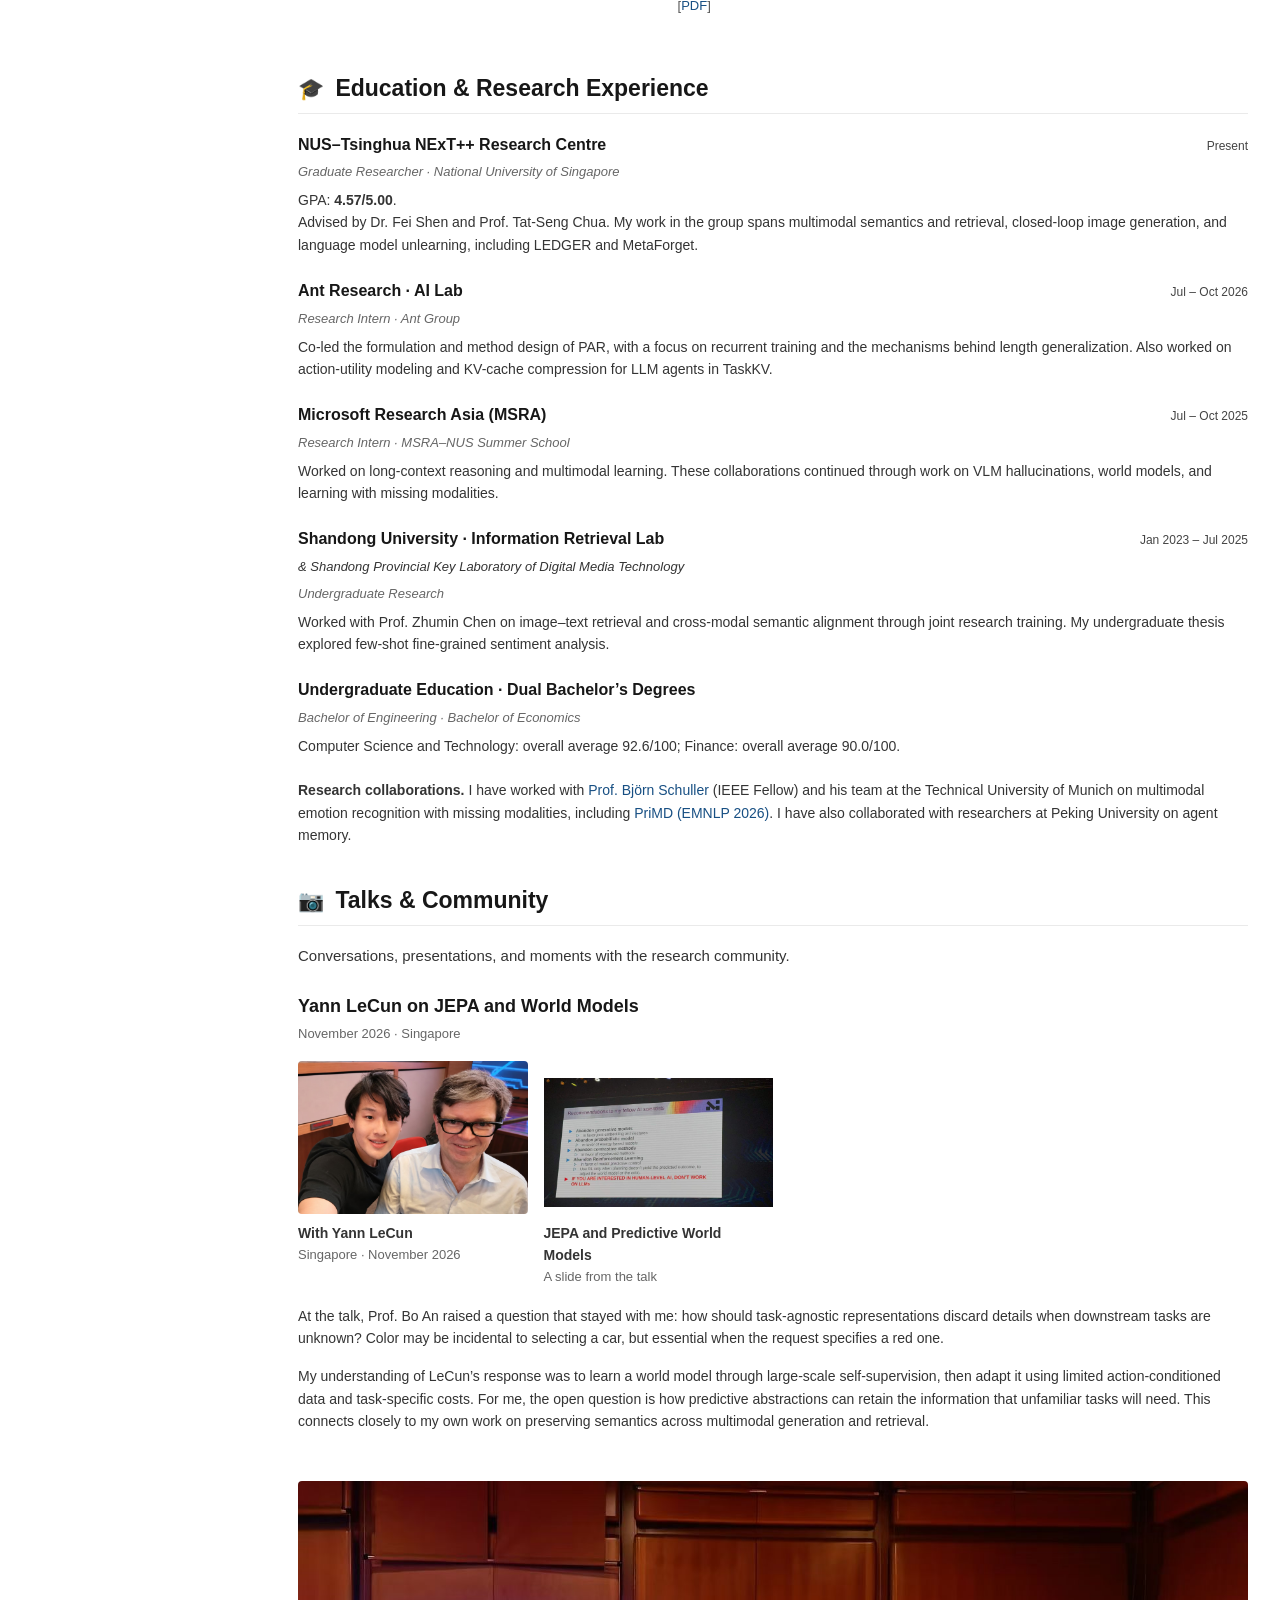
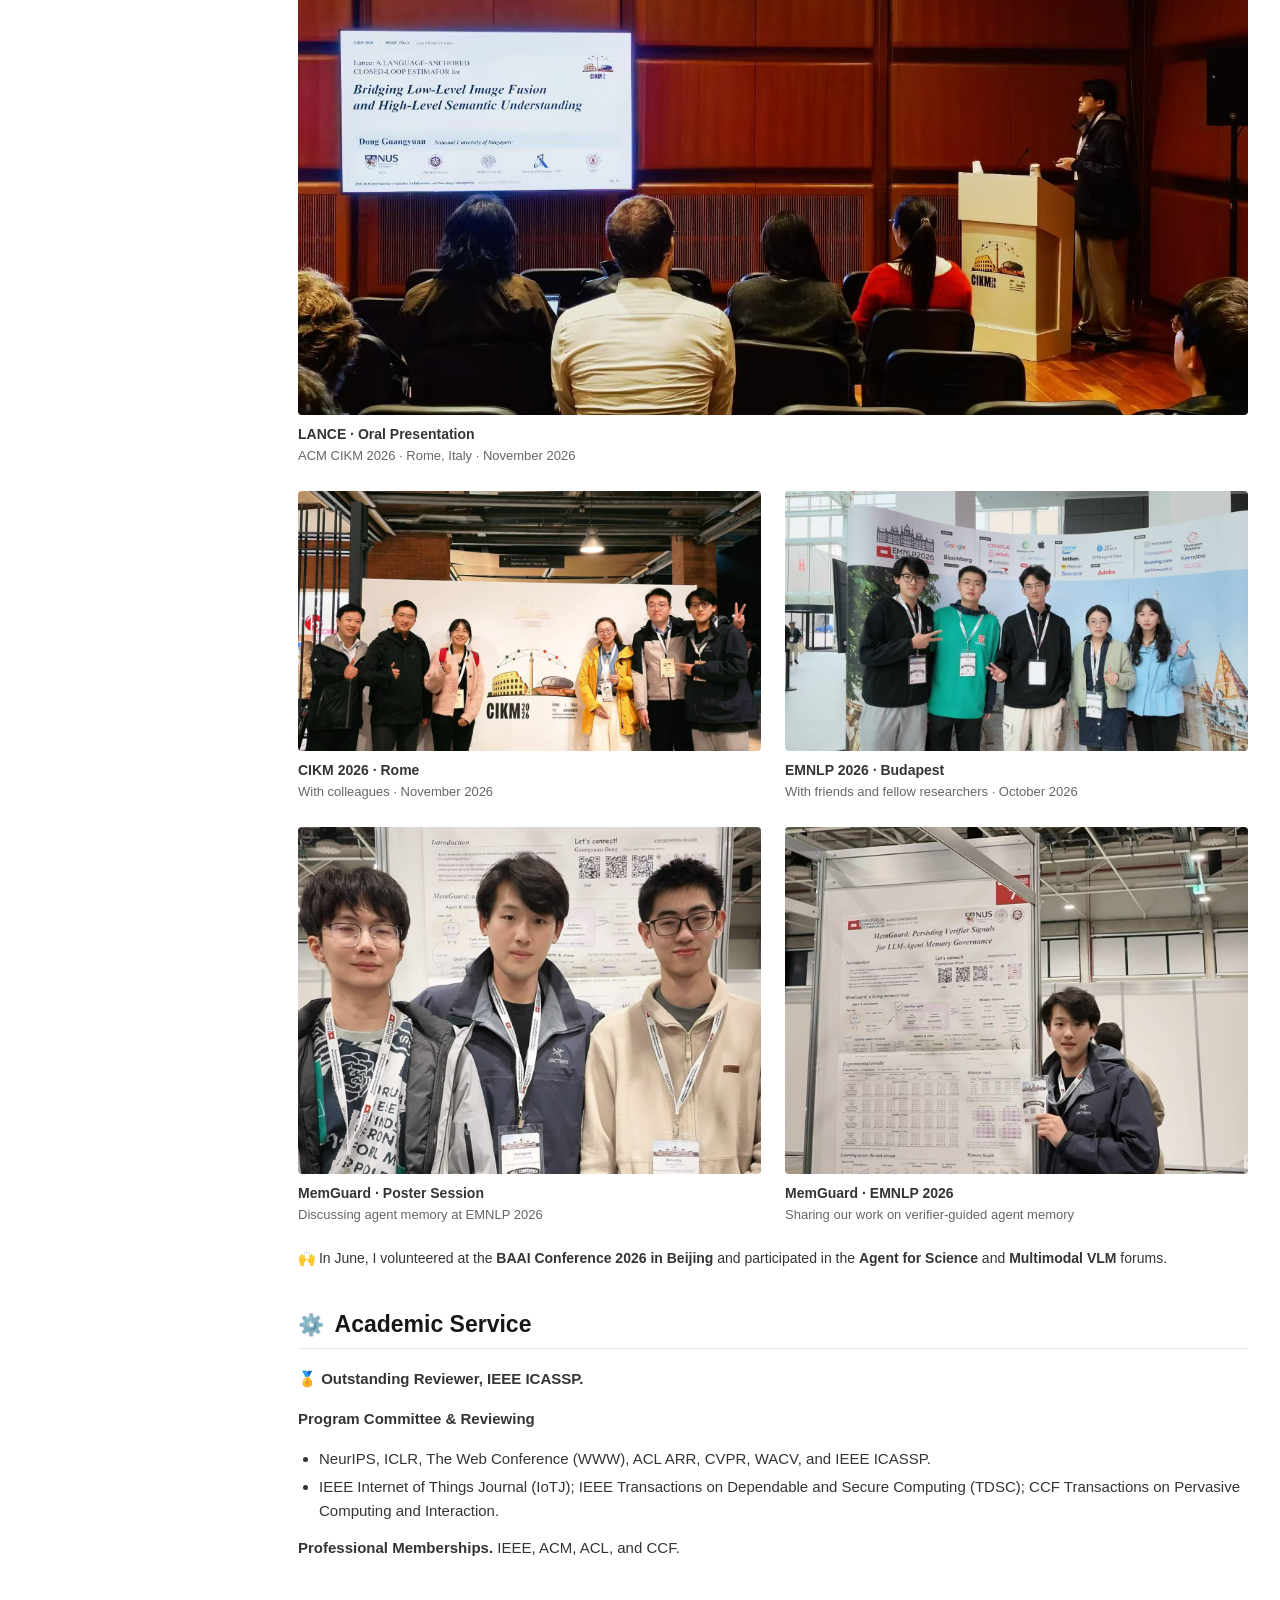
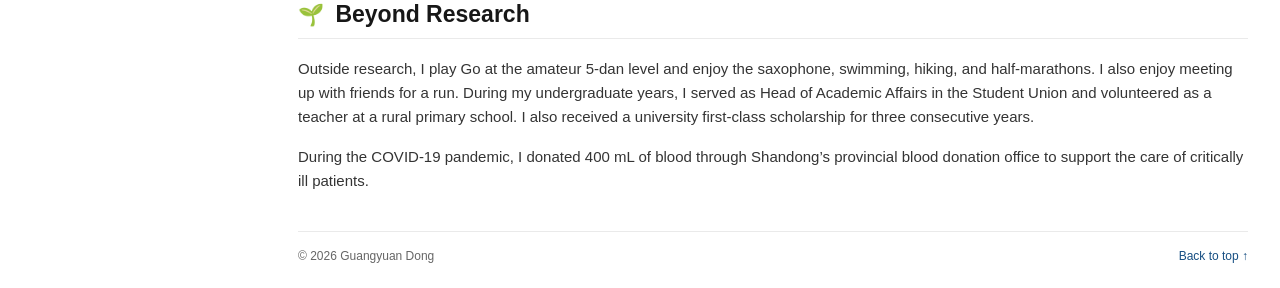
==== commit a17ecbeb: "Keep graduate year consistent in bilingual introductions" ====
--- a/index.html
+++ b/index.html
@@ -46,7 +46,7 @@
 <main id="main">
 <section id="about">
 <h2><span aria-hidden="true">👋</span> About Me</h2>
-<p>Welcome! I am a graduate student at the <strong>National University of Singapore</strong>, conducting research at the <a href="https://www.nextcenter.org/"><strong>NUS–Tsinghua NExT++ Research Centre</strong></a>. My research at NExT++ is guided by <a href="https://muzishen.github.io/">Dr. Fei Shen</a> and <a href="https://www.chuatatseng.com/">Prof. Tat-Seng Chua</a> (Academician of the Singapore National Academy of Science). Previously, I worked with <a href="https://gail.sdu.edu.cn/~zhuminchen/~zhuminchen_en.htm">Prof. Zhumin Chen</a> at Shandong University's Information Retrieval Lab and the Shandong Provincial Key Laboratory of Digital Media Technology. I have held research internships at Ant Research's AI Lab and Microsoft Research Asia, and collaborated with researchers at Peking University and <a href="https://www.professoren.tum.de/en/schuller-bjoern">Prof. Björn Schuller</a> (IEEE Fellow) at the Technical University of Munich (TUM).</p>
+<p>Welcome! I am a second-year graduate student at the <strong>National University of Singapore</strong>, conducting research at the <a href="https://www.nextcenter.org/"><strong>NUS–Tsinghua NExT++ Research Centre</strong></a>. My research at NExT++ is guided by <a href="https://muzishen.github.io/">Dr. Fei Shen</a> and <a href="https://www.chuatatseng.com/">Prof. Tat-Seng Chua</a> (Academician of the Singapore National Academy of Science). Previously, I worked with <a href="https://gail.sdu.edu.cn/~zhuminchen/~zhuminchen_en.htm">Prof. Zhumin Chen</a> at Shandong University's Information Retrieval Lab and the Shandong Provincial Key Laboratory of Digital Media Technology. I have held research internships at Ant Research's AI Lab and Microsoft Research Asia, and collaborated with researchers at Peking University and <a href="https://www.professoren.tum.de/en/schuller-bjoern">Prof. Björn Schuller</a> (IEEE Fellow) at the Technical University of Munich (TUM).</p>
 <p>My research centers on <strong>multimodal large language models (MLLMs), multimodal intelligence, and agentic RL</strong>. I started with image–text retrieval, studying how models retain the fine-grained semantics needed to match images and language. This led me to broader questions about how agents acquire reliable evidence, carry useful experience forward, and reason efficiently over longer tasks. I have authored <strong>14 accepted papers</strong> in top-tier international conferences and journals, including NeurIPS, EMNLP, ACM MM, ACM CIKM, IEEE TMM, and IEEE BIBM, with <strong>8 as a first or corresponding author</strong>. I received the <strong>NeurIPS 2026 Scholar Financial Award</strong>.</p>
 <p>I believe that grounding AI in the visual world is essential to building capable, broadly useful agents. My past and current work follows three connected directions:</p>
 <ol class="research" id="research">
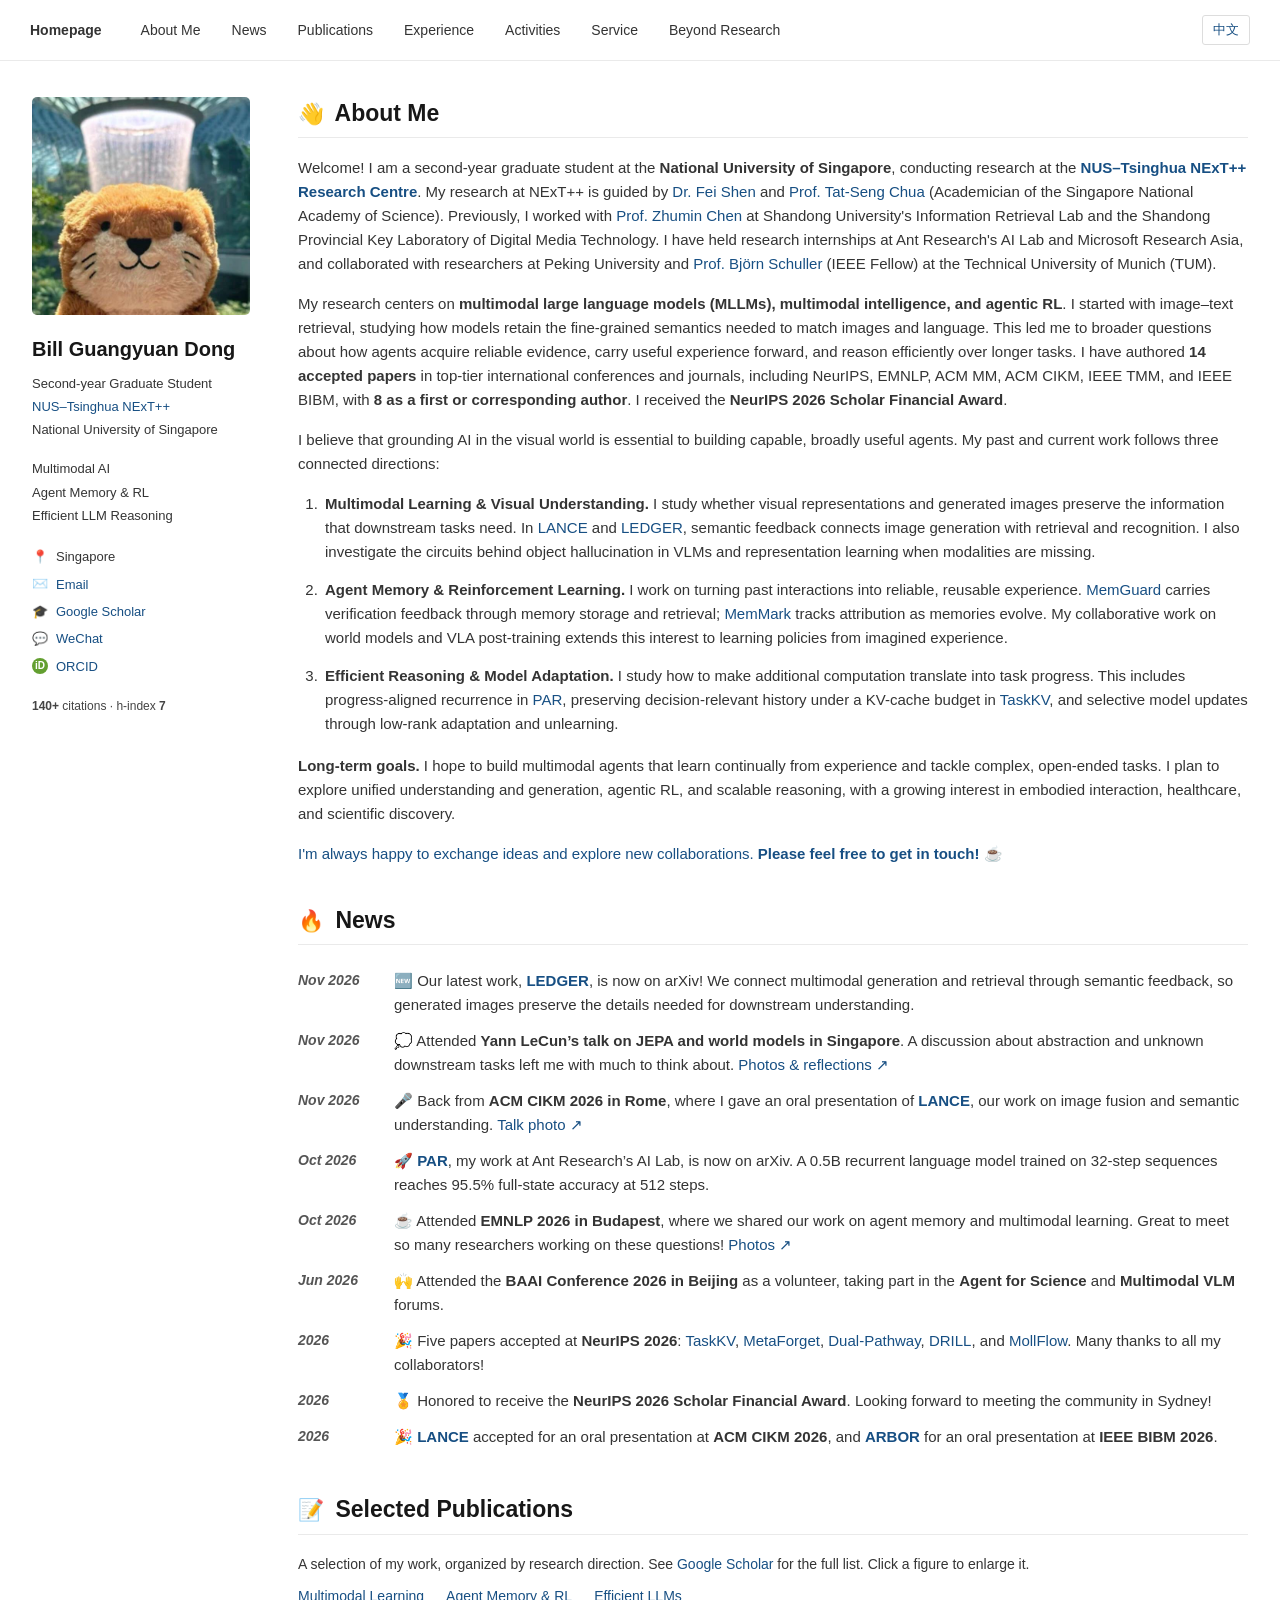
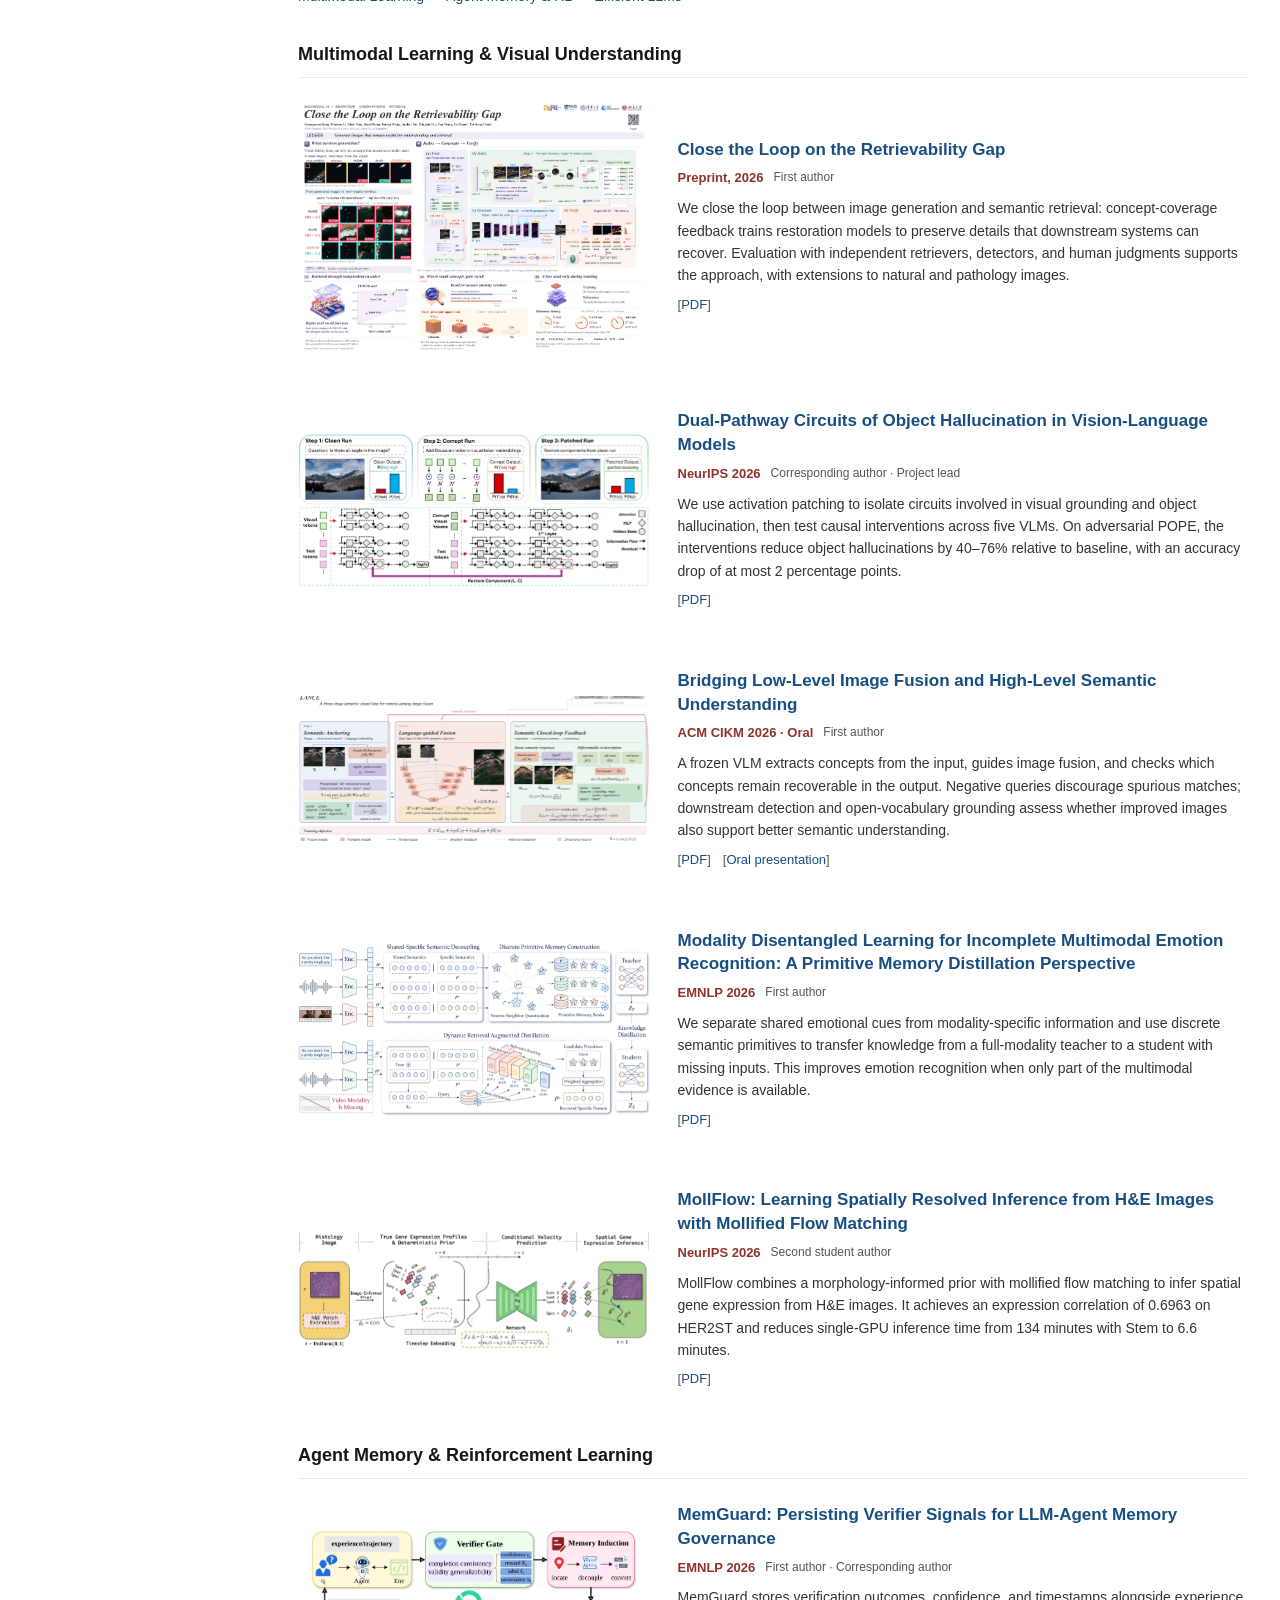
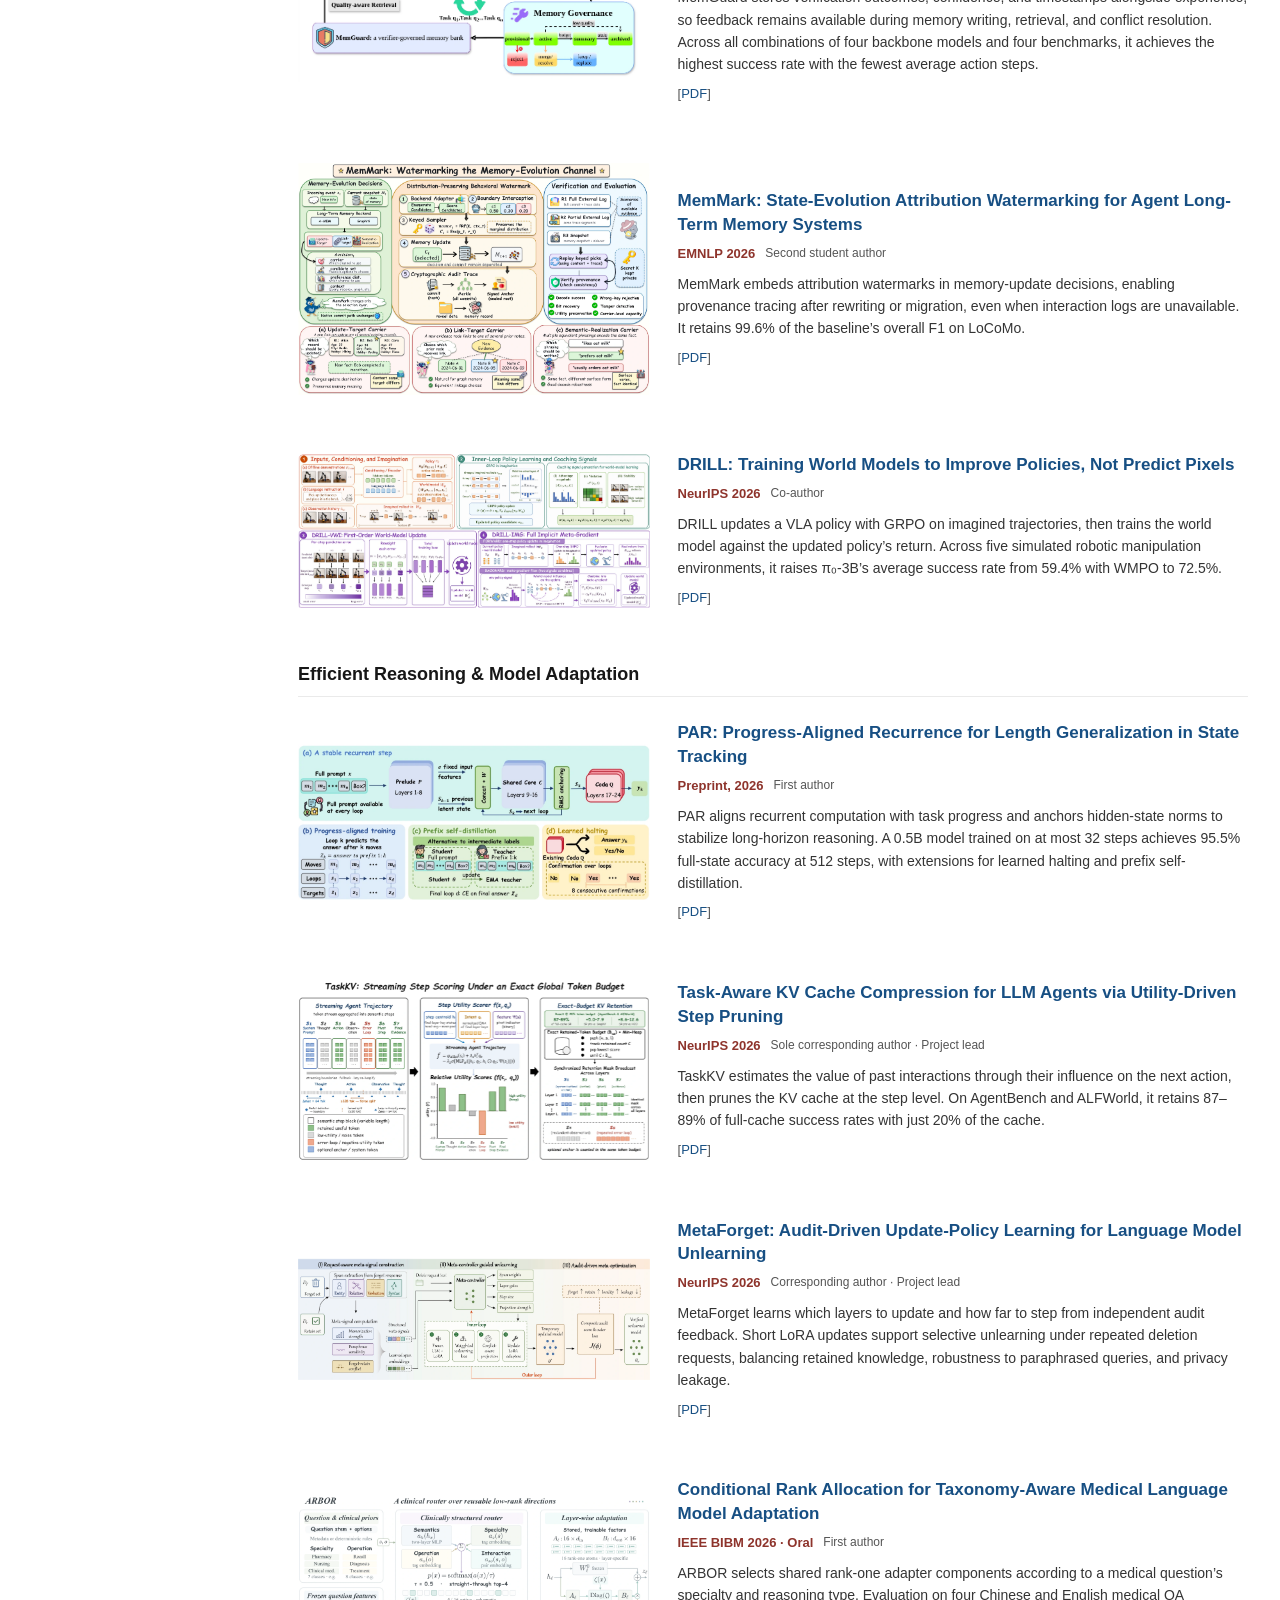
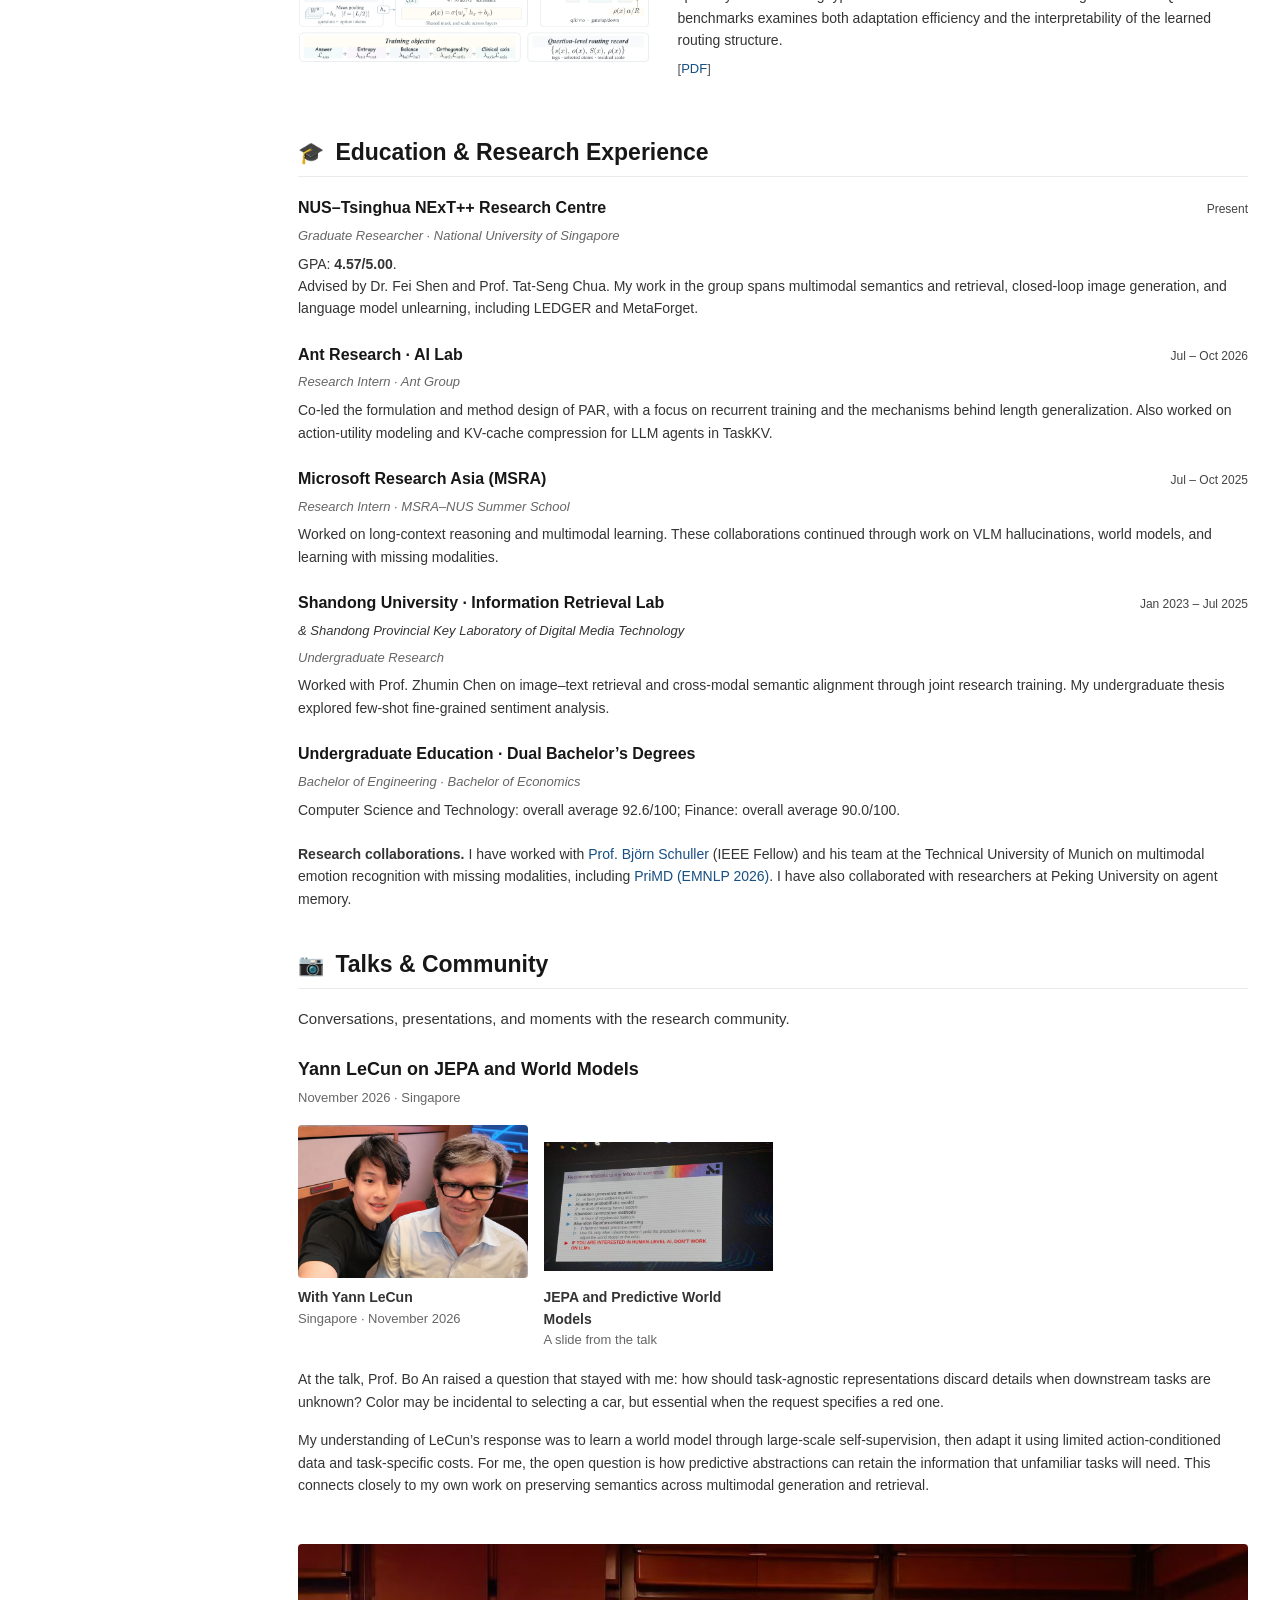
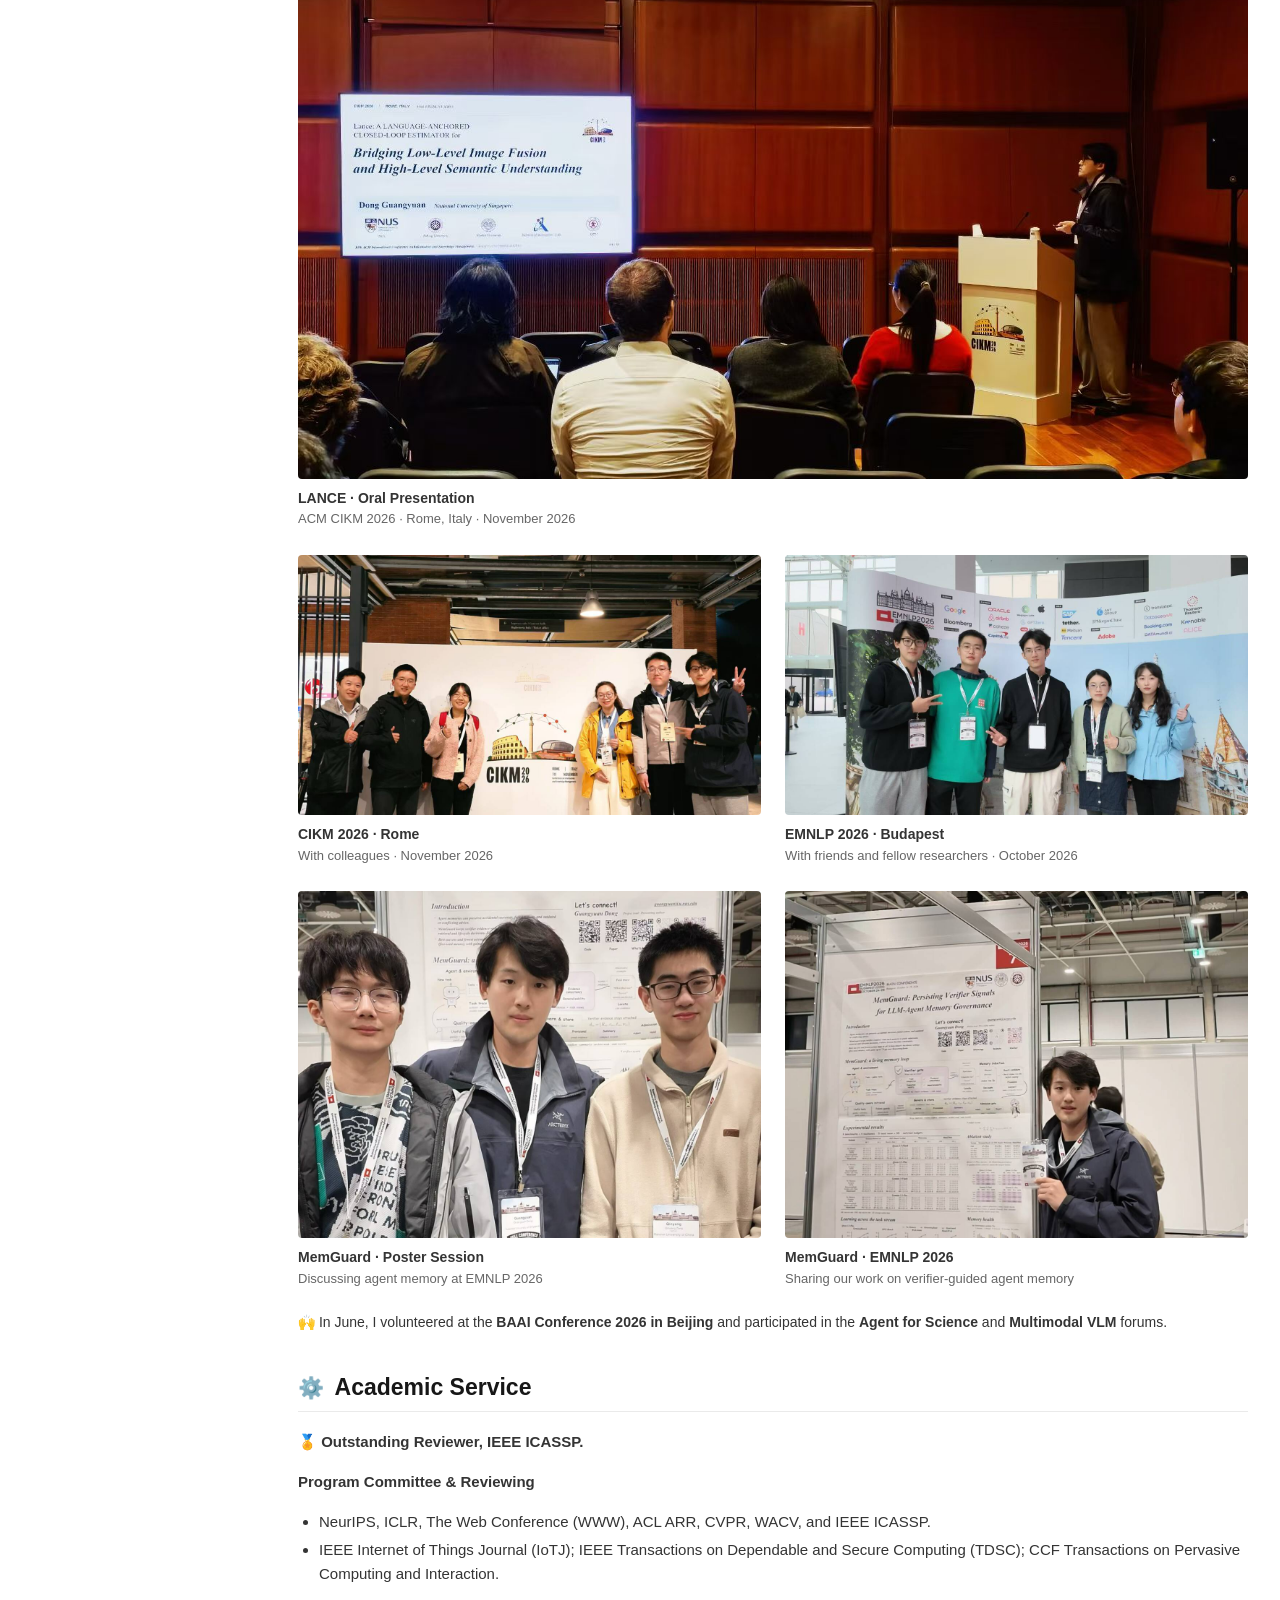
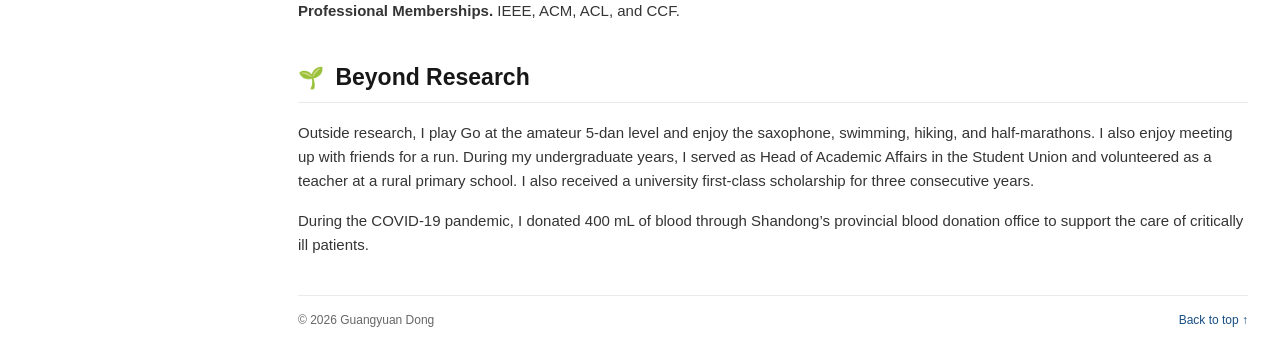
==== commit 74bb02f9: "Show the revised LEDGER poster on both homepages" ====
--- a/index.html
+++ b/index.html
@@ -13,7 +13,7 @@
 <title>Guangyuan Dong · Homepage</title>
 <link rel="icon" href="assets/favicon.svg" type="image/svg+xml">
 <link rel="stylesheet" href="style.css?v=20261126-bilingual">
-<script src="site.js?v=20261126-bilingual" defer></script>
+<script src="site.js?v=20261128-poster" defer></script>
 <link rel="alternate" hreflang="en" href="https://chatdgy.github.io/">
 <link rel="alternate" hreflang="zh-CN" href="https://chatdgy.github.io/zh.html">
 <link rel="alternate" hreflang="x-default" href="https://chatdgy.github.io/">
@@ -77,8 +77,8 @@
 <nav class="paper-nav" aria-label="Research areas"><a href="#vision">Multimodal Learning</a><a href="#agent">Agent Memory &amp; RL</a><a href="#reasoning">Efficient LLMs</a></nav>
 <div class="pub-group" id="vision"><h3 class="group-heading">Multimodal Learning &amp; Visual Understanding</h3>
 <article class="paper" id="paper-ledger">
-  <a class="paper-figure zoom" href="assets/figures/ledger-framework-20261124.png" data-caption="Figure 3. LEDGER: concept indexing, image generation, and semantic readback." data-source="https://arxiv.org/html/2611.28146v1#S4.F3" aria-label="Enlarge the ledger framework figure">
-    <img src="assets/figures/ledger-framework-20261124.png" width="2664" height="1404" loading="lazy" alt="Figure 3. LEDGER: concept indexing, image generation, and semantic readback.">
+  <a class="paper-figure zoom" href="assets/figures/ledger-poster-v5.webp" data-kind="poster" data-caption="LEDGER research poster showing concept indexing, generation and retrieval results." data-source="assets/figures/ledger-poster-v5.webp" aria-label="Enlarge the LEDGER research poster">
+    <img src="assets/figures/ledger-poster-v5-thumb.webp" width="960" height="680" loading="lazy" alt="LEDGER research poster showing concept indexing, generation and retrieval results.">
   </a>
   <div class="paper-content">
     <h4 class="paper-title"><a href="https://arxiv.org/pdf/2611.28146#page=1">Close the Loop on the Retrievability Gap</a></h4>
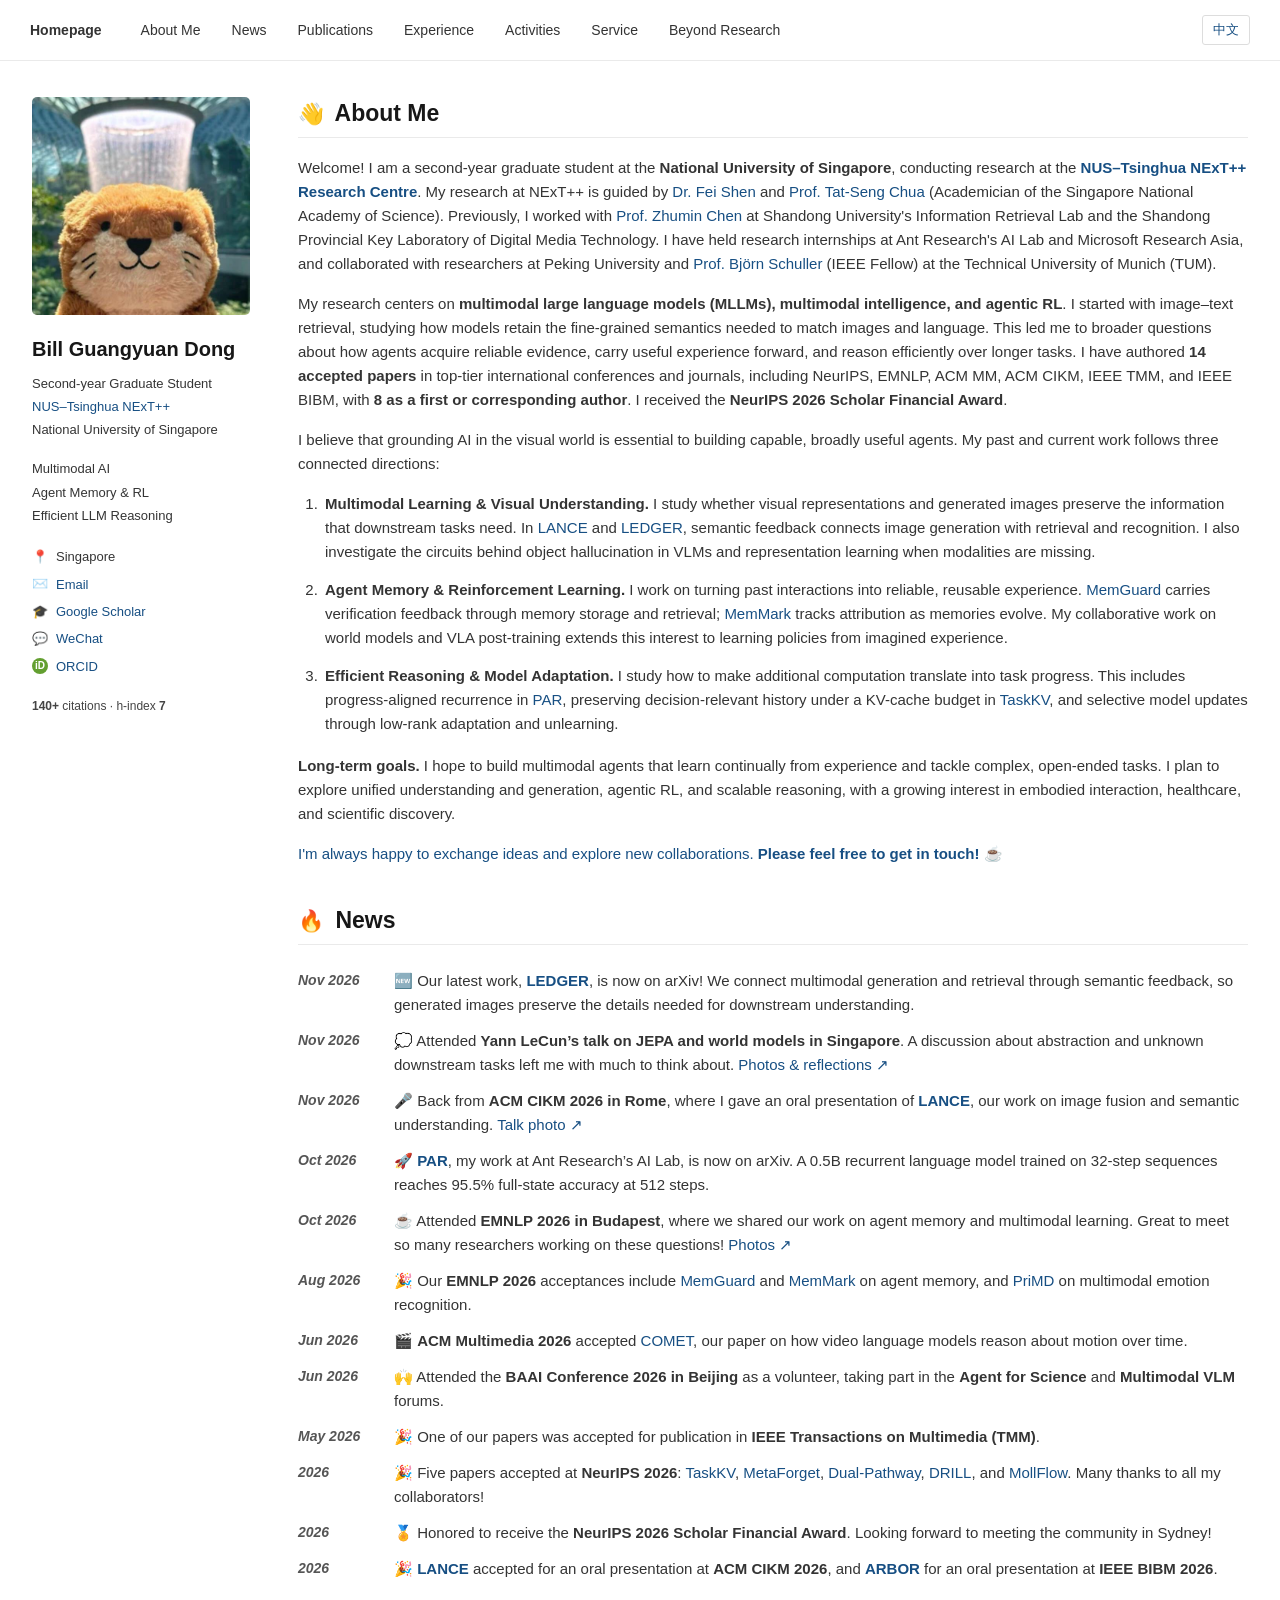
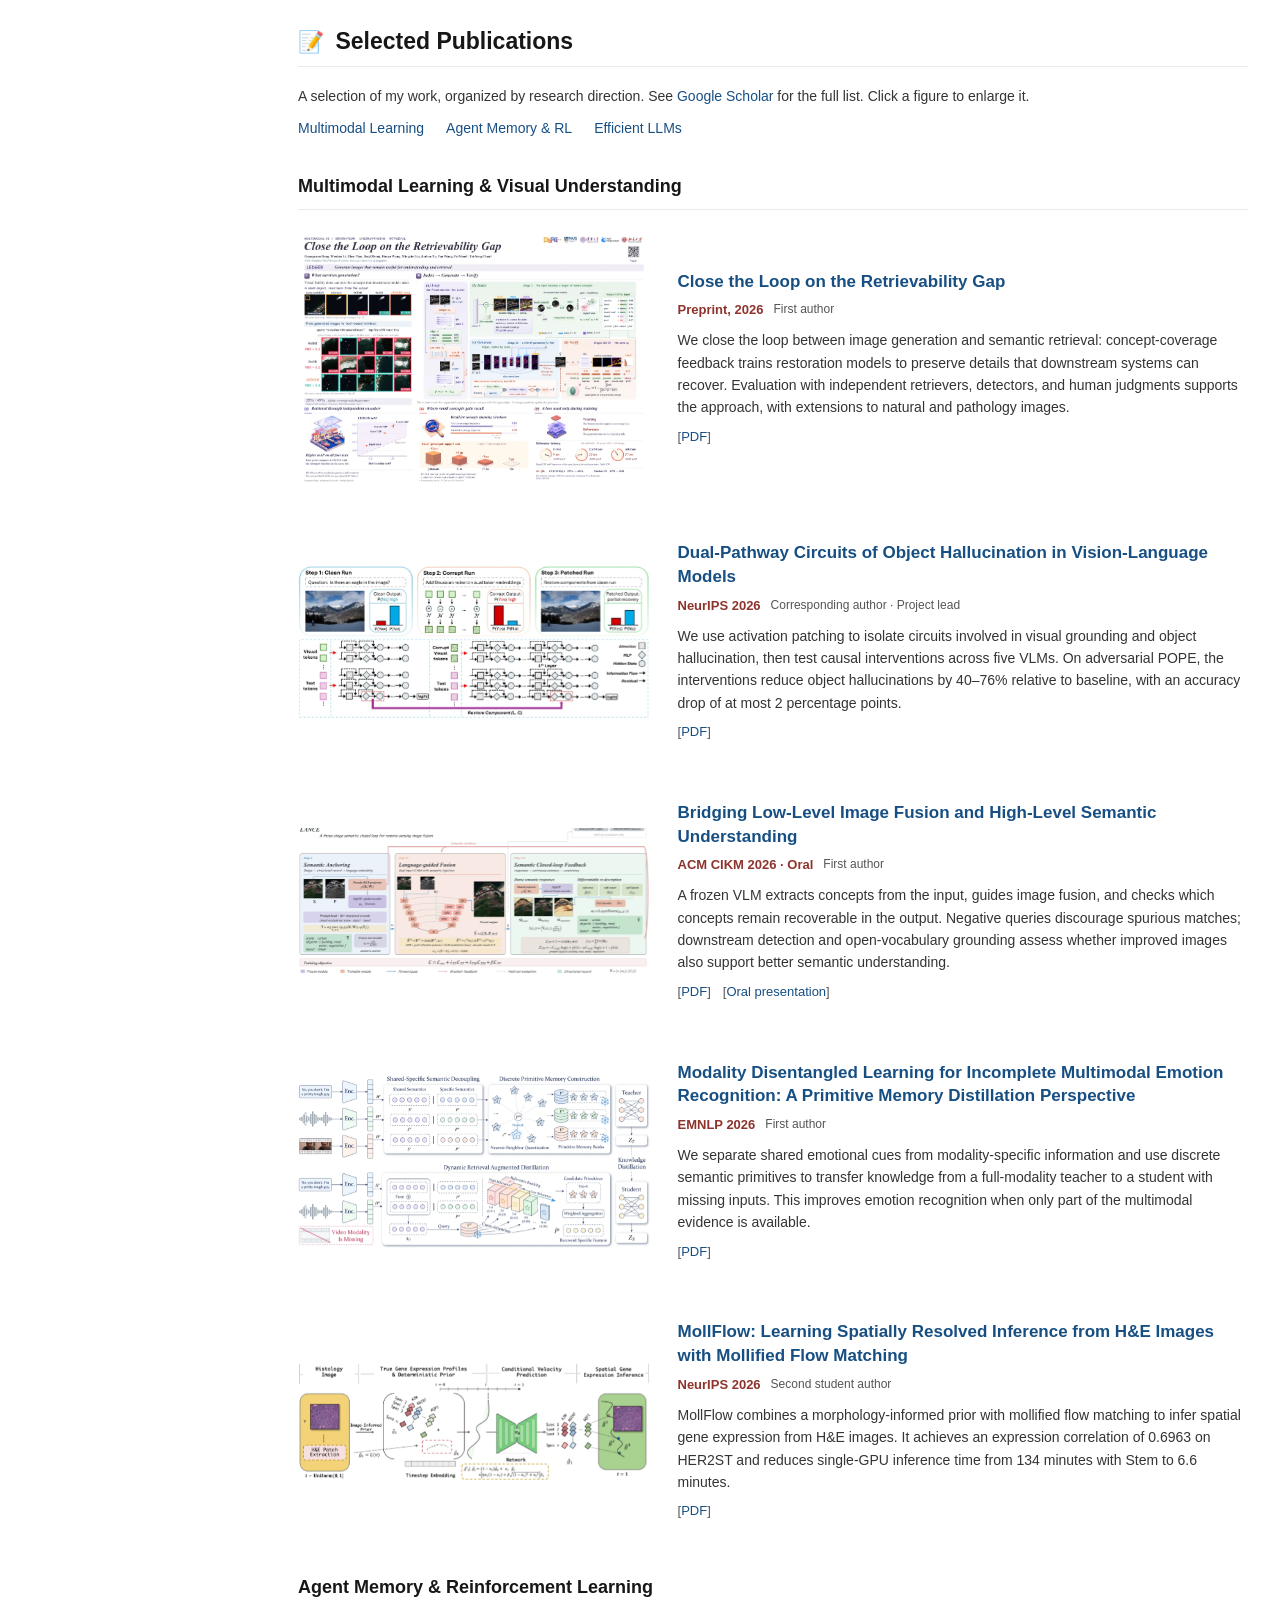
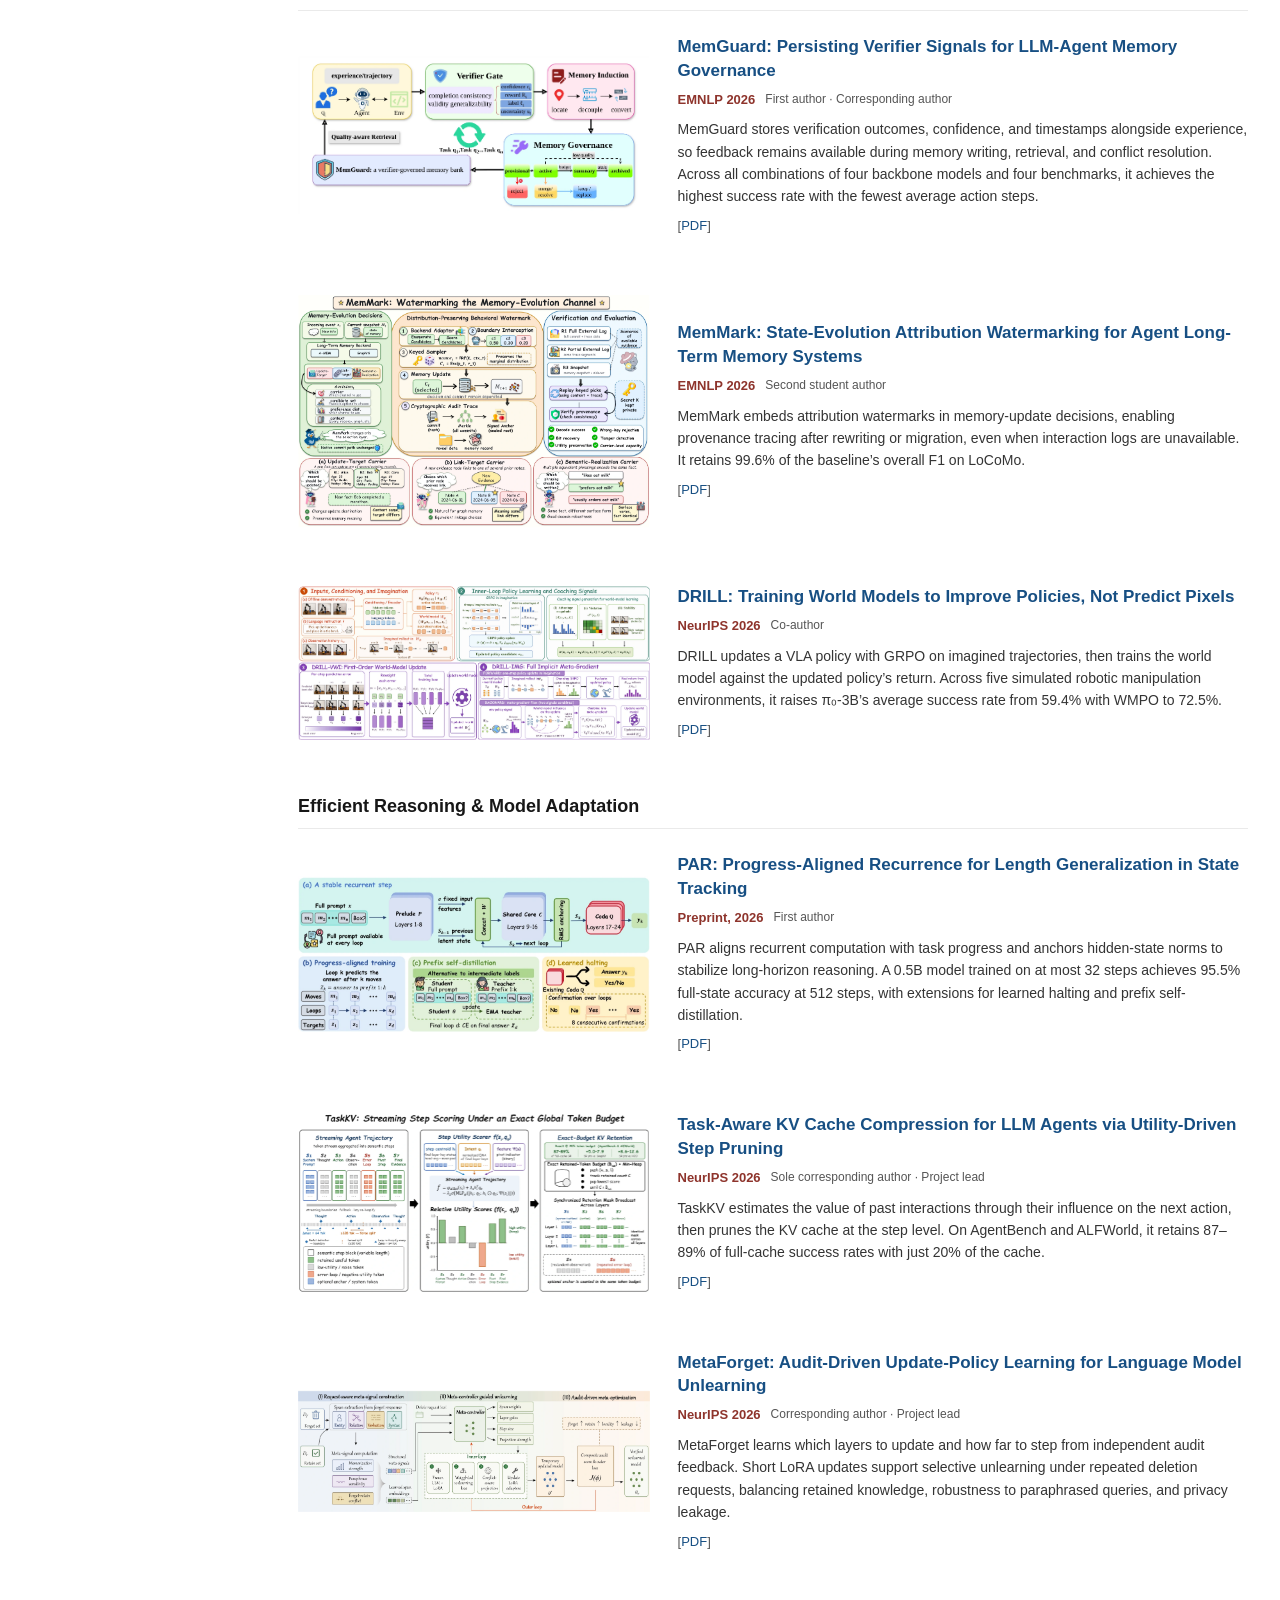
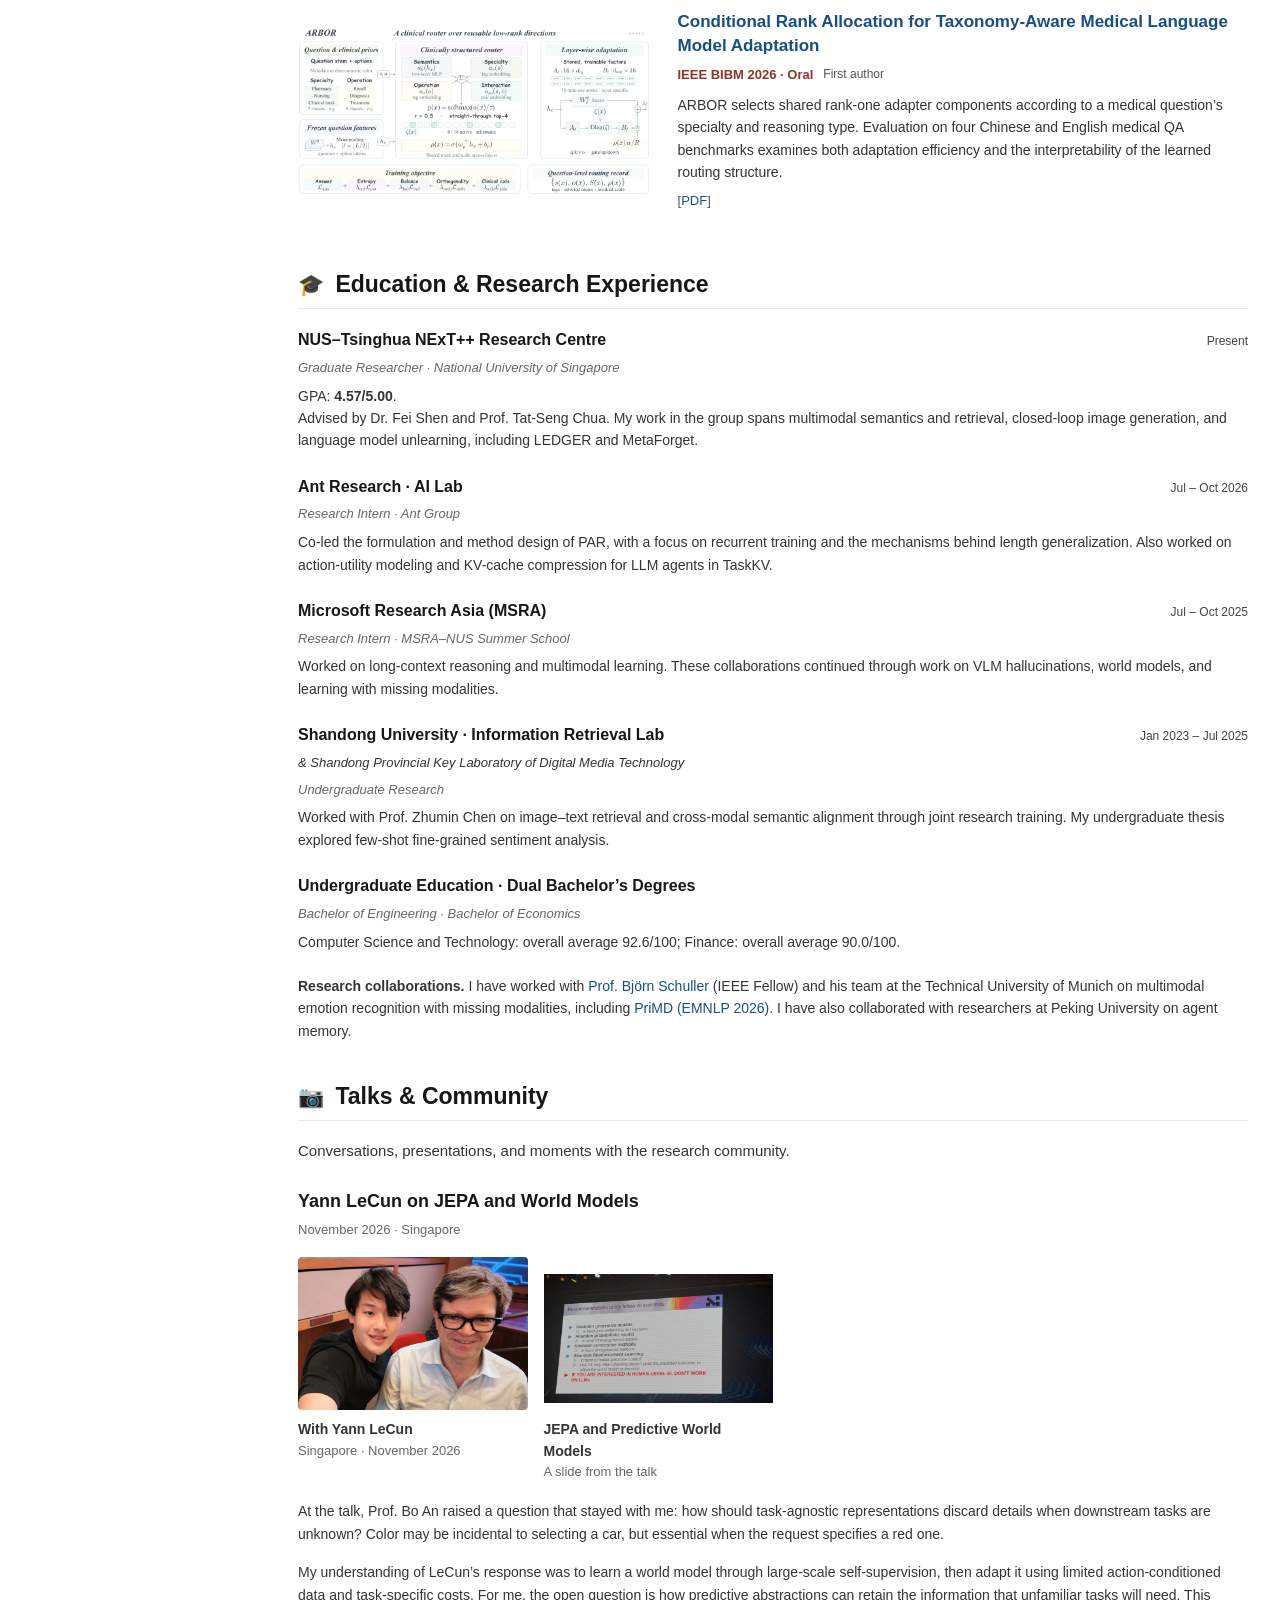
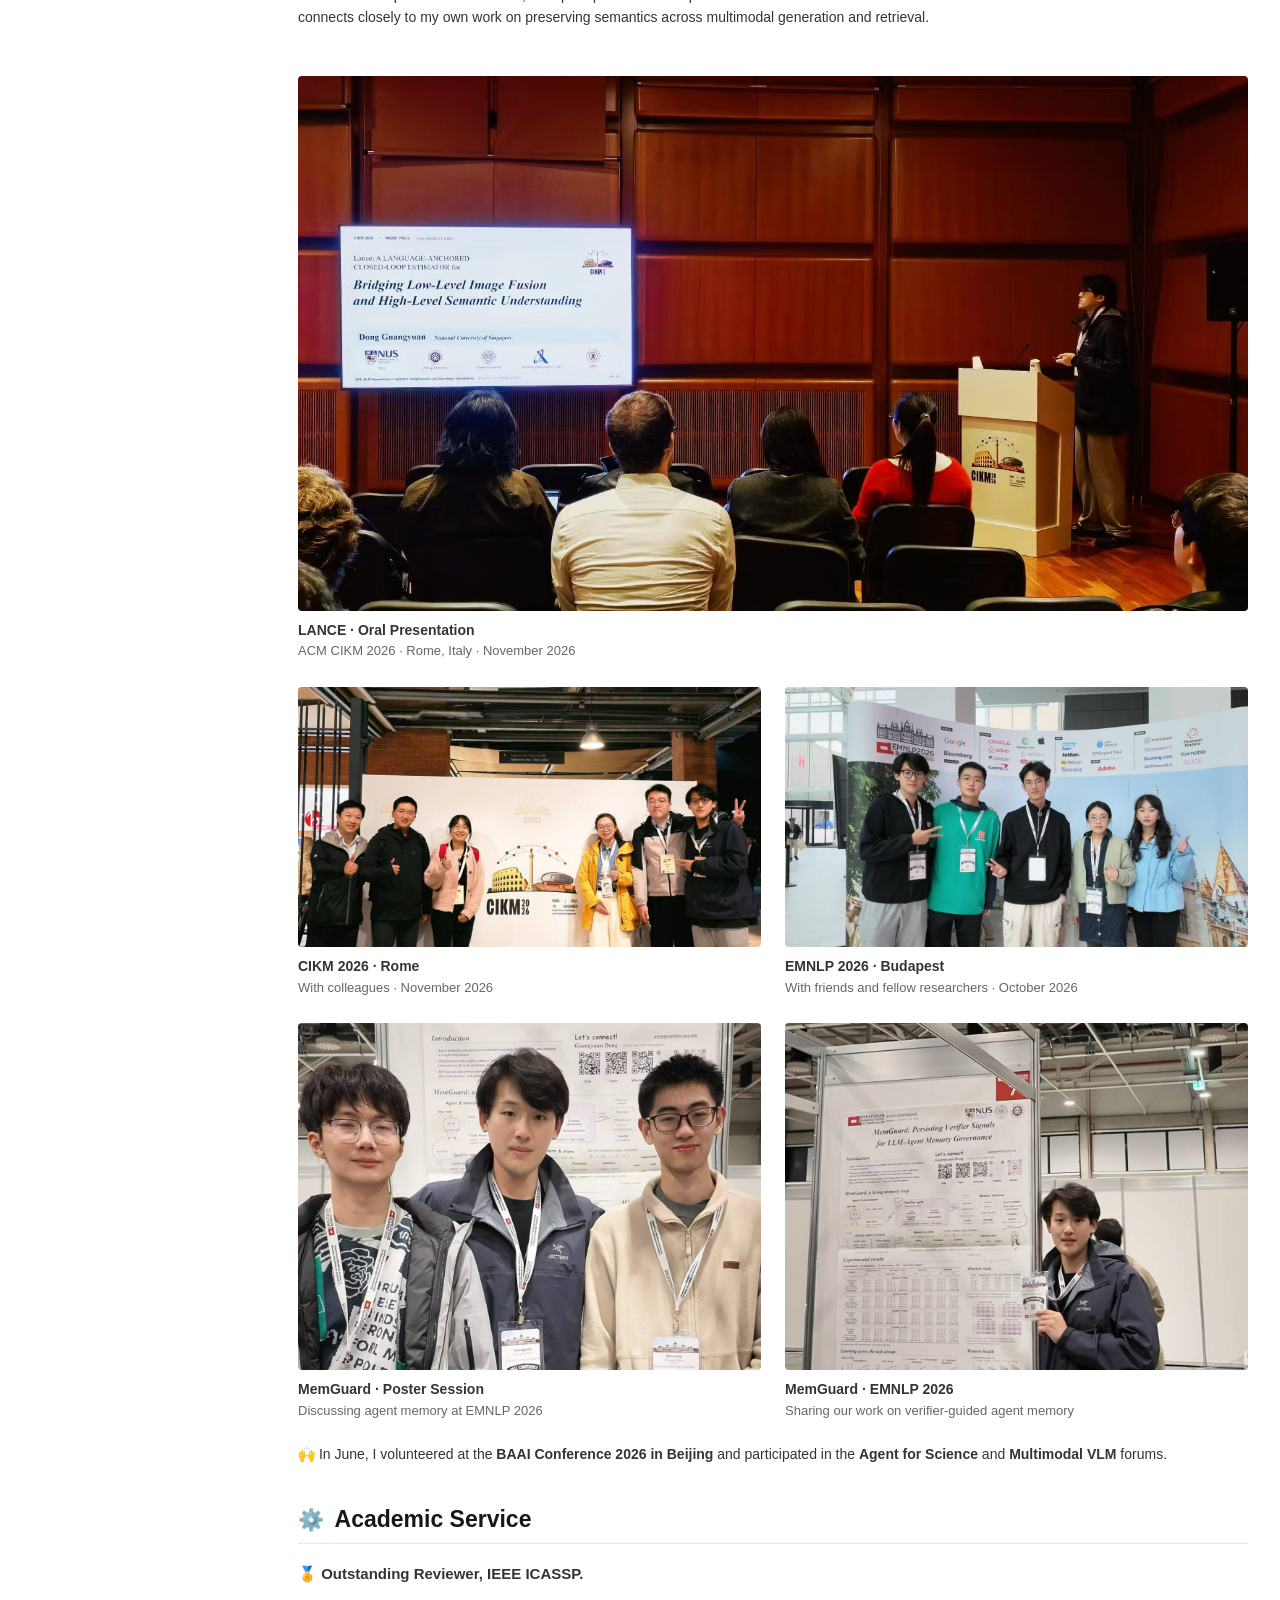
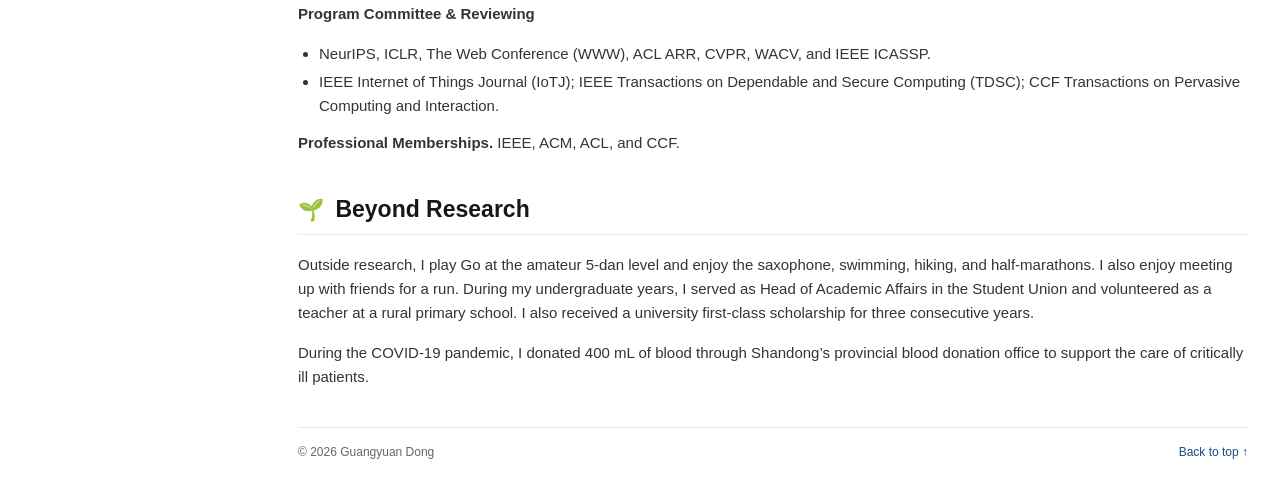
==== commit 713cf182: "Add acceptance news and update the LEDGER poster author order" ====
--- a/index.html
+++ b/index.html
@@ -65,7 +65,10 @@
   <li><time datetime="2026-11">Nov 2026</time><span>🎤 Back from <strong>ACM CIKM 2026 in Rome</strong>, where I gave an oral presentation of <a href="#paper-lance"><strong>LANCE</strong></a>, our work on image fusion and semantic understanding. <a href="#lance-oral">Talk photo ↗</a></span></li>
   <li><time datetime="2026-10">Oct 2026</time><span>🚀 <a href="#paper-par"><strong>PAR</strong></a>, my work at Ant Research’s AI Lab, is now on arXiv. A 0.5B recurrent language model trained on 32-step sequences reaches 95.5% full-state accuracy at 512 steps.</span></li>
   <li><time datetime="2026-10">Oct 2026</time><span>☕ Attended <strong>EMNLP 2026 in Budapest</strong>, where we shared our work on agent memory and multimodal learning. Great to meet so many researchers working on these questions! <a href="#activities">Photos ↗</a></span></li>
+  <li><time datetime="2026-08">Aug 2026</time><span>🎉 Our <strong>EMNLP 2026</strong> acceptances include <a href="#paper-memguard">MemGuard</a> and <a href="#paper-memmark">MemMark</a> on agent memory, and <a href="#paper-primd">PriMD</a> on multimodal emotion recognition.</span></li>
+  <li><time datetime="2026-06">Jun 2026</time><span>🎬 <strong>ACM Multimedia 2026</strong> accepted <a href="https://arxiv.org/pdf/2608.21030#page=1">COMET</a>, our paper on how video language models reason about motion over time.</span></li>
   <li><time datetime="2026-06">Jun 2026</time><span>🙌 Attended the <strong>BAAI Conference 2026 in Beijing</strong> as a volunteer, taking part in the <strong>Agent for Science</strong> and <strong>Multimodal VLM</strong> forums.</span></li>
+  <li><time datetime="2026-05">May 2026</time><span>🎉 One of our papers was accepted for publication in <strong>IEEE Transactions on Multimedia (TMM)</strong>.</span></li>
   <li><time datetime="2026">2026</time><span>🎉 Five papers accepted at <strong>NeurIPS 2026</strong>: <a href="#paper-taskkv">TaskKV</a>, <a href="#paper-metaforget">MetaForget</a>, <a href="#paper-dual-pathway">Dual-Pathway</a>, <a href="#paper-drill">DRILL</a>, and <a href="#paper-mollflow">MollFlow</a>. Many thanks to all my collaborators!</span></li>
   <li><time datetime="2026">2026</time><span>🏅 Honored to receive the <strong>NeurIPS 2026 Scholar Financial Award</strong>. Looking forward to meeting the community in Sydney!</span></li>
   <li><time datetime="2026">2026</time><span>🎉 <a href="#paper-lance"><strong>LANCE</strong></a> accepted for an oral presentation at <strong>ACM CIKM 2026</strong>, and <a href="#paper-arbor"><strong>ARBOR</strong></a> for an oral presentation at <strong>IEEE BIBM 2026</strong>.</span></li>
@@ -77,8 +80,8 @@
 <nav class="paper-nav" aria-label="Research areas"><a href="#vision">Multimodal Learning</a><a href="#agent">Agent Memory &amp; RL</a><a href="#reasoning">Efficient LLMs</a></nav>
 <div class="pub-group" id="vision"><h3 class="group-heading">Multimodal Learning &amp; Visual Understanding</h3>
 <article class="paper" id="paper-ledger">
-  <a class="paper-figure zoom" href="assets/figures/ledger-poster-v5.webp" data-kind="poster" data-caption="LEDGER research poster showing concept indexing, generation and retrieval results." data-source="assets/figures/ledger-poster-v5.webp" aria-label="Enlarge the LEDGER research poster">
-    <img src="assets/figures/ledger-poster-v5-thumb.webp" width="960" height="680" loading="lazy" alt="LEDGER research poster showing concept indexing, generation and retrieval results.">
+  <a class="paper-figure zoom" href="assets/figures/ledger-poster-v6.webp" data-kind="poster" data-caption="LEDGER research poster showing concept indexing, generation and retrieval results." data-source="assets/figures/ledger-poster-v6.webp" aria-label="Enlarge the LEDGER research poster">
+    <img src="assets/figures/ledger-poster-v6-thumb.webp" width="960" height="680" loading="lazy" alt="LEDGER research poster showing concept indexing, generation and retrieval results.">
   </a>
   <div class="paper-content">
     <h4 class="paper-title"><a href="https://arxiv.org/pdf/2611.28146#page=1">Close the Loop on the Retrievability Gap</a></h4>
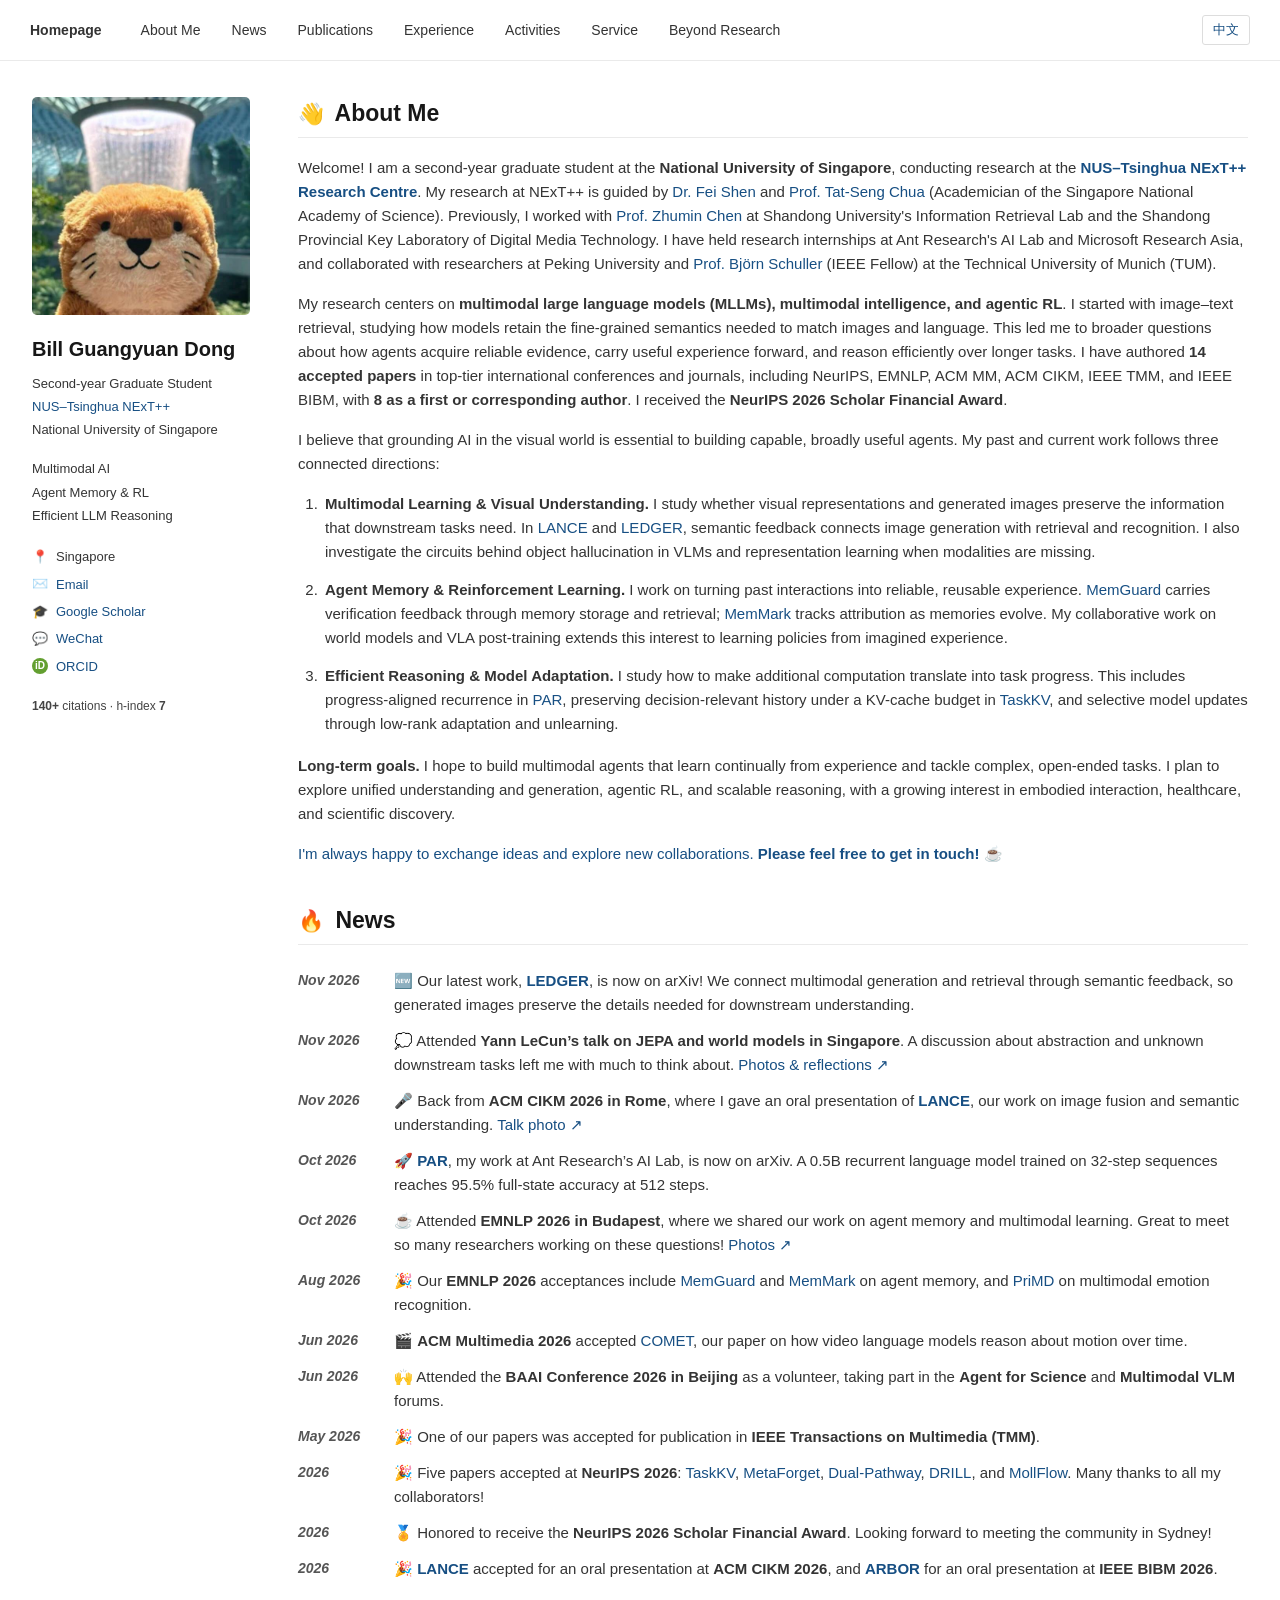
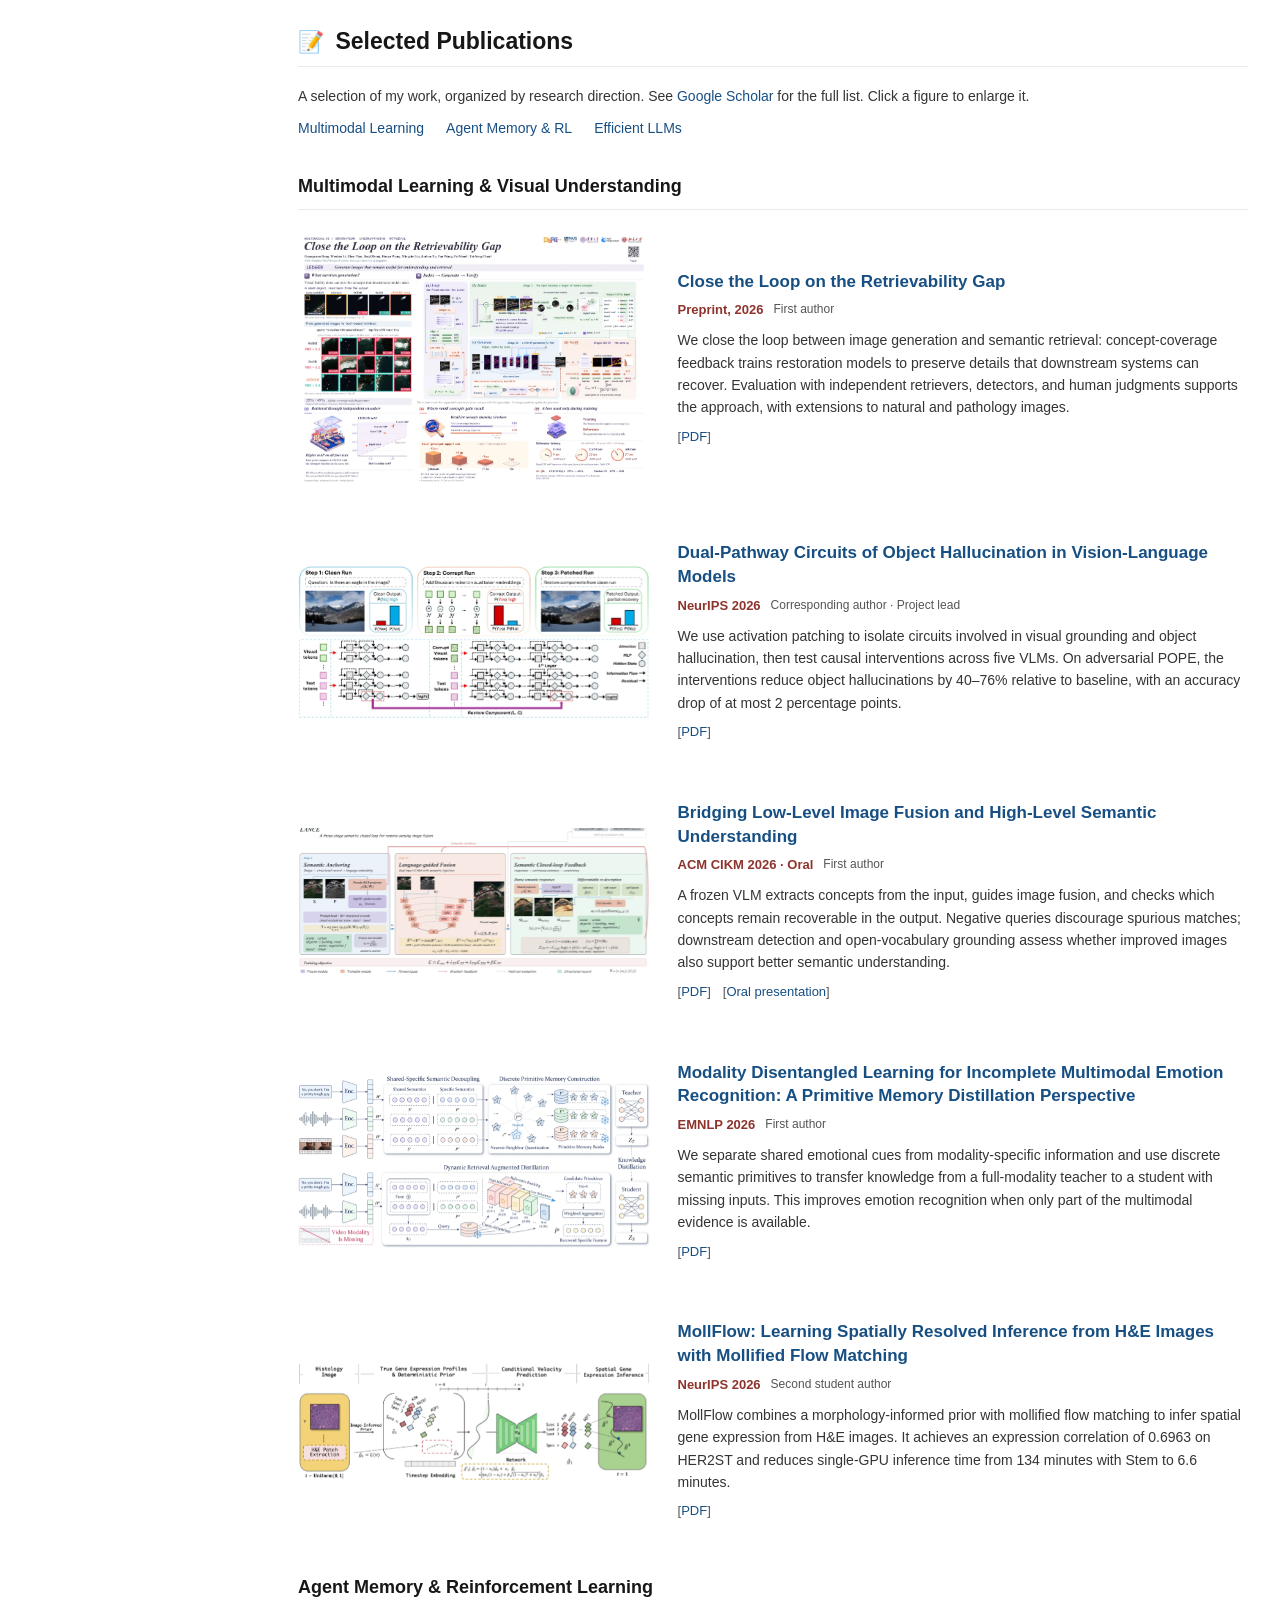
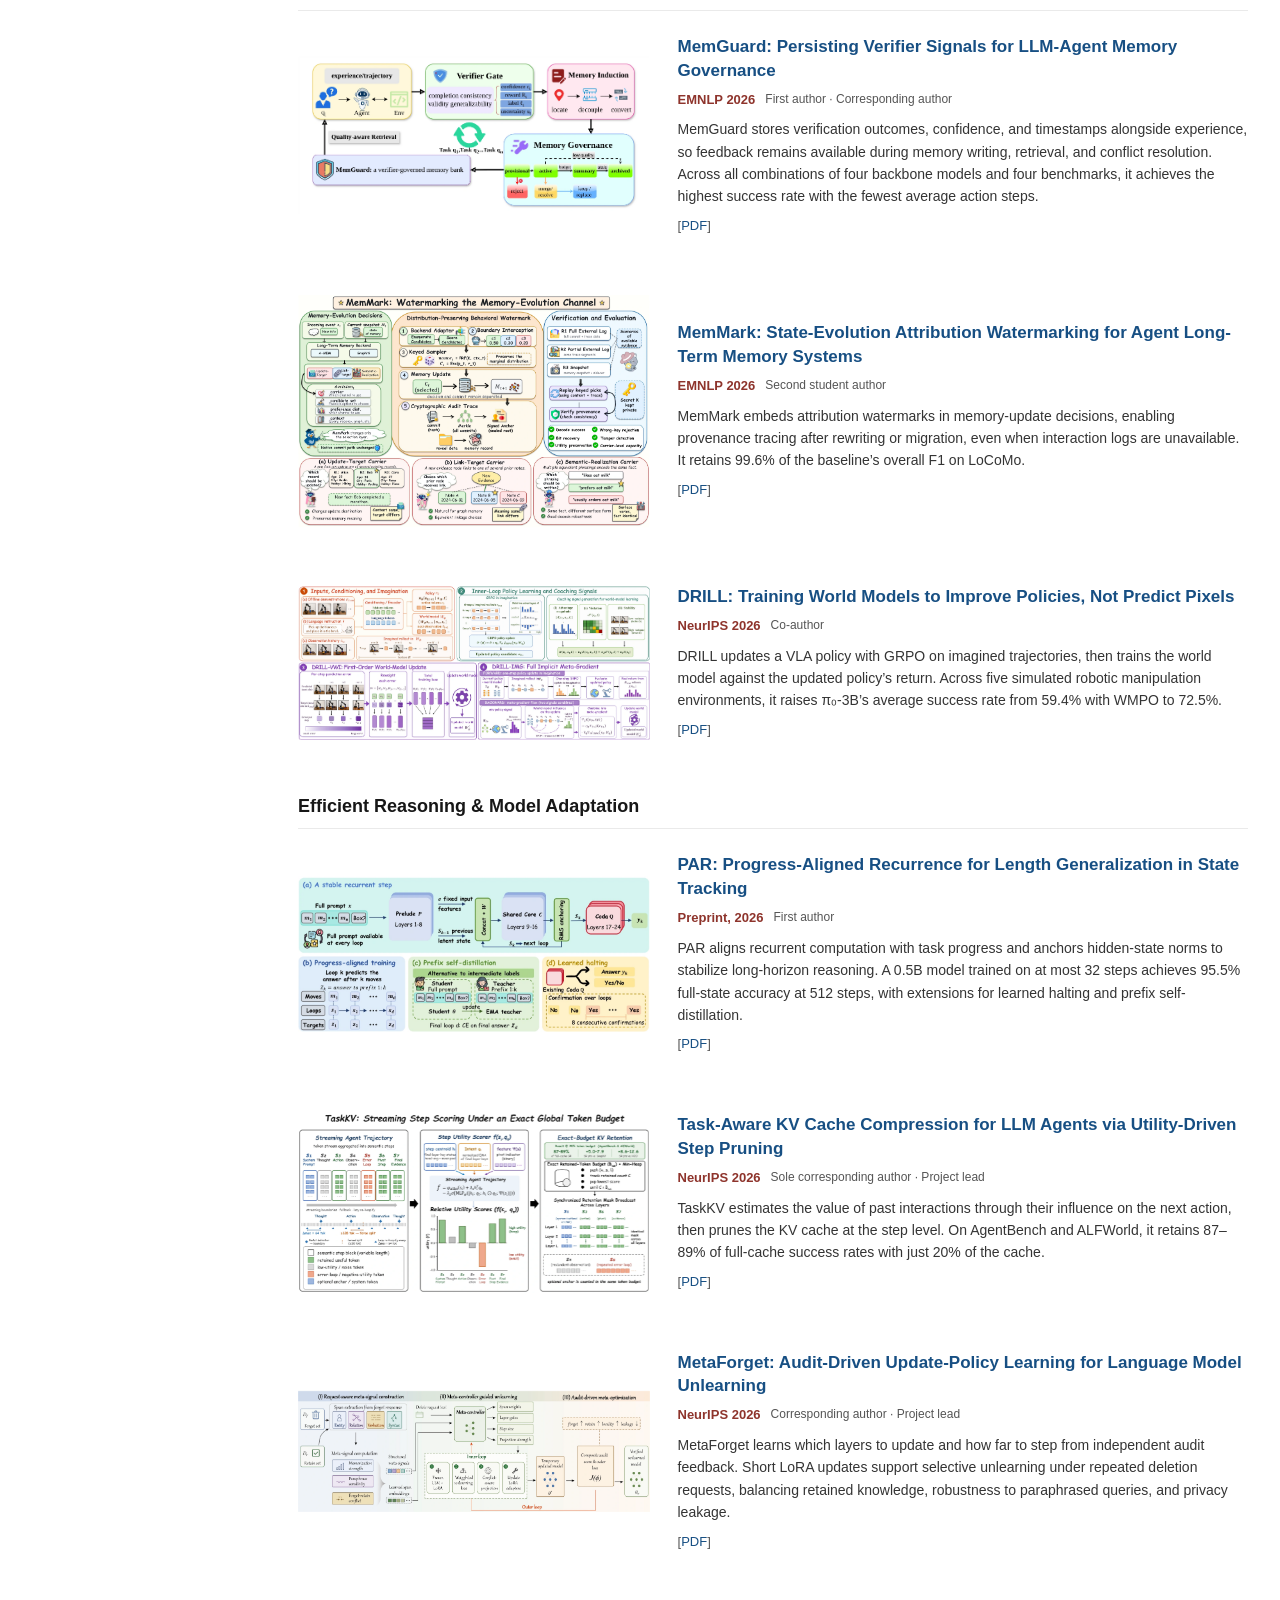
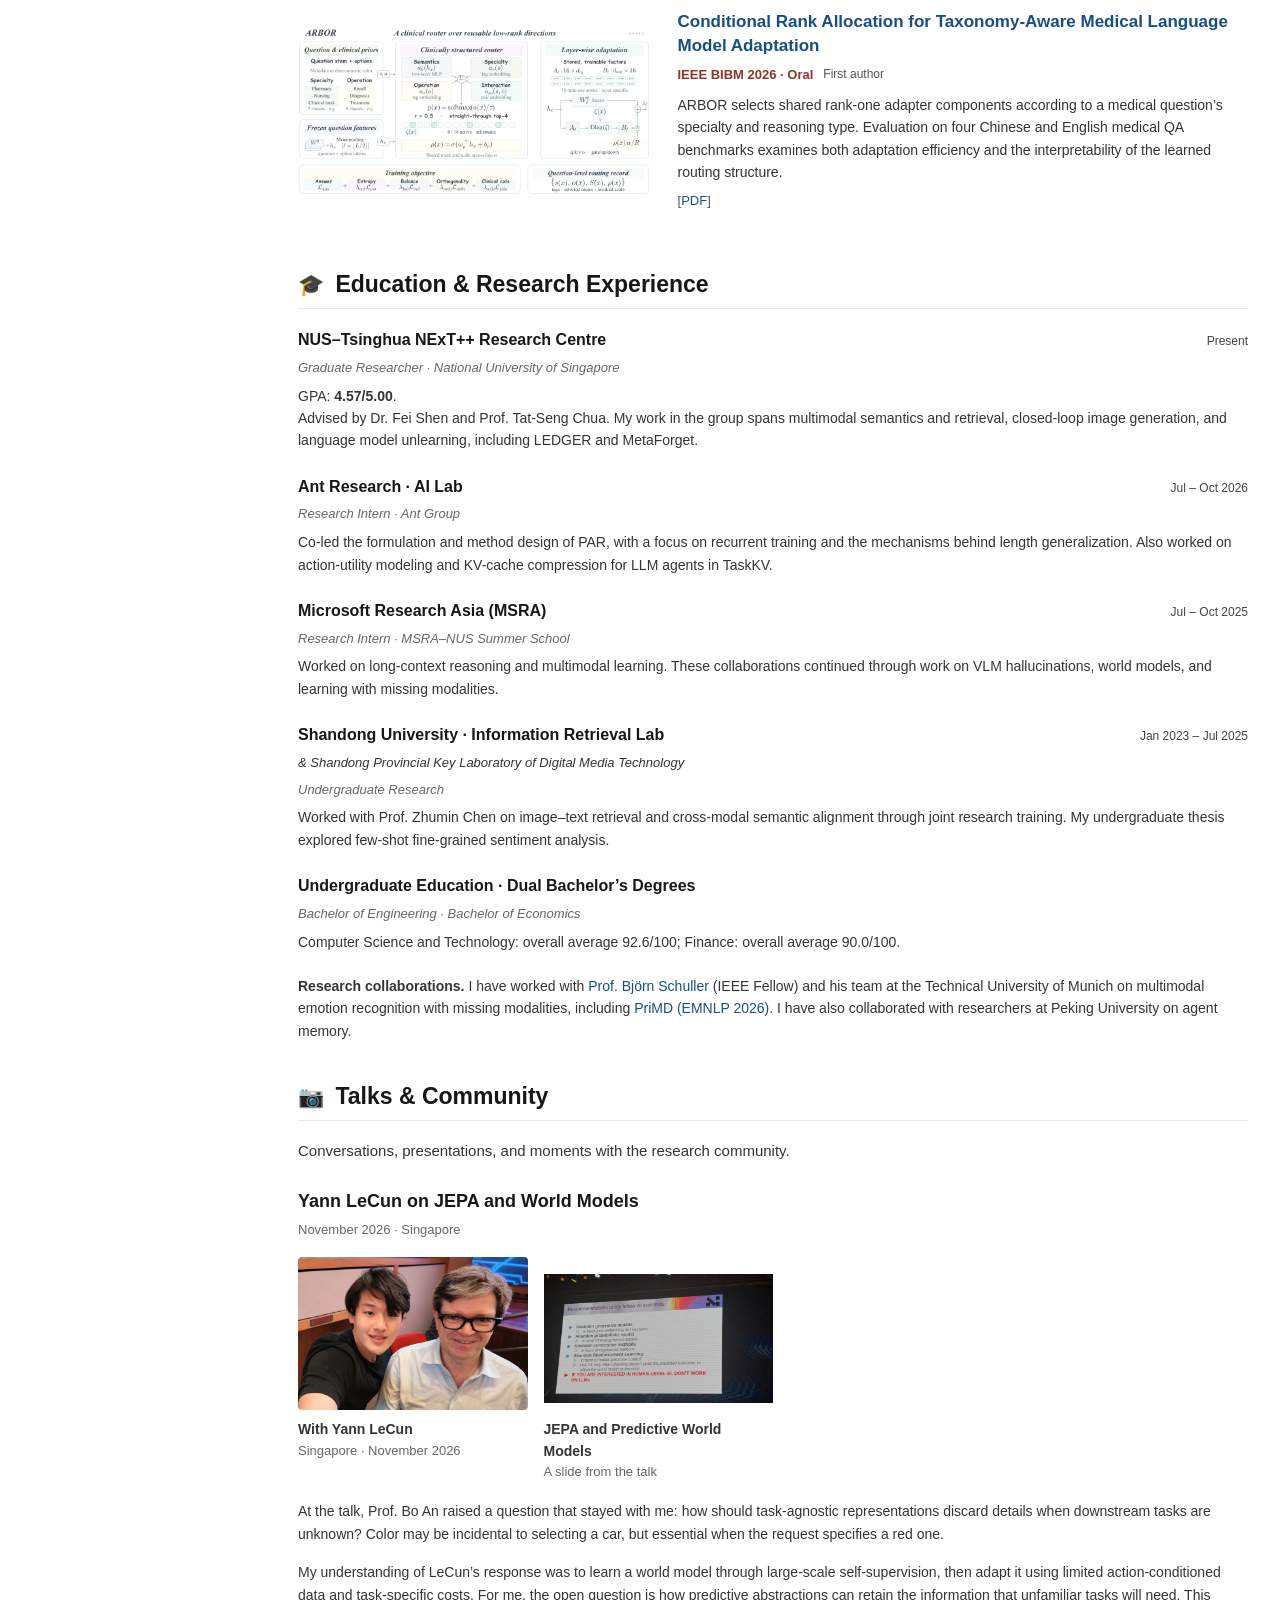
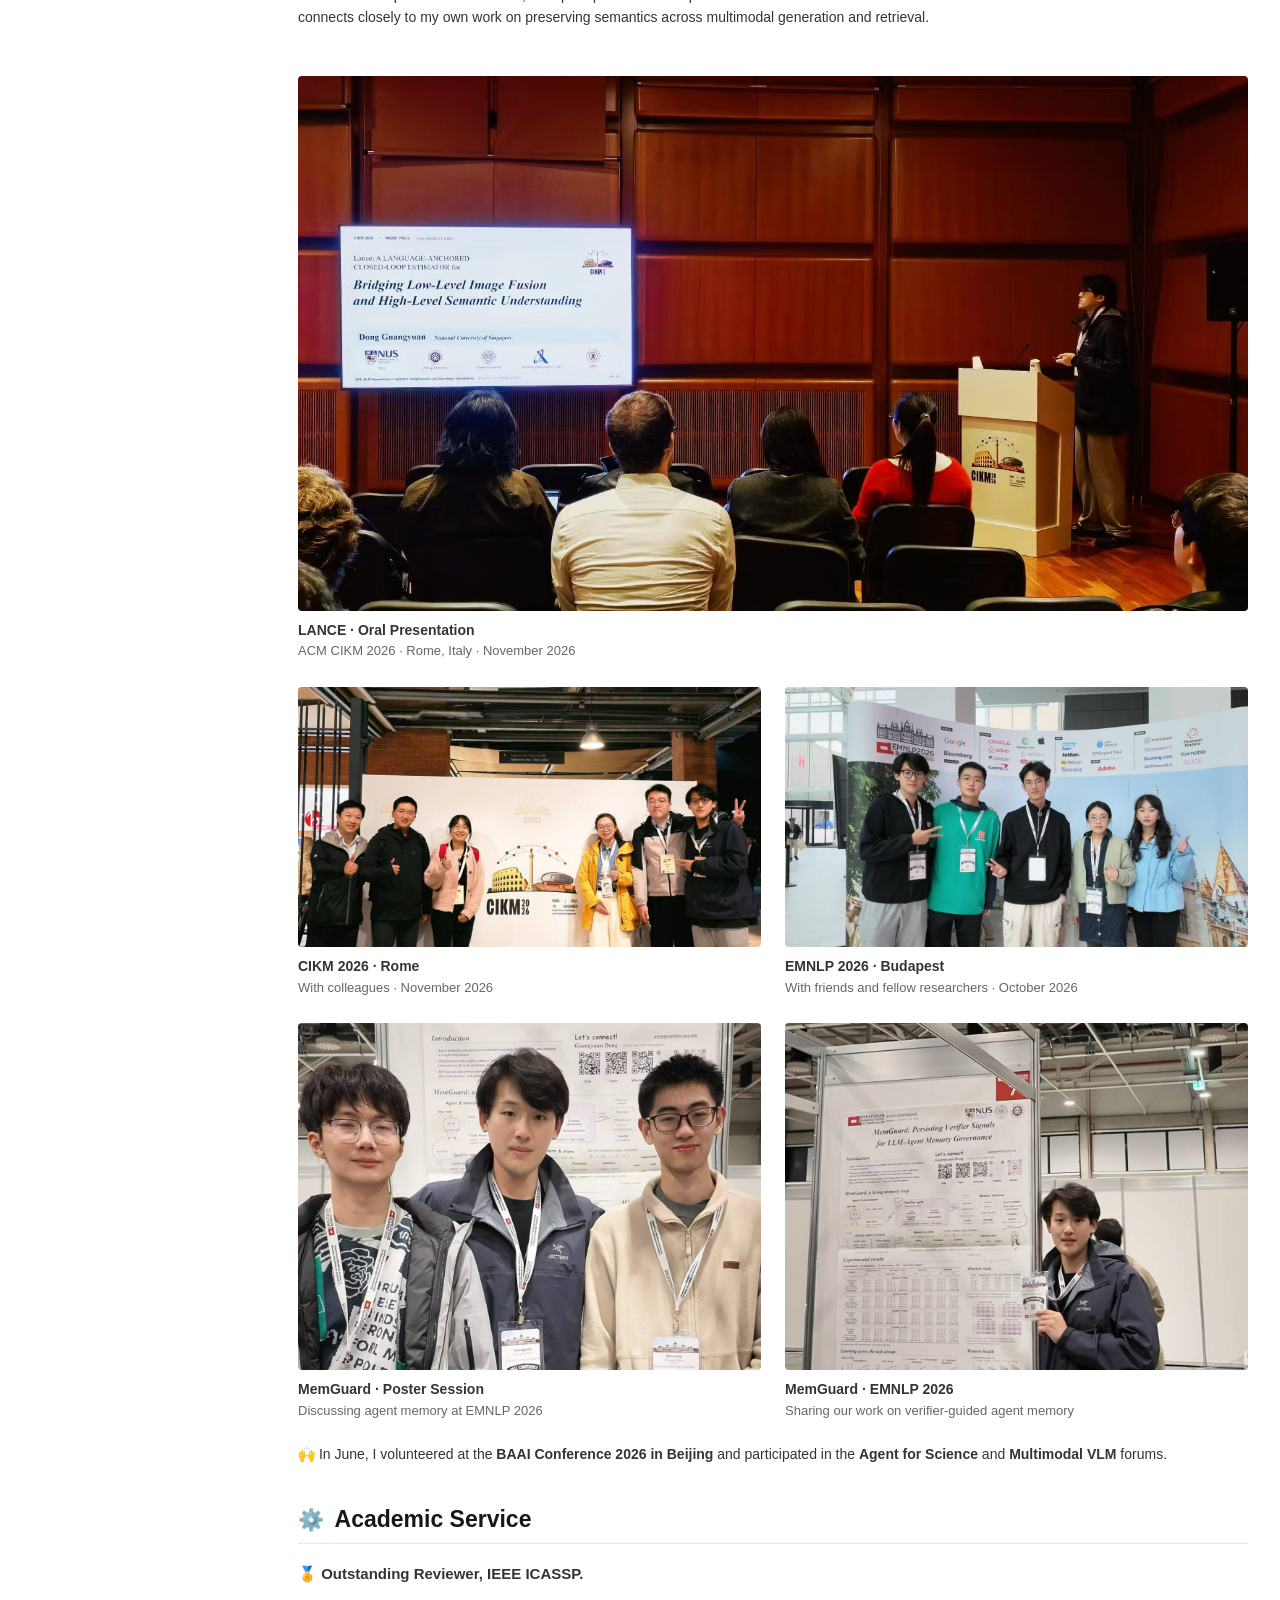
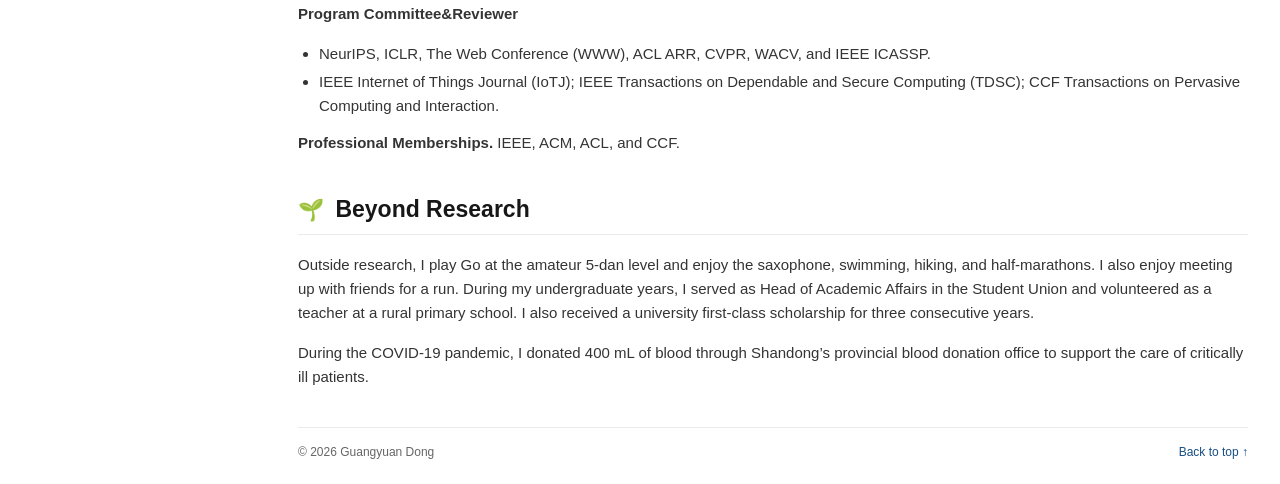
==== commit b6cd3a80: "Update bilingual program committee and reviewer labels" ====
--- a/index.html
+++ b/index.html
@@ -250,7 +250,7 @@
 <section id="service">
 <h2><span aria-hidden="true">⚙️</span> Academic Service</h2>
 <p>🏅 <strong>Outstanding Reviewer, IEEE ICASSP.</strong></p>
-<p><strong>Program Committee &amp; Reviewing</strong></p>
+<p><strong>Program Committee&amp;Reviewer</strong></p>
 <ul class="simple-list"><li>NeurIPS, ICLR, The Web Conference (WWW), ACL ARR, CVPR, WACV, and IEEE ICASSP.</li><li>IEEE Internet of Things Journal (IoTJ); IEEE Transactions on Dependable and Secure Computing (TDSC); CCF Transactions on Pervasive Computing and Interaction.</li></ul>
 <p><strong>Professional Memberships.</strong> IEEE, ACM, ACL, and CCF.</p>
 </section>
